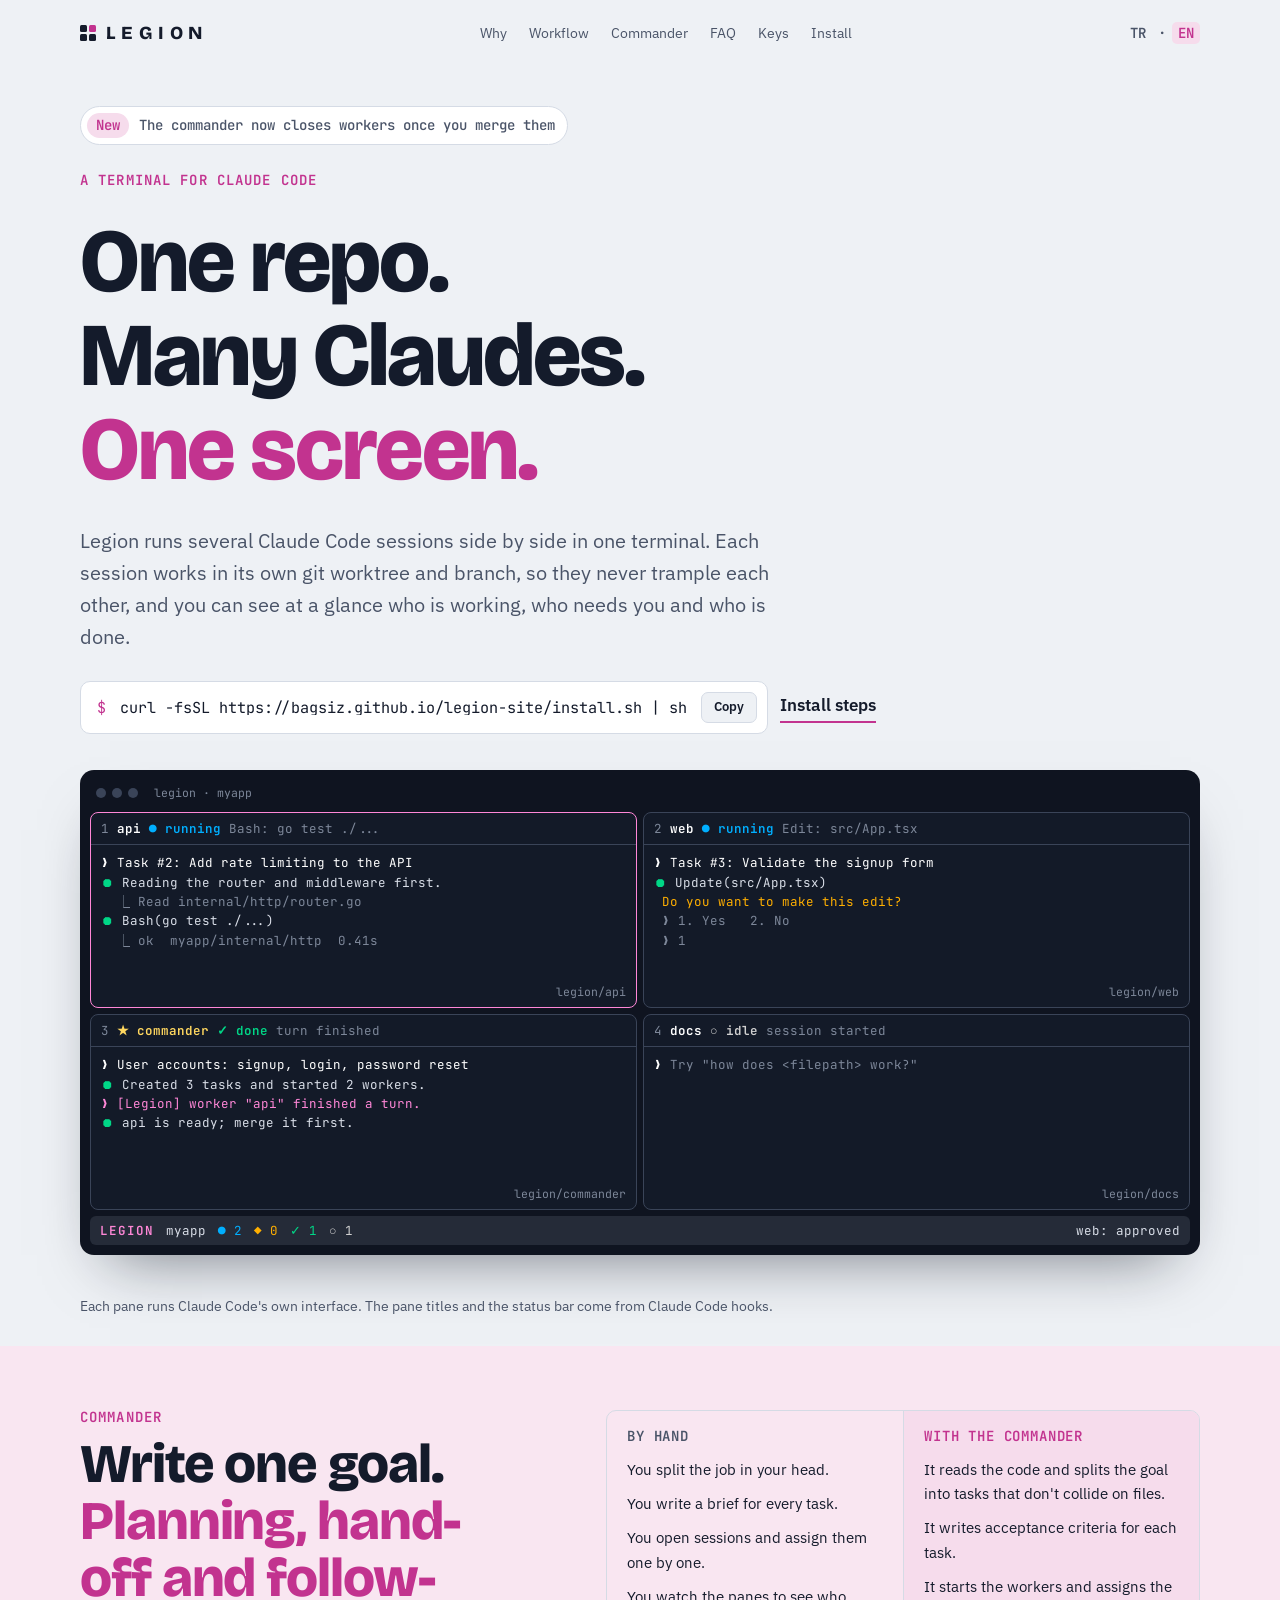
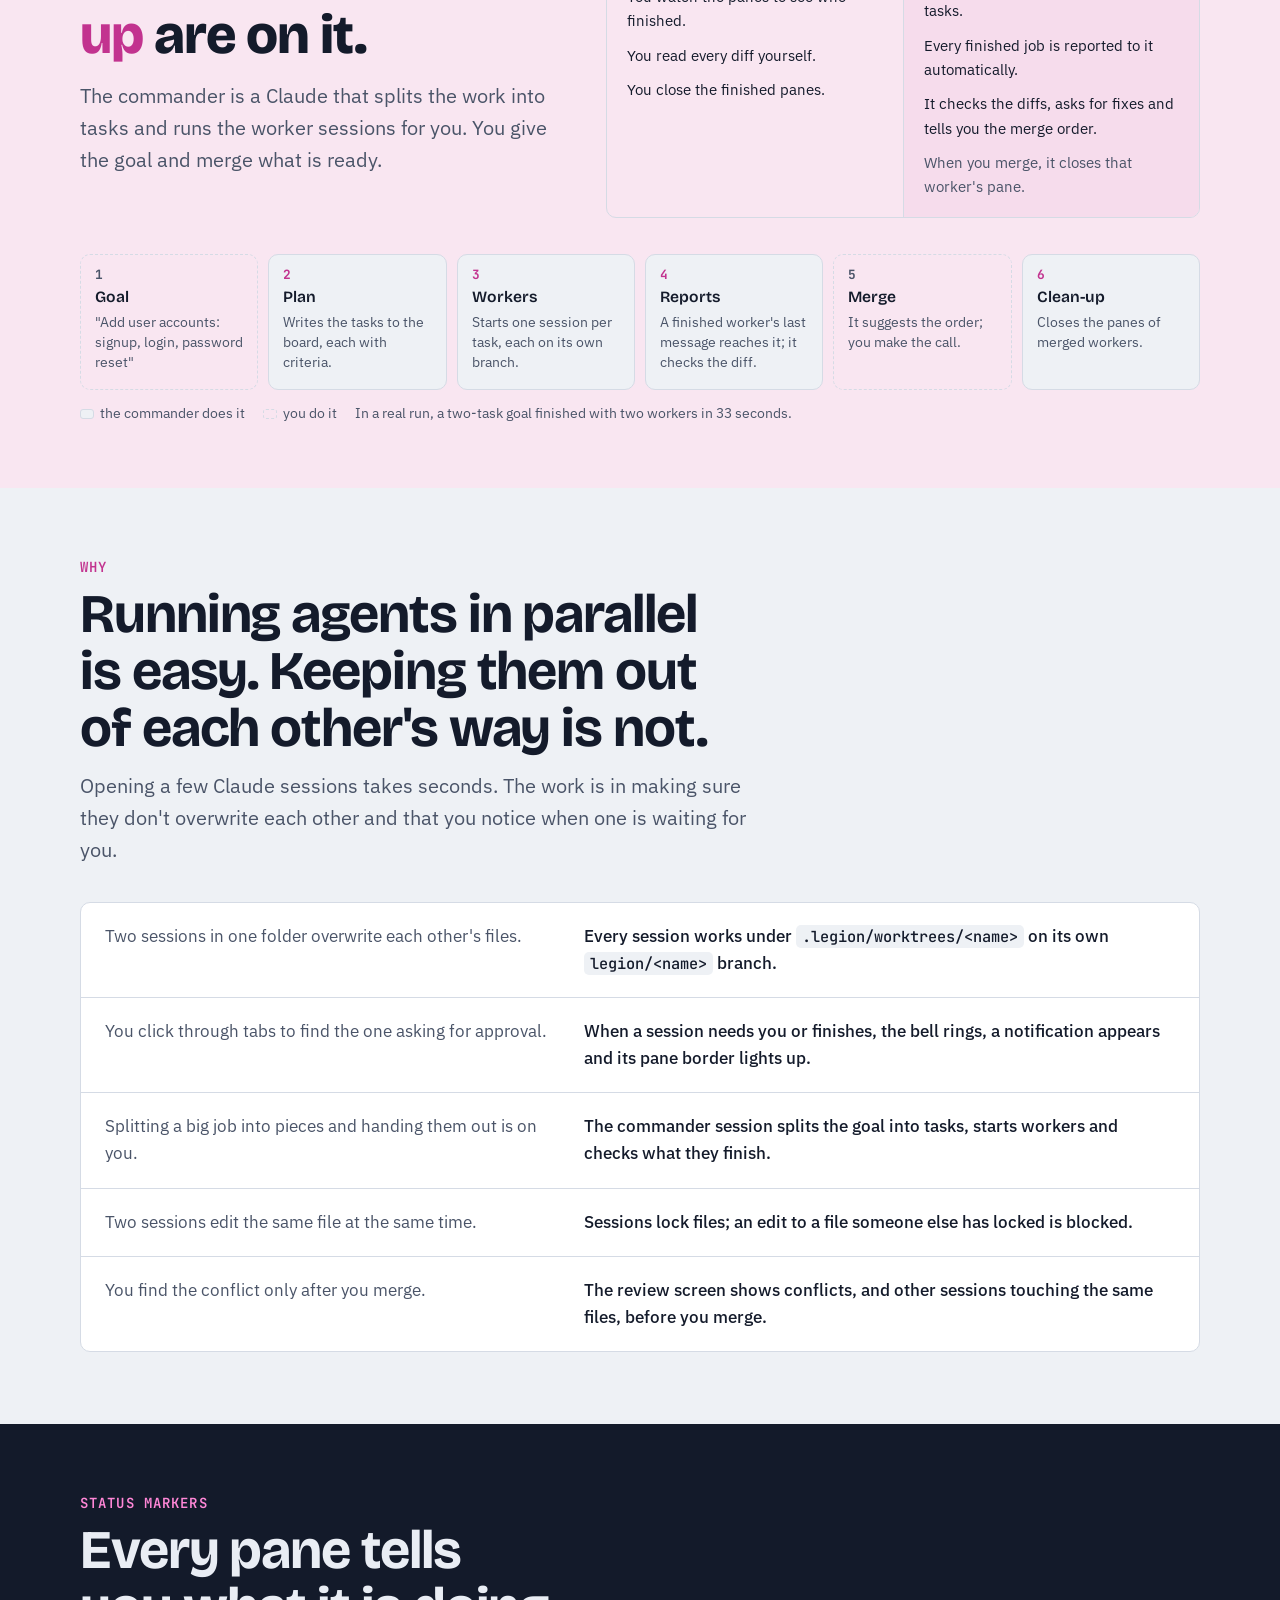
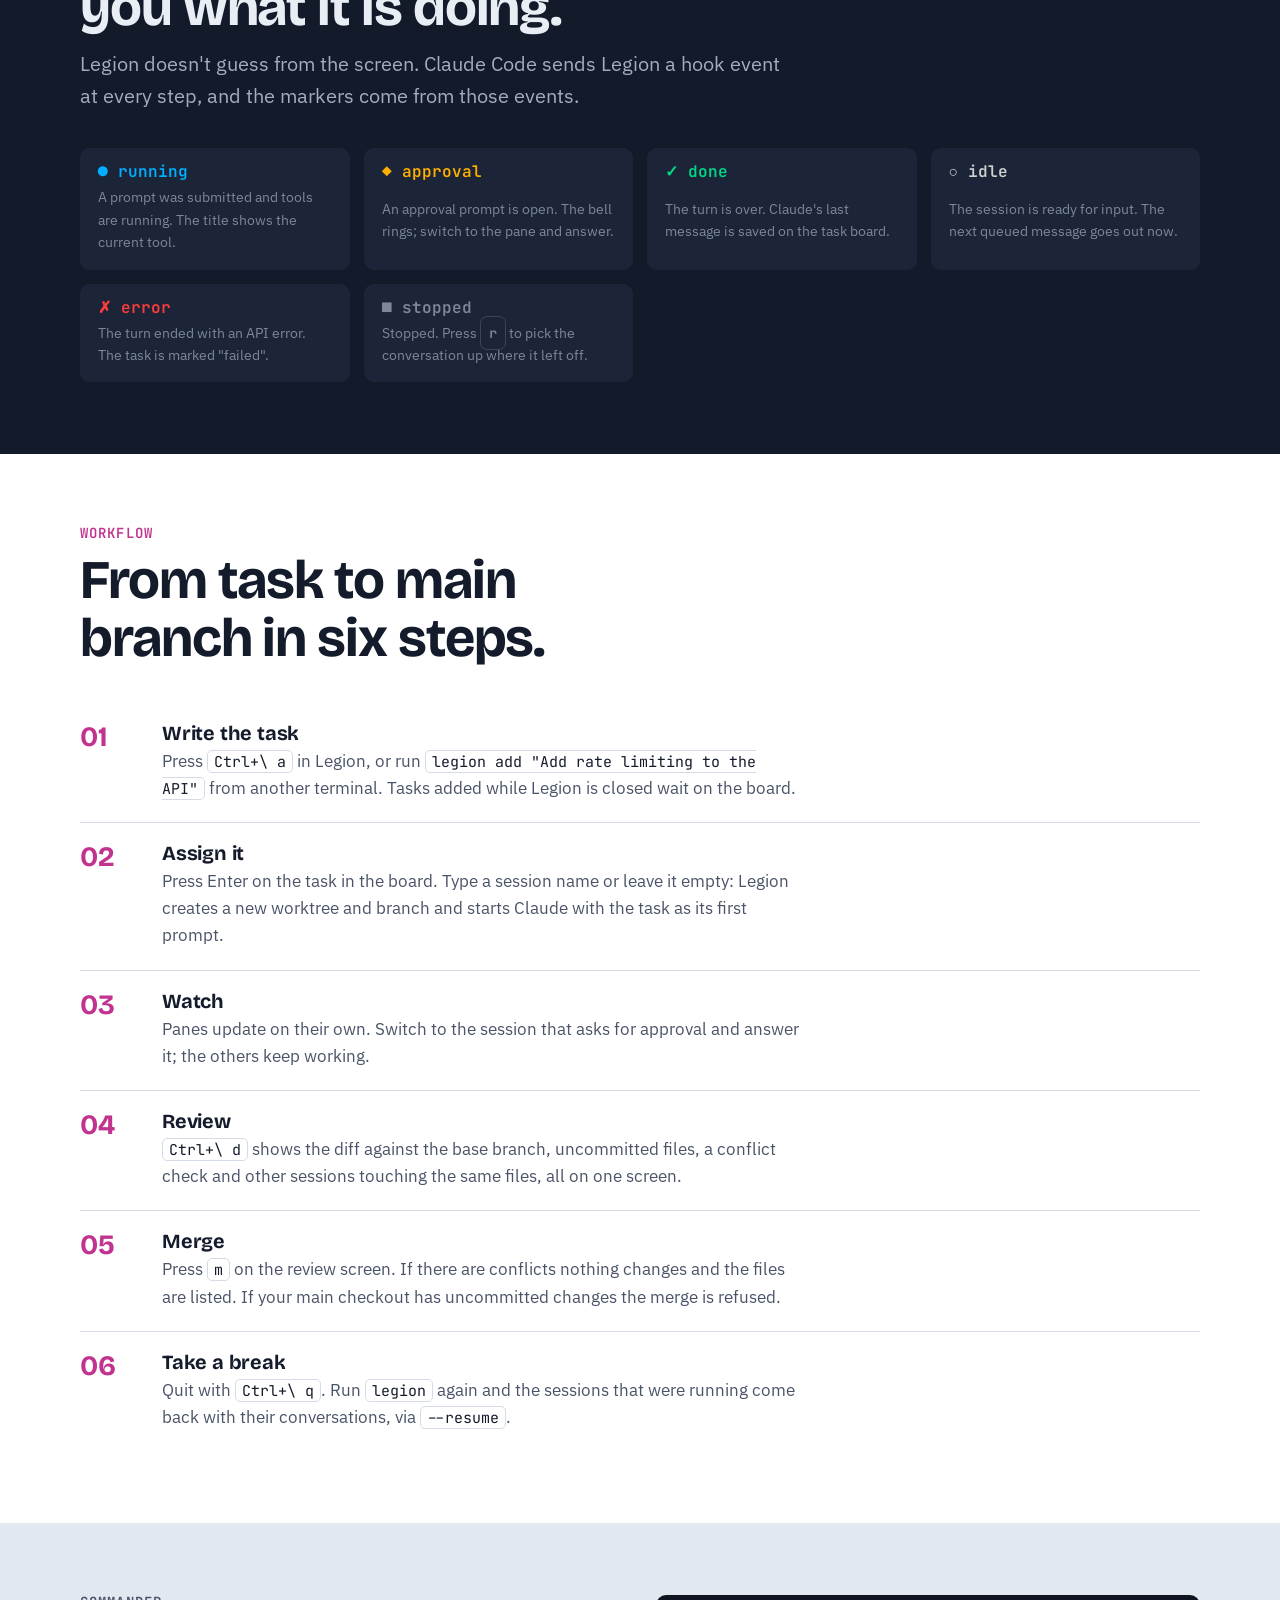
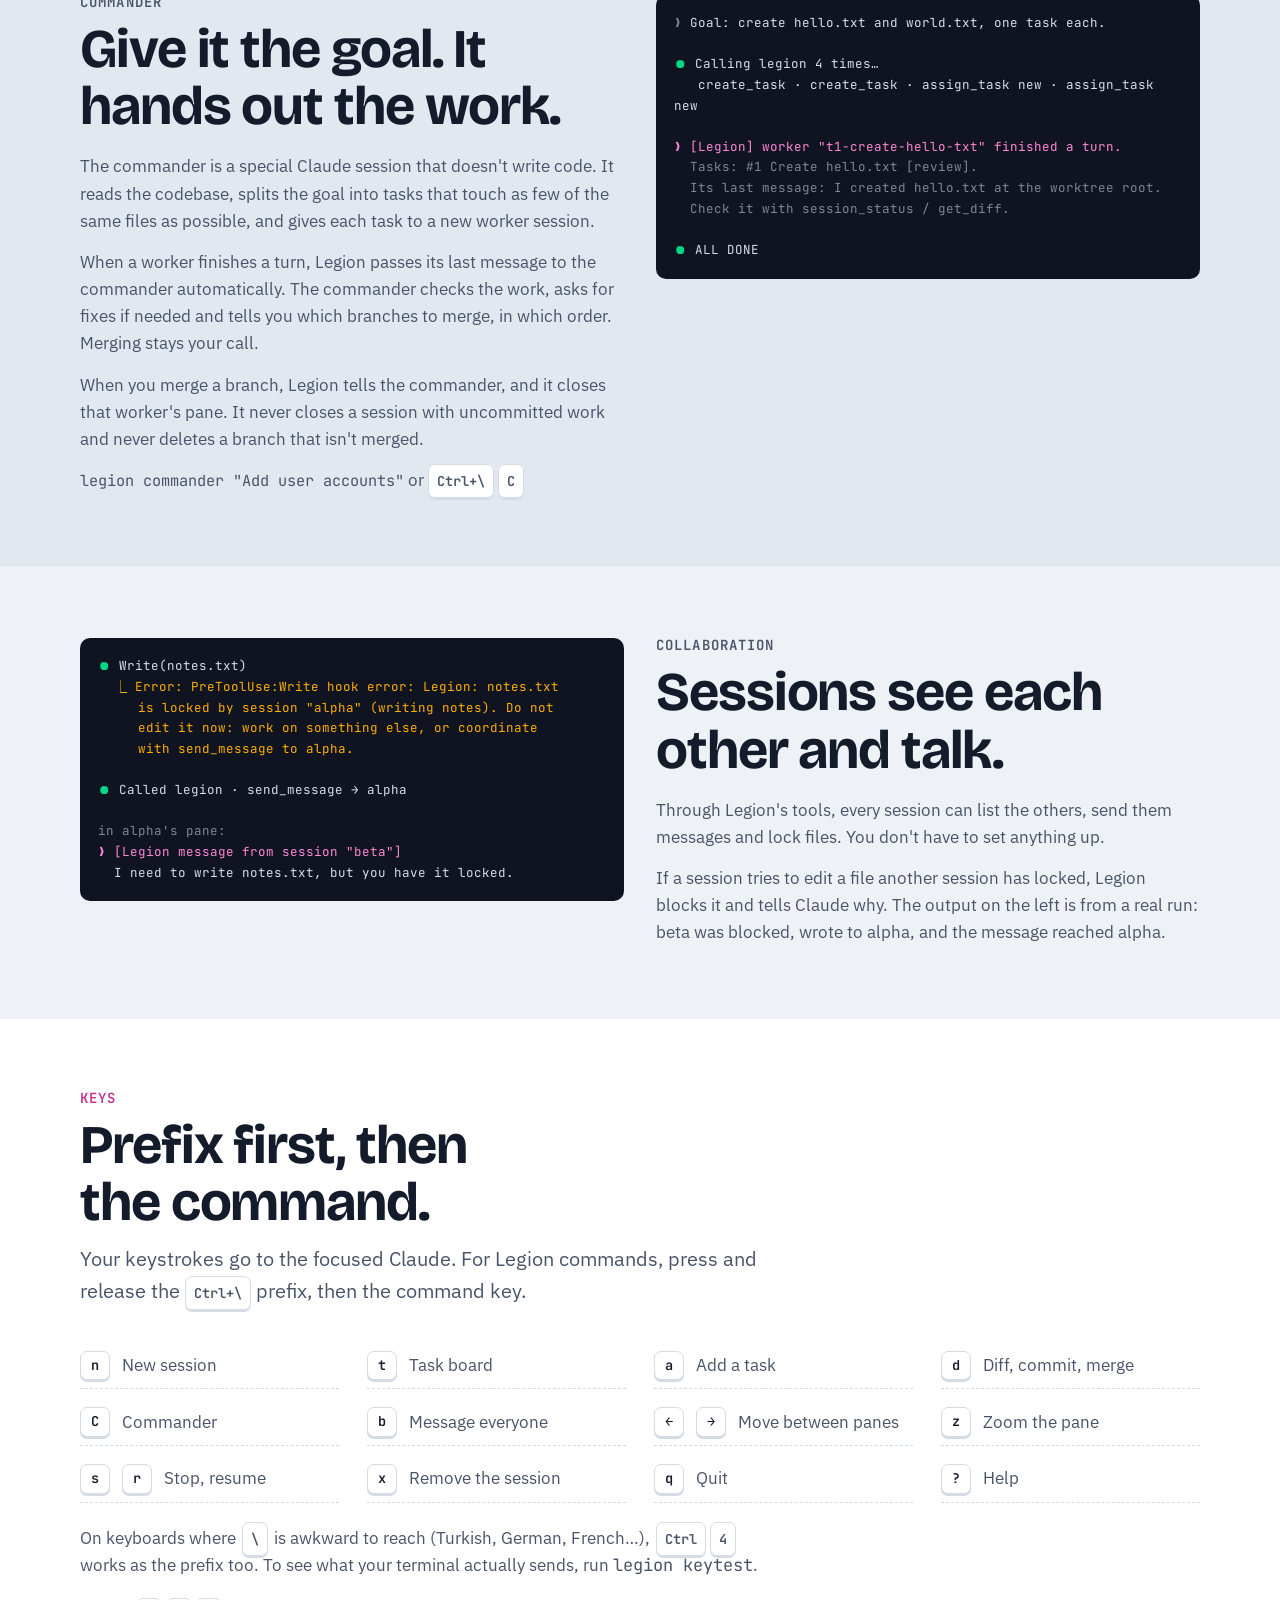
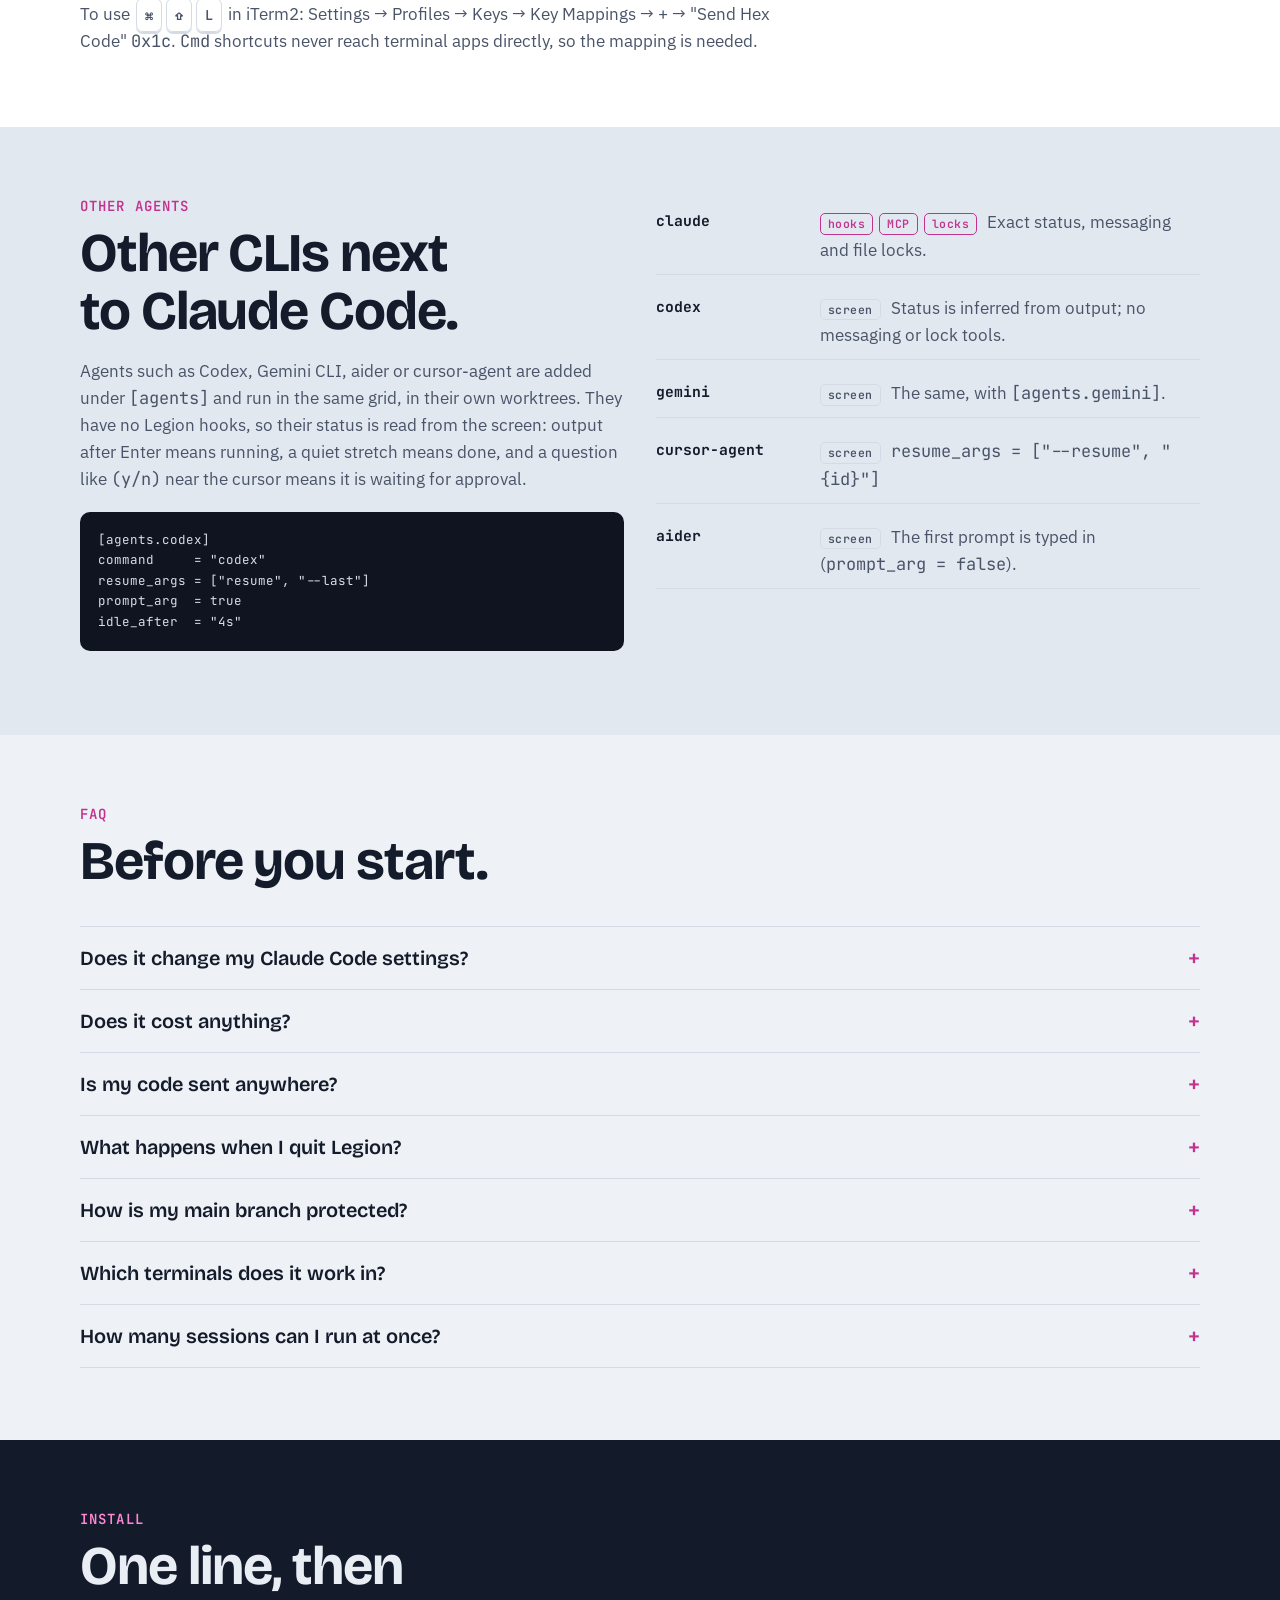
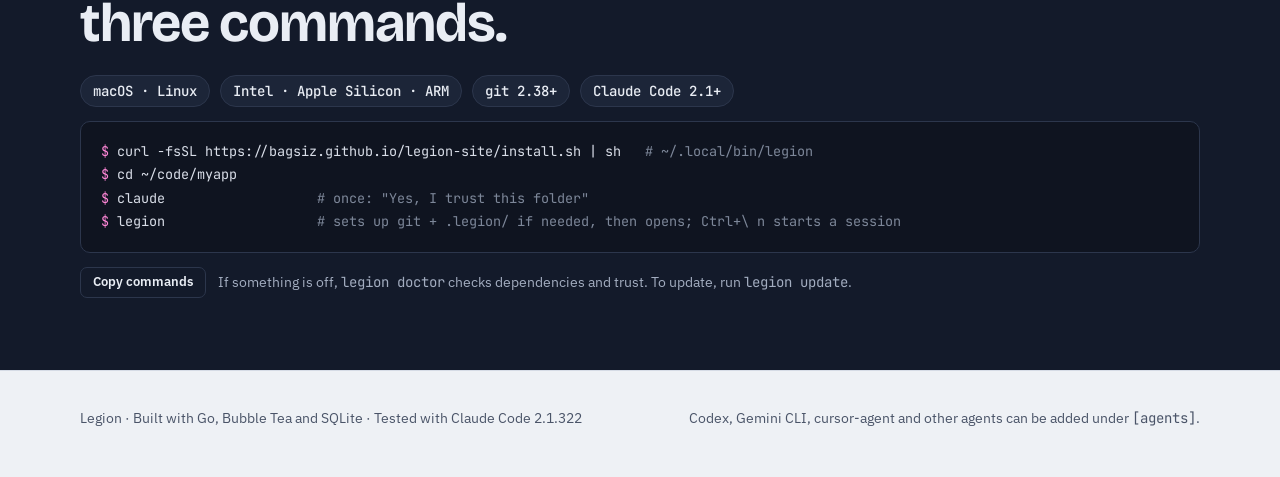
==== index.html @ 8b38f46f "Update site from Legion v0.1.9" ====
<!doctype html>
<html lang="en">
<head>
<meta charset="utf-8">
<meta name="viewport" content="width=device-width, initial-scale=1, viewport-fit=cover">
<link rel="canonical" href="https://bagsiz.github.io/legion-site/">
<link rel="icon" href="https://bagsiz.github.io/legion-site/assets/favicon.svg" type="image/svg+xml">
<link rel="icon" href="https://bagsiz.github.io/legion-site/assets/favicon-32.png" sizes="32x32" type="image/png">
<link rel="apple-touch-icon" href="https://bagsiz.github.io/legion-site/assets/apple-touch-icon.png">
<link rel="manifest" href="https://bagsiz.github.io/legion-site/site.webmanifest">
<meta name="theme-color" content="#eef1f5">
<meta property="og:type" content="website">
<meta property="og:site_name" content="Legion">
<meta property="og:title" content="Legion">
<meta property="og:description" content="Legion runs several Claude Code sessions side by side in one terminal, each in its own git worktree and branch.">
<meta property="og:url" content="https://bagsiz.github.io/legion-site/">
<meta property="og:locale" content="en_US">
<meta property="og:image" content="https://bagsiz.github.io/legion-site/assets/og-en.png">
<meta property="og:image:width" content="1200">
<meta property="og:image:height" content="630">
<meta name="twitter:card" content="summary_large_image">
<meta name="twitter:title" content="Legion">
<meta name="twitter:description" content="Legion runs several Claude Code sessions side by side in one terminal, each in its own git worktree and branch.">
<meta name="twitter:image" content="https://bagsiz.github.io/legion-site/assets/og-en.png">
<link rel="alternate" hreflang="en" href="https://bagsiz.github.io/legion-site/">
<link rel="alternate" hreflang="tr" href="https://bagsiz.github.io/legion-site/tr/">
<link rel="alternate" hreflang="x-default" href="https://bagsiz.github.io/legion-site/">
<style>:root{padding-top:env(safe-area-inset-top,0px);padding-bottom:env(safe-area-inset-bottom,0px)}body{margin:0}img{max-width:100%}[hidden]{display:none!important}</style>
</head>
<body>
<title>Legion</title>
<meta name="claude:viewport-fit-sides" content="cover">
<meta name="description" content="Legion runs several Claude Code sessions side by side in one terminal, each in its own git worktree and branch.">
<link rel="preconnect" href="https://fonts.googleapis.com">
<link rel="preconnect" href="https://fonts.gstatic.com" crossorigin>
<link rel="stylesheet" href="https://fonts.googleapis.com/css2?family=Bricolage+Grotesque:opsz,wght@12..96,500;12..96,700;12..96,800&family=IBM+Plex+Sans:wght@400;500;600&family=JetBrains+Mono:wght@400;600&display=swap">
<style>
/* Layout: a steel-blue page around one live terminal — the product's own grid of panes is the hero; sections below read like a field manual (legend, drill sequence, key chart). */
:root {
  --bg: #eef1f5;
  --surface: #ffffff;
  --ink: #141b2b;
  --ink-2: #4a5468;
  --line: #d5dbe5;
  --accent: #c2338f;          /* Legion focus pink (xterm 212, deepened for light bg) */
  --accent-soft: #f6dcec;
  /* terminal: deliberately dark in both themes */
  --term-bg: #0f1420;
  --term-pane: #131a28;
  --term-ink: #d9dee8;
  --term-quiet: #7d8799;
  --term-line: #3a4458;
  --term-focus: #ff87d7;
  --st-run: #00afff;
  --st-appr: #ffaf00;
  --st-done: #00d787;
  --st-err: #ff3b3b;
  --st-idle: #d0d0d0;
  --bar: #252b38;
  --font-display: "Bricolage Grotesque", "Avenir Next", "Segoe UI", sans-serif;
  --font-body: "IBM Plex Sans", "Helvetica Neue", Arial, sans-serif;
  --font-mono: "JetBrains Mono", "SF Mono", Menlo, Consolas, monospace;
  --step--1: 0.875rem;
  --step-0: 1.0625rem;
  --step-1: 1.25rem;
  --step-2: 1.75rem;
  --step-3: clamp(2.1rem, 4.4vw, 3.4rem);
  --step-4: clamp(2.6rem, 7vw, 5.6rem);
  --radius: 10px;
  --band-steel: #e2e8f0;
  --band-accent: #f9e6f1;
  --band-ink: #131a2a;
  --band-ink-surface: #1c2538;
  --band-ink-fg: #e9edf4;
  --band-ink-fg2: #a3adc0;
  --band-ink-line: #2c364c;
}
@media (prefers-color-scheme: dark) {
  :root:not([data-theme="light"]) {
    --bg: #0b0e15; --surface: #121722; --ink: #e8ecf3; --ink-2: #9aa4b6; --line: #262e3d;
    --accent: #ff87d7; --accent-soft: #3a1d33; --term-bg: #080b11; --term-pane: #0d121c; --bar: #1b2130;
    --band-steel: #0f141e; --band-accent: #221520; --band-ink: #05070c; --band-ink-surface: #121826; --band-ink-fg: #e8ecf3; --band-ink-fg2: #9aa4b6; --band-ink-line: #222b3c;
    color-scheme: dark;
  }
}
:root[data-theme="dark"] {
  --bg: #0b0e15; --surface: #121722; --ink: #e8ecf3; --ink-2: #9aa4b6; --line: #262e3d;
  --accent: #ff87d7; --accent-soft: #3a1d33; --term-bg: #080b11; --term-pane: #0d121c; --bar: #1b2130;
    --band-steel: #0f141e; --band-accent: #221520; --band-ink: #05070c; --band-ink-surface: #121826; --band-ink-fg: #e8ecf3; --band-ink-fg2: #9aa4b6; --band-ink-line: #222b3c;
  color-scheme: dark;
}

* { box-sizing: border-box; }
body {
  background: var(--bg); color: var(--ink);
  font: 400 var(--step-0)/1.6 var(--font-body);
}
a { color: inherit; }
:focus-visible { outline: 2px solid var(--accent); outline-offset: 3px; border-radius: 4px; }
.wrap {
  max-width: 1168px; margin: 0 auto;
  padding-left: max(24px, env(safe-area-inset-left, 0px));
  padding-right: max(24px, env(safe-area-inset-right, 0px));
}
@media (max-width: 760px) { .wrap { padding-left: max(16px, env(safe-area-inset-left, 0px)); padding-right: max(16px, env(safe-area-inset-right, 0px)); } }
h1, h2, h3 { font-family: var(--font-display); line-height: 1.05; text-wrap: balance; margin: 0; letter-spacing: -0.02em; }
p { margin: 0; }
code, kbd, .mono { font-family: var(--font-mono); }
.eyebrow { font: 600 var(--step--1)/1 var(--font-mono); letter-spacing: 0.08em; text-transform: uppercase; color: var(--accent); }

/* nav */
nav { display: flex; align-items: center; justify-content: space-between; gap: 16px; padding-block: 22px; flex-wrap: wrap; }
.wordmark { font: 800 1.15rem/1 var(--font-display); letter-spacing: 0.32em; display: flex; align-items: center; gap: 10px; text-decoration: none; }
.wordmark span.glyph { display: inline-grid; grid-template-columns: repeat(2, 7px); gap: 2px; }
.wordmark span.glyph i { width: 7px; height: 7px; border-radius: 1.5px; background: var(--ink); }
.wordmark span.glyph i:nth-child(2) { background: var(--accent); }
nav ul { list-style: none; display: flex; gap: 22px; margin: 0; padding: 0; flex-wrap: wrap; font-size: var(--step--1); }
nav ul a { text-decoration: none; color: var(--ink-2); }
nav ul a:hover { color: var(--ink); }

/* hero */
.hero { padding-block: 40px 28px; display: grid; grid-template-columns: minmax(0, 1fr); gap: 28px; }
.hero h1 { font-size: var(--step-4); font-weight: 800; max-width: 14ch; }
.hero h1 em { font-style: normal; color: var(--accent); }
.hero .lede { font-size: var(--step-1); color: var(--ink-2); max-width: 60ch; }
.cta-row { display: flex; flex-wrap: wrap; gap: 12px; align-items: center; min-width: 0; }
.cmd {
  display: inline-flex; align-items: center; gap: 14px; background: var(--surface); border: 1px solid var(--line);
  border-radius: var(--radius); padding: 10px 10px 10px 16px; font: 400 0.95rem/1 var(--font-mono); max-width: 100%;
}
.cmd .prompt { color: var(--accent); flex: none; }
.cmd button { flex: none; }
.cmd code { white-space: nowrap; overflow-x: auto; min-width: 0; flex: 1 1 auto; scrollbar-width: thin; }
button.copy {
  font: 600 0.8rem/1 var(--font-body); border: 1px solid var(--line); background: var(--bg); color: var(--ink);
  border-radius: 7px; padding: 8px 12px; cursor: pointer;
}
button.copy:hover { border-color: var(--ink-2); }
.btn-link { font-weight: 600; text-decoration: none; border-bottom: 2px solid var(--accent); padding-bottom: 2px; }

/* terminal mock */
.term {
  margin-top: 8px; background: var(--term-bg); border-radius: 14px; padding: 10px; color: var(--term-ink);
  font: 400 12.5px/1.55 var(--font-mono); box-shadow: 0 30px 60px -30px rgba(10, 16, 30, 0.55);
}
.term-chrome { display: flex; gap: 6px; padding: 4px 6px 10px; align-items: center; }
.term-chrome i { width: 10px; height: 10px; border-radius: 50%; background: var(--term-line); }
.term-chrome span { margin-left: 10px; color: var(--term-quiet); font-size: 11.5px; }
.grid { display: grid; grid-template-columns: 1fr 1fr; gap: 6px; }
.pane { border: 1px solid var(--term-line); border-radius: 8px; background: var(--term-pane); min-width: 0; display: flex; flex-direction: column; min-height: 196px; transition: border-color .3s; }
.pane.focus { border-color: var(--term-focus); }
.pane.attn { border-color: var(--st-appr); }
.pane-head { display: flex; gap: 8px; align-items: baseline; padding: 6px 10px; border-bottom: 1px solid var(--term-line); flex-wrap: wrap; }
.pane-head .n { color: var(--term-quiet); }
.pane-head .name { font-weight: 600; color: #fff; }
.pane-head .name.star { color: #ffd75f; }
.pane-head .badge { font-weight: 600; transition: color .3s; }
.pane-head .act { color: var(--term-quiet); overflow: hidden; text-overflow: ellipsis; white-space: nowrap; min-width: 0; flex: 1 1 120px; }
.pane-body { padding: 8px 10px; flex: 1; white-space: pre-wrap; overflow-wrap: anywhere; }
.pane-foot { padding: 2px 10px 6px; color: var(--term-quiet); text-align: right; font-size: 11.5px; }
.l-prompt { color: #fff; }
.l-tool { color: var(--st-done); }
.l-q { color: var(--term-quiet); }
.l-warn { color: var(--st-appr); }
.l-msg { color: var(--term-focus); }
.status-bar { margin-top: 6px; background: var(--bar); border-radius: 6px; padding: 5px 10px; display: flex; gap: 12px; flex-wrap: wrap; align-items: center; }
.status-bar .lg { color: var(--term-focus); font-weight: 600; letter-spacing: .08em; }
.status-bar .info { margin-left: auto; color: var(--term-ink); }
.s-run { color: var(--st-run); } .s-appr { color: var(--st-appr); } .s-done { color: var(--st-done); } .s-idle { color: var(--st-idle); } .s-err { color: var(--st-err); }
.caption { margin-top: 12px; font-size: var(--step--1); color: var(--ink-2); }

/* sections */
section { padding-block: 72px; border-top: 1px solid var(--line); }
section > .wrap > header { display: grid; gap: 12px; margin-bottom: 36px; max-width: 70ch; }
section h2 { font-size: var(--step-3); font-weight: 700; }
section header p { color: var(--ink-2); font-size: var(--step-1); }

.problems { display: grid; gap: 0; border: 1px solid var(--line); border-radius: var(--radius); background: var(--surface); overflow: hidden; }
.problem { display: grid; grid-template-columns: minmax(0, 1fr) minmax(0, 1.3fr); gap: 24px; padding: 20px 24px; border-top: 1px solid var(--line); }
.problem:first-child { border-top: 0; }
.problem .was { color: var(--ink-2); }
.problem .is { font-weight: 500; }
.problem .is code { font-size: 0.9em; background: var(--bg); padding: 1px 6px; border-radius: 5px; }

.legend { display: grid; grid-template-columns: repeat(auto-fit, minmax(220px, 1fr)); gap: 14px; }
.legend-item { background: var(--term-bg); color: var(--term-ink); border-radius: var(--radius); padding: 16px 18px; display: grid; gap: 6px; }
.legend-item .glyph { font: 600 1rem/1 var(--font-mono); }
.legend-item p { color: var(--term-quiet); font-size: var(--step--1); }

.steps { list-style: none; margin: 0; padding: 0; display: grid; gap: 0; counter-reset: s; }
.steps li { counter-increment: s; display: grid; grid-template-columns: 64px minmax(0, 1fr); gap: 18px; padding-block: 20px; border-top: 1px solid var(--line); }
.steps li:first-child { border-top: 0; }
.steps li::before { content: counter(s, decimal-leading-zero); font: 700 var(--step-2)/1 var(--font-display); color: var(--accent); }
.steps h3 { font-size: var(--step-1); margin-bottom: 4px; letter-spacing: -0.01em; }
.steps p { color: var(--ink-2); max-width: 64ch; }
.steps code { color: var(--ink); background: var(--surface); border: 1px solid var(--line); padding: 1px 6px; border-radius: 5px; font-size: 0.88em; }

.split { display: grid; grid-template-columns: minmax(0, 1fr) minmax(0, 1fr); gap: 32px; align-items: start; }
.split p + p { margin-top: 14px; }
.split .copy-text p { color: var(--ink-2); }
.log { background: var(--term-bg); color: var(--term-ink); border-radius: var(--radius); padding: 18px; font: 400 12.5px/1.65 var(--font-mono); white-space: pre-wrap; overflow-wrap: anywhere; min-width: 0; }
.log .who { color: var(--term-quiet); }

.keys { display: grid; grid-template-columns: repeat(auto-fit, minmax(240px, 1fr)); gap: 10px 28px; }
.key { display: flex; align-items: center; gap: 12px; padding-block: 8px; border-bottom: 1px dashed var(--line); }
kbd {
  font: 600 0.85rem/1 var(--font-mono); min-width: 30px; text-align: center; padding: 7px 8px; border-radius: 7px;
  background: var(--surface); border: 1px solid var(--line); box-shadow: 0 2px 0 var(--line);
}
.key span { color: var(--ink-2); }
.prefix-note { margin-top: 22px; color: var(--ink-2); max-width: 70ch; }
.prefix-note kbd { margin-inline: 2px; }

.install { display: grid; grid-template-columns: minmax(0, 1fr); gap: 14px; }
.install pre {
  margin: 0; background: var(--term-bg); color: var(--term-ink); border-radius: var(--radius); padding: 18px 20px;
  font: 400 13.5px/1.75 var(--font-mono); overflow-x: auto;
}
.install pre .c { color: var(--term-quiet); }
.install pre .p { color: var(--term-focus); }
.req { display: flex; flex-wrap: wrap; gap: 10px; }
.req span { font: 500 var(--step--1)/1 var(--font-mono); border: 1px solid var(--line); border-radius: 999px; padding: 8px 12px; background: var(--surface); }

.lang { display: inline-flex; gap: 6px; align-items: center; font: 600 var(--step--1)/1 var(--font-mono); color: var(--ink-2); }
.lang a { text-decoration: none; padding: 4px 6px; border-radius: 5px; }
.lang a[aria-current] { color: var(--accent); background: var(--accent-soft); }
.lang a:not([aria-current]):hover { color: var(--ink); }


/* full-width colour bands between sections; the gutter lives on .wrap */
section { background: var(--sec-bg, var(--bg)); border-top: 0; }
.band-white { --sec-bg: var(--surface); }
.band-steel { --sec-bg: var(--band-steel); }
.band-accent { --sec-bg: var(--band-accent); }
.band-ink {
  --sec-bg: var(--band-ink); --bg: var(--band-ink); --surface: var(--band-ink-surface);
  --ink: var(--band-ink-fg); --ink-2: var(--band-ink-fg2); --line: var(--band-ink-line);
  --accent: #ff87d7; --accent-soft: #3a1d33;
  color: var(--ink);
}
.band-ink .legend-item { background: var(--band-ink-surface); }
.band-ink .install pre, .band-ink pre { border: 1px solid var(--band-ink-line); }
.band-white .problems { background: var(--bg); }

/* commander band */
.cband { padding-block: 64px; }
.cband-grid { display: grid; grid-template-columns: minmax(0, 0.9fr) minmax(0, 1.1fr); gap: 40px; align-items: start; }
.cband h2 { font-size: var(--step-3); font-weight: 800; margin-block: 12px 16px; }
.cband h2 em { font-style: normal; color: var(--accent); }
.cband .lead { color: var(--ink-2); font-size: var(--step-1); max-width: 46ch; }
.compare { display: grid; grid-template-columns: minmax(0, 1fr) minmax(0, 1fr); border: 1px solid var(--line); border-radius: var(--radius); overflow: hidden; }
.compare > div { padding: 18px 20px; display: grid; gap: 10px; align-content: start; }
.compare > div + div { border-left: 1px solid var(--line); background: var(--accent-soft); }
.compare h3 { font: 600 var(--step--1)/1 var(--font-mono); letter-spacing: .06em; text-transform: uppercase; color: var(--ink-2); margin-bottom: 4px; }
.compare > div + div h3 { color: var(--accent); }
.compare p { font-size: 0.95rem; }
.compare .you { color: var(--ink-2); }
.flow { list-style: none; margin: 36px 0 0; padding: 0; display: grid; grid-template-columns: repeat(6, minmax(0, 1fr)); gap: 10px; counter-reset: f; }
.flow li { counter-increment: f; border: 1px solid var(--line); border-radius: var(--radius); padding: 14px 14px 16px; display: grid; gap: 6px; align-content: start; position: relative; background: var(--bg); }
.flow li::before { content: counter(f); font: 700 0.8rem/1 var(--font-mono); color: var(--accent); }
.flow li.me { border-style: dashed; background: transparent; }
.flow li.me::before { color: var(--ink-2); }
.flow b { font: 600 0.98rem/1.25 var(--font-display); }
.flow span { color: var(--ink-2); font-size: 0.86rem; line-height: 1.45; }
.flow-legend { margin-top: 12px; display: flex; flex-wrap: wrap; gap: 18px; color: var(--ink-2); font-size: var(--step--1); }
.flow-legend i { display: inline-block; width: 14px; height: 10px; border-radius: 3px; border: 1px solid var(--line); margin-right: 6px; vertical-align: -1px; background: var(--bg); }
.flow-legend i.me { border-style: dashed; background: transparent; }

/* back to top */
.to-top {
  position: fixed; z-index: 20;
  right: calc(16px + env(safe-area-inset-right, 0px));
  bottom: calc(16px + env(safe-area-inset-bottom, 0px));
  width: 46px; height: 46px; border-radius: 50%;
  display: grid; place-items: center; cursor: pointer;
  background: var(--ink); color: var(--bg); border: 1px solid var(--line);
  box-shadow: 0 10px 24px -10px rgba(10, 16, 30, 0.5);
  opacity: 0; transform: translateY(8px); pointer-events: none;
  transition: opacity .2s, transform .2s, background .2s;
}
.to-top.show { opacity: 1; transform: none; pointer-events: auto; }
.to-top:hover { background: var(--accent); color: #fff; }
.to-top svg { width: 20px; height: 20px; }

/* release strip */
.release { display: inline-flex; align-items: center; gap: 10px; font: 500 var(--step--1)/1.2 var(--font-mono); color: var(--ink-2); text-decoration: none; border: 1px solid var(--line); background: var(--surface); border-radius: 999px; padding: 6px 12px 6px 6px; width: fit-content; max-width: 100%; }
.release b { background: var(--accent-soft); color: var(--accent); border-radius: 999px; padding: 4px 9px; font-weight: 600; }
.release:hover { border-color: var(--ink-2); }

/* agents */
.agents { display: grid; grid-template-columns: minmax(0, 1fr) minmax(0, 1fr); gap: 32px; align-items: start; }
.agent-list { display: grid; gap: 10px; }
.agent-row { display: grid; grid-template-columns: 150px minmax(0, 1fr); gap: 14px; padding-block: 10px; border-bottom: 1px solid var(--line); }
.agent-row b { font-family: var(--font-mono); font-size: 0.92rem; }
.agent-row span { color: var(--ink-2); }
.cap { display: inline-block; font: 600 0.72rem/1 var(--font-mono); letter-spacing: .04em; padding: 4px 7px; border-radius: 5px; margin-right: 6px; border: 1px solid var(--line); }
.cap.yes { color: var(--accent); border-color: var(--accent); }

/* faq */
.faq { display: grid; gap: 0; border-top: 1px solid var(--line); }
.faq details { border-bottom: 1px solid var(--line); padding-block: 4px; }
.faq summary { cursor: pointer; list-style: none; padding-block: 14px; font: 600 var(--step-1)/1.3 var(--font-display); display: flex; justify-content: space-between; gap: 16px; }
.faq summary::-webkit-details-marker { display: none; }
.faq summary::after { content: "+"; color: var(--accent); font-family: var(--font-mono); }
.faq details[open] summary::after { content: "−"; }
.faq details p { color: var(--ink-2); max-width: 70ch; padding-bottom: 16px; }
.faq code { color: var(--ink); font-size: 0.9em; }

footer { border-top: 1px solid var(--line); padding-block: 36px 48px; color: var(--ink-2); font-size: var(--step--1); }
footer .wrap { display: flex; flex-wrap: wrap; gap: 16px; justify-content: space-between; }

@media (max-width: 960px) {
  .flow { grid-template-columns: repeat(3, minmax(0, 1fr)); }
}
@media (max-width: 760px) {
  .cmd { width: 100%; }
  .cband-grid, .compare { grid-template-columns: 1fr; }
  .compare > div + div { border-left: 0; border-top: 1px solid var(--line); }
  .flow { grid-template-columns: repeat(2, minmax(0, 1fr)); }
  .grid { grid-template-columns: 1fr; }
  .agents { grid-template-columns: 1fr; }
  .agent-row { grid-template-columns: 1fr; gap: 2px; }
  .pane { min-height: 0; }
  .problem, .split { grid-template-columns: 1fr; gap: 10px; }
  .steps li { grid-template-columns: 44px minmax(0, 1fr); gap: 12px; }
  section { padding-block: 52px; }
  .status-bar .info { margin-left: 0; }
}
@media (prefers-reduced-motion: reduce) { * { transition: none !important; } }
</style>

<div class="wrap">
  <nav>
    <a class="wordmark" href="#top" aria-label="Legion"><span class="glyph" aria-hidden="true"><i></i><i></i><i></i><i></i></span>LEGION</a>
    <ul>
      <li><a href="#why">Why</a></li>
      <li><a href="#flow">Workflow</a></li>
      <li><a href="#commander">Commander</a></li>
      <li><a href="#faq">FAQ</a></li>
      <li><a href="#keys">Keys</a></li>
      <li><a href="#install">Install</a></li>
    </ul>
    <div class="lang"><a href="tr/" hreflang="tr" lang="tr">TR</a><span aria-hidden="true">·</span><a aria-current="page">EN</a></div>
  </nav>

  <header class="hero" id="top">
    <a class="release" id="release" href="https://github.com/bagsiz/legion-site/releases"><b id="release-tag">New</b><span id="release-text">The commander now closes workers once you merge them</span></a>
    <p class="eyebrow">A terminal for Claude Code</p>
    <h1>One repo. Many Claudes. <em>One screen.</em></h1>
    <p class="lede">Legion runs several Claude Code sessions side by side in one terminal. Each session works in its own git worktree and branch, so they never trample each other, and you can see at a glance who is working, who needs you and who is done.</p>
    <div class="cta-row">
      <div class="cmd"><span class="prompt">$</span><code id="cmd-hero">curl -fsSL https://bagsiz.github.io/legion-site/install.sh | sh</code><button class="copy" type="button" data-copy="cmd-hero">Copy</button></div>
      <a class="btn-link" href="#install">Install steps</a>
    </div>

    <div class="term" role="img" aria-label="Legion: four Claude sessions in four panes, with the status bar below">
      <div class="term-chrome" aria-hidden="true"><i></i><i></i><i></i><span>legion · myapp</span></div>
      <div class="grid" id="grid">
        <div class="pane focus" id="p-api">
          <div class="pane-head"><span class="n">1</span><span class="name">api</span><span class="badge s-run">● running</span><span class="act">Bash: go test ./...</span></div>
          <div class="pane-body"><span class="l-prompt">❯ Task #2: Add rate limiting to the API</span>
<span class="l-tool">⏺</span> Reading the router and middleware first.
<span class="l-q">  ⎿ Read internal/http/router.go</span>
<span class="l-tool">⏺</span> Bash(go test ./...)</div>
          <div class="pane-foot">legion/api</div>
        </div>
        <div class="pane attn" id="p-web">
          <div class="pane-head"><span class="n">2</span><span class="name">web</span><span class="badge s-appr">◆ approval</span><span class="act">approve Edit: src/App.tsx</span></div>
          <div class="pane-body"><span class="l-prompt">❯ Task #3: Validate the signup form</span>
<span class="l-tool">⏺</span> Update(src/App.tsx)
<span class="l-warn"> Do you want to make this edit?</span>
<span class="l-q"> ❯ 1. Yes   2. No</span></div>
          <div class="pane-foot">legion/web</div>
        </div>
        <div class="pane" id="p-cmd">
          <div class="pane-head"><span class="n">3</span><span class="name star">★ commander</span><span class="badge s-done">✓ done</span><span class="act">turn finished</span></div>
          <div class="pane-body"><span class="l-prompt">❯ User accounts: signup, login, password reset</span>
<span class="l-tool">⏺</span> Created 3 tasks and started 2 workers.
<span class="l-msg">❯ [Legion] worker "api" finished a turn.</span>
<span class="l-tool">⏺</span> api is ready; merge it first.</div>
          <div class="pane-foot">legion/commander</div>
        </div>
        <div class="pane" id="p-docs">
          <div class="pane-head"><span class="n">4</span><span class="name">docs</span><span class="badge s-idle">○ idle</span><span class="act">session started</span></div>
          <div class="pane-body"><span class="l-prompt">❯ </span><span class="l-q">Try "how does &lt;filepath&gt; work?"</span></div>
          <div class="pane-foot">legion/docs</div>
        </div>
      </div>
      <div class="status-bar" id="bar">
        <span class="lg">LEGION</span><span>myapp</span>
        <span class="s-run" id="c-run">● 1</span><span class="s-appr" id="c-appr">◆ 1</span><span class="s-done" id="c-done">✓ 1</span><span class="s-idle" id="c-idle">○ 1</span>
        <span class="info" id="info">web needs approval: Edit src/App.tsx</span>
      </div>
    </div>
    <p class="caption">Each pane runs Claude Code's own interface. The pane titles and the status bar come from Claude Code hooks.</p>
  </header>
</div>

<section class="cband band-accent" id="commander-summary" aria-labelledby="cband-title">
  <div class="wrap">
    <div class="cband-grid">
      <div>
        <p class="eyebrow">Commander</p>
        <h2 id="cband-title">Write one goal. <em>Planning, hand-off and follow-up</em> are on it.</h2>
        <p class="lead">The commander is a Claude that splits the work into tasks and runs the worker sessions for you. You give the goal and merge what is ready.</p>
      </div>
      <div class="compare">
        <div>
          <h3>By hand</h3>
          <p>You split the job in your head.</p>
          <p>You write a brief for every task.</p>
          <p>You open sessions and assign them one by one.</p>
          <p>You watch the panes to see who finished.</p>
          <p>You read every diff yourself.</p>
          <p>You close the finished panes.</p>
        </div>
        <div>
          <h3>With the commander</h3>
          <p>It reads the code and splits the goal into tasks that don't collide on files.</p>
          <p>It writes acceptance criteria for each task.</p>
          <p>It starts the workers and assigns the tasks.</p>
          <p>Every finished job is reported to it automatically.</p>
          <p>It checks the diffs, asks for fixes and tells you the merge order.</p>
          <p class="you">When you merge, it closes that worker's pane.</p>
        </div>
      </div>
    </div>
    <ol class="flow" aria-label="How a job flows with the commander">
      <li class="me"><b>Goal</b><span>"Add user accounts: signup, login, password reset"</span></li>
      <li><b>Plan</b><span>Writes the tasks to the board, each with criteria.</span></li>
      <li><b>Workers</b><span>Starts one session per task, each on its own branch.</span></li>
      <li><b>Reports</b><span>A finished worker's last message reaches it; it checks the diff.</span></li>
      <li class="me"><b>Merge</b><span>It suggests the order; you make the call.</span></li>
      <li><b>Clean-up</b><span>Closes the panes of merged workers.</span></li>
    </ol>
    <div class="flow-legend"><span><i></i>the commander does it</span><span><i class="me"></i>you do it</span><span>In a real run, a two-task goal finished with two workers in 33 seconds.</span></div>
  </div>
</section>

<section id="why">
  <div class="wrap">
    <header>
      <p class="eyebrow">Why</p>
      <h2>Running agents in parallel is easy. Keeping them out of each other's way is not.</h2>
      <p>Opening a few Claude sessions takes seconds. The work is in making sure they don't overwrite each other and that you notice when one is waiting for you.</p>
    </header>
    <div class="problems">
      <div class="problem"><p class="was">Two sessions in one folder overwrite each other's files.</p><p class="is">Every session works under <code>.legion/worktrees/&lt;name&gt;</code> on its own <code>legion/&lt;name&gt;</code> branch.</p></div>
      <div class="problem"><p class="was">You click through tabs to find the one asking for approval.</p><p class="is">When a session needs you or finishes, the bell rings, a notification appears and its pane border lights up.</p></div>
      <div class="problem"><p class="was">Splitting a big job into pieces and handing them out is on you.</p><p class="is">The commander session splits the goal into tasks, starts workers and checks what they finish.</p></div>
      <div class="problem"><p class="was">Two sessions edit the same file at the same time.</p><p class="is">Sessions lock files; an edit to a file someone else has locked is blocked.</p></div>
      <div class="problem"><p class="was">You find the conflict only after you merge.</p><p class="is">The review screen shows conflicts, and other sessions touching the same files, before you merge.</p></div>
    </div>
  </div>
</section>

<section class="band-ink" id="status">
  <div class="wrap">
    <header>
      <p class="eyebrow">Status markers</p>
      <h2>Every pane tells you what it is doing.</h2>
      <p>Legion doesn't guess from the screen. Claude Code sends Legion a hook event at every step, and the markers come from those events.</p>
    </header>
    <div class="legend">
      <div class="legend-item"><span class="glyph s-run">● running</span><p>A prompt was submitted and tools are running. The title shows the current tool.</p></div>
      <div class="legend-item"><span class="glyph s-appr">◆ approval</span><p>An approval prompt is open. The bell rings; switch to the pane and answer.</p></div>
      <div class="legend-item"><span class="glyph s-done">✓ done</span><p>The turn is over. Claude's last message is saved on the task board.</p></div>
      <div class="legend-item"><span class="glyph s-idle">○ idle</span><p>The session is ready for input. The next queued message goes out now.</p></div>
      <div class="legend-item"><span class="glyph s-err">✗ error</span><p>The turn ended with an API error. The task is marked "failed".</p></div>
      <div class="legend-item"><span class="glyph" style="color: var(--term-quiet)">■ stopped</span><p>Stopped. Press <kbd style="background:transparent;color:inherit;border-color:var(--term-line);box-shadow:none">r</kbd> to pick the conversation up where it left off.</p></div>
    </div>
  </div>
</section>

<section class="band-white" id="flow">
  <div class="wrap">
    <header>
      <p class="eyebrow">Workflow</p>
      <h2>From task to main branch in six steps.</h2>
    </header>
    <ol class="steps">
      <li><div><h3>Write the task</h3><p>Press <code>Ctrl+\ a</code> in Legion, or run <code>legion add "Add rate limiting to the API"</code> from another terminal. Tasks added while Legion is closed wait on the board.</p></div></li>
      <li><div><h3>Assign it</h3><p>Press Enter on the task in the board. Type a session name or leave it empty: Legion creates a new worktree and branch and starts Claude with the task as its first prompt.</p></div></li>
      <li><div><h3>Watch</h3><p>Panes update on their own. Switch to the session that asks for approval and answer it; the others keep working.</p></div></li>
      <li><div><h3>Review</h3><p><code>Ctrl+\ d</code> shows the diff against the base branch, uncommitted files, a conflict check and other sessions touching the same files, all on one screen.</p></div></li>
      <li><div><h3>Merge</h3><p>Press <code>m</code> on the review screen. If there are conflicts nothing changes and the files are listed. If your main checkout has uncommitted changes the merge is refused.</p></div></li>
      <li><div><h3>Take a break</h3><p>Quit with <code>Ctrl+\ q</code>. Run <code>legion</code> again and the sessions that were running come back with their conversations, via <code>--resume</code>.</p></div></li>
    </ol>
  </div>
</section>

<section class="band-steel" id="commander">
  <div class="wrap split">
    <div class="copy-text">
      <p class="eyebrow">Commander</p>
      <h2 style="margin-block: 12px 18px">Give it the goal. It hands out the work.</h2>
      <p>The commander is a special Claude session that doesn't write code. It reads the codebase, splits the goal into tasks that touch as few of the same files as possible, and gives each task to a new worker session.</p>
      <p>When a worker finishes a turn, Legion passes its last message to the commander automatically. The commander checks the work, asks for fixes if needed and tells you which branches to merge, in which order. Merging stays your call.</p>
      <p>When you merge a branch, Legion tells the commander, and it closes that worker's pane. It never closes a session with uncommitted work and never deletes a branch that isn't merged.</p>
      <p><code class="mono" style="font-size:.9em">legion commander "Add user accounts"</code> or <kbd>Ctrl+\</kbd> <kbd>C</kbd></p>
    </div>
    <div class="log" aria-label="An excerpt from the commander pane"><span class="who">❯</span> Goal: create hello.txt and world.txt, one task each.

<span style="color:var(--st-done)">⏺</span> Calling legion 4 times…
   create_task · create_task · assign_task new · assign_task new

<span style="color:var(--term-focus)">❯ [Legion] worker "t1-create-hello-txt" finished a turn.</span>
<span class="who">  Tasks: #1 Create hello.txt [review].
  Its last message: I created hello.txt at the worktree root.
  Check it with session_status / get_diff.</span>

<span style="color:var(--st-done)">⏺</span> ALL DONE</div>
  </div>
</section>

<section id="collaboration">
  <div class="wrap split">
    <div class="log" aria-label="An edit to a locked file being blocked"><span style="color:var(--st-done)">⏺</span> Write(notes.txt)
<span style="color:var(--st-appr)">  ⎿ Error: PreToolUse:Write hook error: Legion: notes.txt
     is locked by session "alpha" (writing notes). Do not
     edit it now: work on something else, or coordinate
     with send_message to alpha.</span>

<span style="color:var(--st-done)">⏺</span> Called legion · send_message → alpha

<span class="who">in alpha's pane:</span>
<span style="color:var(--term-focus)">❯ [Legion message from session "beta"]</span>
  I need to write notes.txt, but you have it locked.</div>
    <div class="copy-text">
      <p class="eyebrow">Collaboration</p>
      <h2 style="margin-block: 12px 18px">Sessions see each other and talk.</h2>
      <p>Through Legion's tools, every session can list the others, send them messages and lock files. You don't have to set anything up.</p>
      <p>If a session tries to edit a file another session has locked, Legion blocks it and tells Claude why. The output on the left is from a real run: beta was blocked, wrote to alpha, and the message reached alpha.</p>
    </div>
  </div>
</section>

<section class="band-white" id="keys">
  <div class="wrap">
    <header>
      <p class="eyebrow">Keys</p>
      <h2>Prefix first, then the command.</h2>
      <p>Your keystrokes go to the focused Claude. For Legion commands, press and release the <kbd>Ctrl+\</kbd> prefix, then the command key.</p>
    </header>
    <div class="keys">
      <div class="key"><kbd>n</kbd><span>New session</span></div>
      <div class="key"><kbd>t</kbd><span>Task board</span></div>
      <div class="key"><kbd>a</kbd><span>Add a task</span></div>
      <div class="key"><kbd>d</kbd><span>Diff, commit, merge</span></div>
      <div class="key"><kbd>C</kbd><span>Commander</span></div>
      <div class="key"><kbd>b</kbd><span>Message everyone</span></div>
      <div class="key"><kbd>←</kbd><kbd>→</kbd><span>Move between panes</span></div>
      <div class="key"><kbd>z</kbd><span>Zoom the pane</span></div>
      <div class="key"><kbd>s</kbd><kbd>r</kbd><span>Stop, resume</span></div>
      <div class="key"><kbd>x</kbd><span>Remove the session</span></div>
      <div class="key"><kbd>q</kbd><span>Quit</span></div>
      <div class="key"><kbd>?</kbd><span>Help</span></div>
    </div>
    <p class="prefix-note">On keyboards where <kbd>\</kbd> is awkward to reach (Turkish, German, French…), <kbd>Ctrl</kbd><kbd>4</kbd> works as the prefix too. To see what your terminal actually sends, run <code>legion keytest</code>.</p>
    <p class="prefix-note">To use <kbd>⌘</kbd><kbd>⇧</kbd><kbd>L</kbd> in iTerm2: Settings → Profiles → Keys → Key Mappings → + → "Send Hex Code" <code>0x1c</code>. <code>Cmd</code> shortcuts never reach terminal apps directly, so the mapping is needed.</p>
  </div>
</section>

<section class="band-steel" id="agents">
  <div class="wrap agents">
    <div>
      <p class="eyebrow">Other agents</p>
      <h2 style="margin-block: 12px 18px">Other CLIs next to Claude Code.</h2>
      <p style="color:var(--ink-2)">Agents such as Codex, Gemini CLI, aider or cursor-agent are added under <code>[agents]</code> and run in the same grid, in their own worktrees. They have no Legion hooks, so their status is read from the screen: output after Enter means running, a quiet stretch means done, and a question like <code>(y/n)</code> near the cursor means it is waiting for approval.</p>
      <pre class="log" style="margin-top:18px">[agents.codex]
command     = "codex"
resume_args = ["resume", "--last"]
prompt_arg  = true
idle_after  = "4s"</pre>
    </div>
    <div class="agent-list">
      <div class="agent-row"><b>claude</b><span><i class="cap yes">hooks</i><i class="cap yes">MCP</i><i class="cap yes">locks</i> Exact status, messaging and file locks.</span></div>
      <div class="agent-row"><b>codex</b><span><i class="cap">screen</i> Status is inferred from output; no messaging or lock tools.</span></div>
      <div class="agent-row"><b>gemini</b><span><i class="cap">screen</i> The same, with <code>[agents.gemini]</code>.</span></div>
      <div class="agent-row"><b>cursor-agent</b><span><i class="cap">screen</i> <code>resume_args = ["--resume", "{id}"]</code></span></div>
      <div class="agent-row"><b>aider</b><span><i class="cap">screen</i> The first prompt is typed in (<code>prompt_arg = false</code>).</span></div>
    </div>
  </div>
</section>

<section id="faq">
  <div class="wrap">
    <header>
      <p class="eyebrow">FAQ</p>
      <h2>Before you start.</h2>
    </header>
    <div class="faq">
      <details><summary>Does it change my Claude Code settings?</summary><p>No. Legion adds its hooks and tools only to the sessions it starts, with <code>--settings</code> and <code>--mcp-config</code>. Your files under <code>~/.claude</code> stay as they are; Legion only reads the workspace-trust flag.</p></details>
      <details><summary>Does it cost anything?</summary><p>Legion itself is free. Each session is an ordinary Claude Code session and uses your plan like any other. Four sessions use about four times as much in the same time.</p></details>
      <details><summary>Is my code sent anywhere?</summary><p>Legion runs entirely on your machine. Sessions, tasks and the event log live in <code>.legion/state.db</code> in your project. Your code only leaves your machine through Claude Code itself. Legion's one outbound request is a daily check for a new release on GitHub, which sends nothing about you or your project; <code>LEGION_NO_UPDATE_CHECK=1</code> turns it off.</p></details>
      <details><summary>What happens when I quit Legion?</summary><p>Sessions stop; worktrees and branches stay. Run <code>legion</code> again and the sessions that were running come back with their conversations via <code>--resume</code>. A turn that was in progress is cut short.</p></details>
      <details><summary>How is my main branch protected?</summary><p>Sessions never touch it; they work on their own branches. Merges happen only when you ask. On conflicts nothing changes, and if your main checkout has uncommitted changes the merge is refused.</p></details>
      <details><summary>Which terminals does it work in?</summary><p>It has been used with iTerm2 and Terminal.app on macOS, and the test suite runs on macOS and Linux. On non-US keyboards use <kbd>Ctrl</kbd><kbd>4</kbd> as the prefix; <code>legion keytest</code> shows what your terminal sends.</p></details>
      <details><summary>How many sessions can I run at once?</summary><p>The default limit is 8, set with <code>max_sessions</code>. In practice 2–4 sessions stay readable on screen and easy to merge.</p></details>
    </div>
  </div>
</section>

<section class="band-ink" id="install">
  <div class="wrap install">
    <header style="margin-bottom: 8px">
      <p class="eyebrow">Install</p>
      <h2>One line, then three commands.</h2>
    </header>
    <div class="req"><span>macOS · Linux</span><span>Intel · Apple Silicon · ARM</span><span>git 2.38+</span><span>Claude Code 2.1+</span></div>
<pre id="install-cmds"><span class="p">$</span> curl -fsSL https://bagsiz.github.io/legion-site/install.sh | sh   <span class="c"># ~/.local/bin/legion</span>
<span class="p">$</span> cd ~/code/myapp
<span class="p">$</span> claude                   <span class="c"># once: "Yes, I trust this folder"</span>
<span class="p">$</span> legion                   <span class="c"># sets up git + .legion/ if needed, then opens; Ctrl+\ n starts a session</span></pre>
    <div class="cta-row"><button class="copy" type="button" data-copy="install-cmds">Copy commands</button><span style="color:var(--ink-2); font-size:var(--step--1)">If something is off, <code>legion doctor</code> checks dependencies and trust. To update, run <code>legion update</code>.</span></div>
  </div>
</section>

<footer>
  <div class="wrap">
    <span>Legion <span id="footer-version"></span>· Built with Go, Bubble Tea and SQLite · Tested with Claude Code 2.1.322</span>
    <span>Codex, Gemini CLI, cursor-agent and other agents can be added under <code>[agents]</code>.</span>
  </div>
</footer>

<button class="to-top" id="to-top" type="button" aria-label="Back to top" title="Back to top"><svg viewBox="0 0 24 24" fill="none" stroke="currentColor" stroke-width="2.2" stroke-linecap="round" stroke-linejoin="round" aria-hidden="true"><path d="M12 19V5M5 12l7-7 7 7"/></svg></button>

<script>
(() => {
  // Back-to-top button: appears after scrolling down.
  const toTop = document.getElementById('to-top');
  const onScroll = () => toTop.classList.toggle('show', window.scrollY > 600);
  addEventListener('scroll', onScroll, { passive: true });
  onScroll();
  toTop.addEventListener('click', () => {
    const smooth = !matchMedia('(prefers-reduced-motion: reduce)').matches;
    window.scrollTo({ top: 0, behavior: smooth ? 'smooth' : 'auto' });
    document.querySelector('.wordmark')?.focus({ preventScroll: true });
  });

  // Copy buttons
  document.querySelectorAll('button.copy').forEach(btn => {
    btn.addEventListener('click', async () => {
      const el = document.getElementById(btn.dataset.copy);
      const text = el.innerText.replace(/^\$ /gm, '').replace(/\s+#.*$/gm, '').trim();
      const label = btn.textContent;
      try {
        await navigator.clipboard.writeText(text);
        btn.textContent = 'Copied';
      } catch (e) {
        const r = document.createRange(); r.selectNodeContents(el);
        const s = getSelection(); s.removeAllRanges(); s.addRange(r);
        btn.textContent = 'Selected — press ⌘C';
      }
      setTimeout(() => { btn.textContent = label; }, 1800);
    });
  });

  // Latest release tag from GitHub (works on the published site; silently skipped elsewhere).
  fetch('https://api.github.com/repos/bagsiz/legion-site/releases/latest')
    .then(r => r.ok ? r.json() : null)
    .then(rel => {
      if (!rel || !rel.tag_name) return;
      document.getElementById('release-tag').textContent = rel.tag_name;
      document.getElementById('footer-version').textContent = rel.tag_name + ' ';
      document.getElementById('release').href = rel.html_url;
    })
    .catch(() => {});

  // Live terminal: a short scripted loop of hook-driven status changes.
  if (matchMedia('(prefers-reduced-motion: reduce)').matches) return;
  const S = {
    run: ['● running', 's-run'], appr: ['◆ approval', 's-appr'], done: ['✓ done', 's-done'], idle: ['○ idle', 's-idle']
  };
  const state = { api: 'run', web: 'appr', cmd: 'done', docs: 'idle' };
  const pane = id => document.getElementById('p-' + id);
  const set = (id, st, act) => {
    const p = pane(id), b = p.querySelector('.badge');
    b.textContent = S[st][0]; b.className = 'badge ' + S[st][1];
    if (act) p.querySelector('.act').textContent = act;
    p.classList.toggle('attn', st === 'appr' || (st === 'done' && id !== 'cmd'));
    state[id] = st;
    const c = { run: 0, appr: 0, done: 0, idle: 0 };
    Object.values(state).forEach(v => c[v]++);
    document.getElementById('c-run').textContent = '● ' + c.run;
    document.getElementById('c-appr').textContent = '◆ ' + c.appr;
    document.getElementById('c-done').textContent = '✓ ' + c.done;
    document.getElementById('c-idle').textContent = '○ ' + c.idle;
  };
  const line = (id, html) => {
    const body = pane(id).querySelector('.pane-body');
    body.insertAdjacentHTML('beforeend', '\n' + html);
    const lines = body.innerHTML.split('\n');
    if (lines.length > 6) body.innerHTML = lines.slice(lines.length - 6).join('\n');
  };
  const info = t => { document.getElementById('info').textContent = t; };
  const snapshot = Object.fromEntries(['api', 'web', 'cmd', 'docs'].map(id => [id, pane(id).querySelector('.pane-body').innerHTML]));
  const steps = [
    () => { line('web', '<span class="l-q"> ❯ 1</span>'); set('web', 'run', 'Edit: src/App.tsx'); info('web: approved'); },
    () => { line('api', '<span class="l-q">  ⎿ ok  myapp/internal/http  0.41s</span>'); },
    () => { line('api', '<span class="l-tool">⏺</span> Rate limiter added; tests pass.'); set('api', 'done', 'turn finished'); info('api finished'); },
    () => { line('cmd', '<span class="l-msg">❯ [Legion] worker "api" finished a turn.</span>'); set('cmd', 'run', 'mcp__legion__get_diff'); },
    () => { line('docs', '<span class="l-msg">[Legion message from session "commander"]</span>'); set('docs', 'run', 'thinking'); info('commander → docs: message delivered'); },
    () => { line('web', '<span class="l-tool">⏺</span> Validation added; wrote 4 tests.'); set('web', 'done', 'turn finished'); info('web finished'); },
    () => { line('cmd', '<span class="l-tool">⏺</span> api and web are ready: merge api first, then web.'); set('cmd', 'done', 'turn finished'); },
    () => { line('docs', '<span class="l-tool">⏺</span> Update(README.md)'); line('docs', '<span class="l-warn"> Do you want to make this edit?</span>'); set('docs', 'appr', 'approve Edit: README.md'); info('docs needs approval: Edit README.md'); },
    () => { // reset to the resting frame
      Object.entries(snapshot).forEach(([id, h]) => { pane(id).querySelector('.pane-body').innerHTML = h; });
      set('api', 'run', 'Bash: go test ./...'); set('web', 'appr', 'approve Edit: src/App.tsx'); set('cmd', 'done', 'turn finished'); set('docs', 'idle', 'session started');
      info('web needs approval: Edit src/App.tsx');
    },
  ];
  let i = 0;
  setInterval(() => { steps[i](); i = (i + 1) % steps.length; }, 2300);
})();
</script>

</body>
</html>
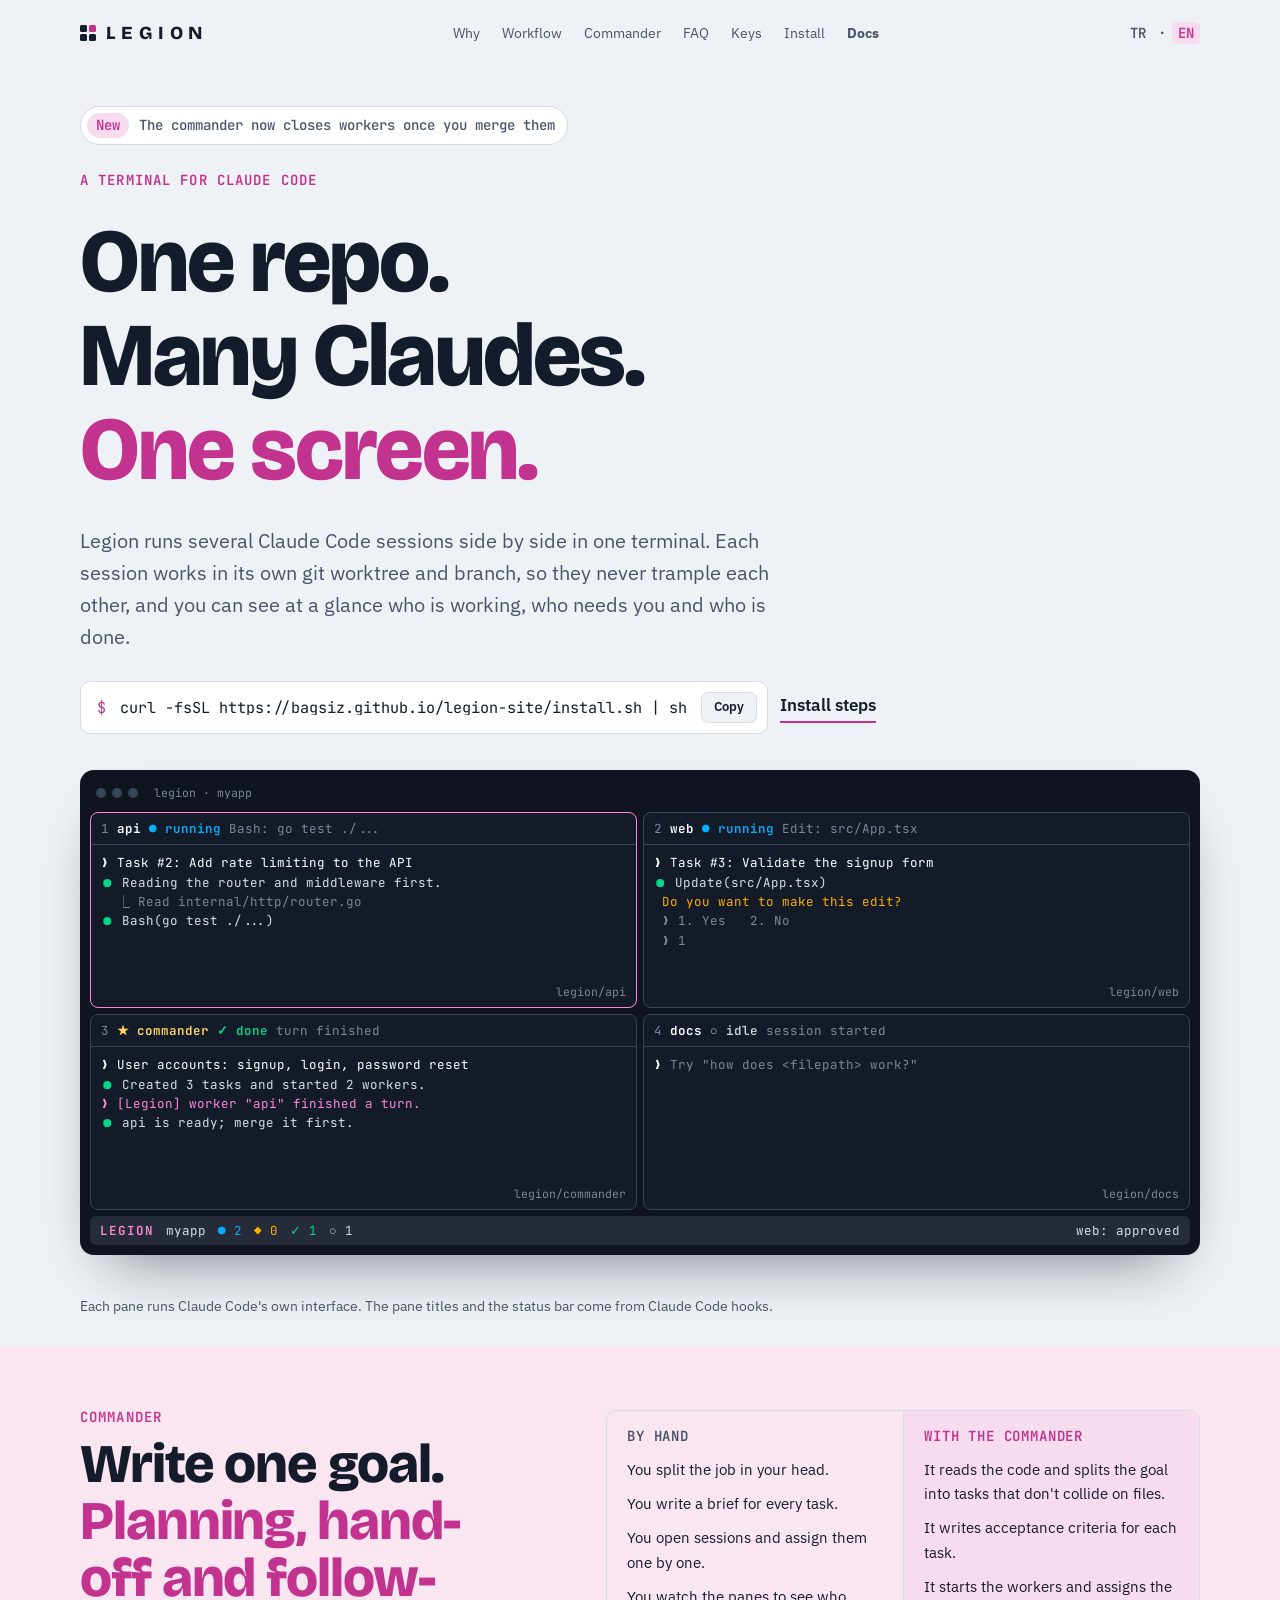
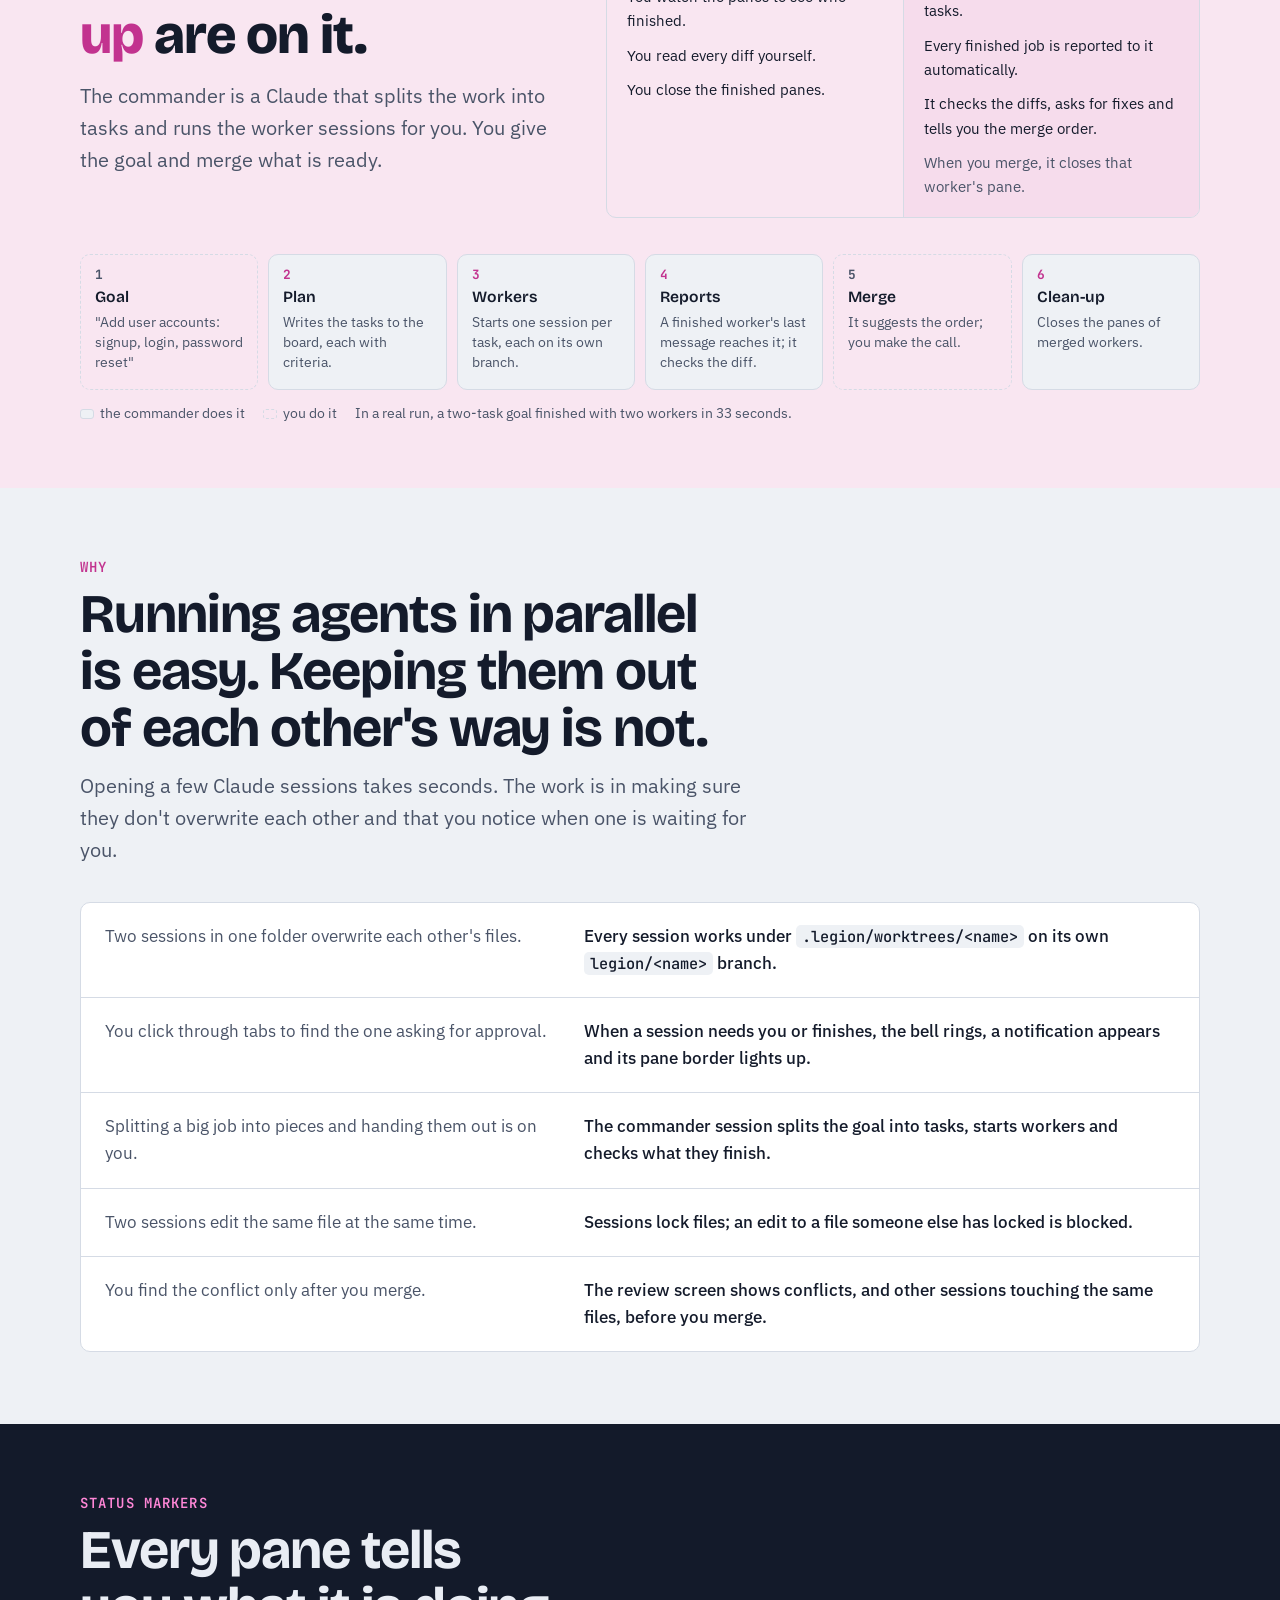
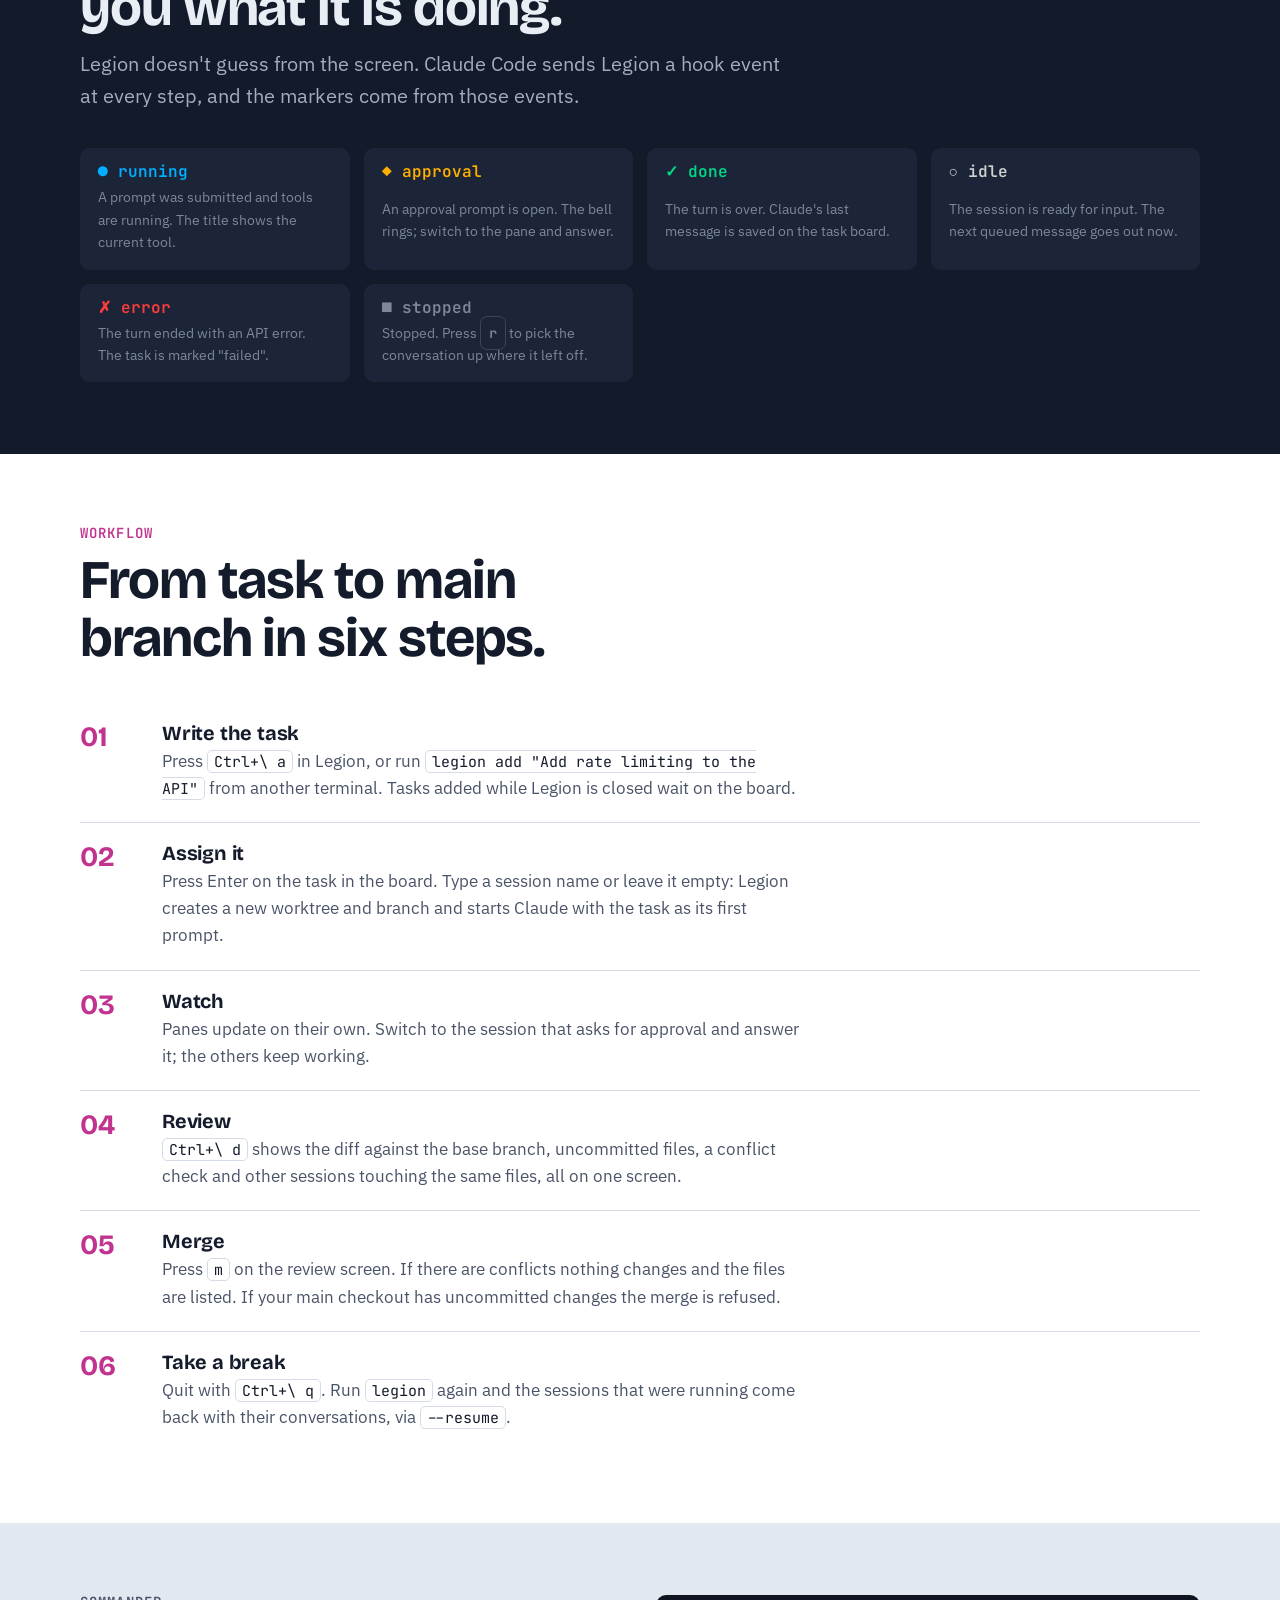
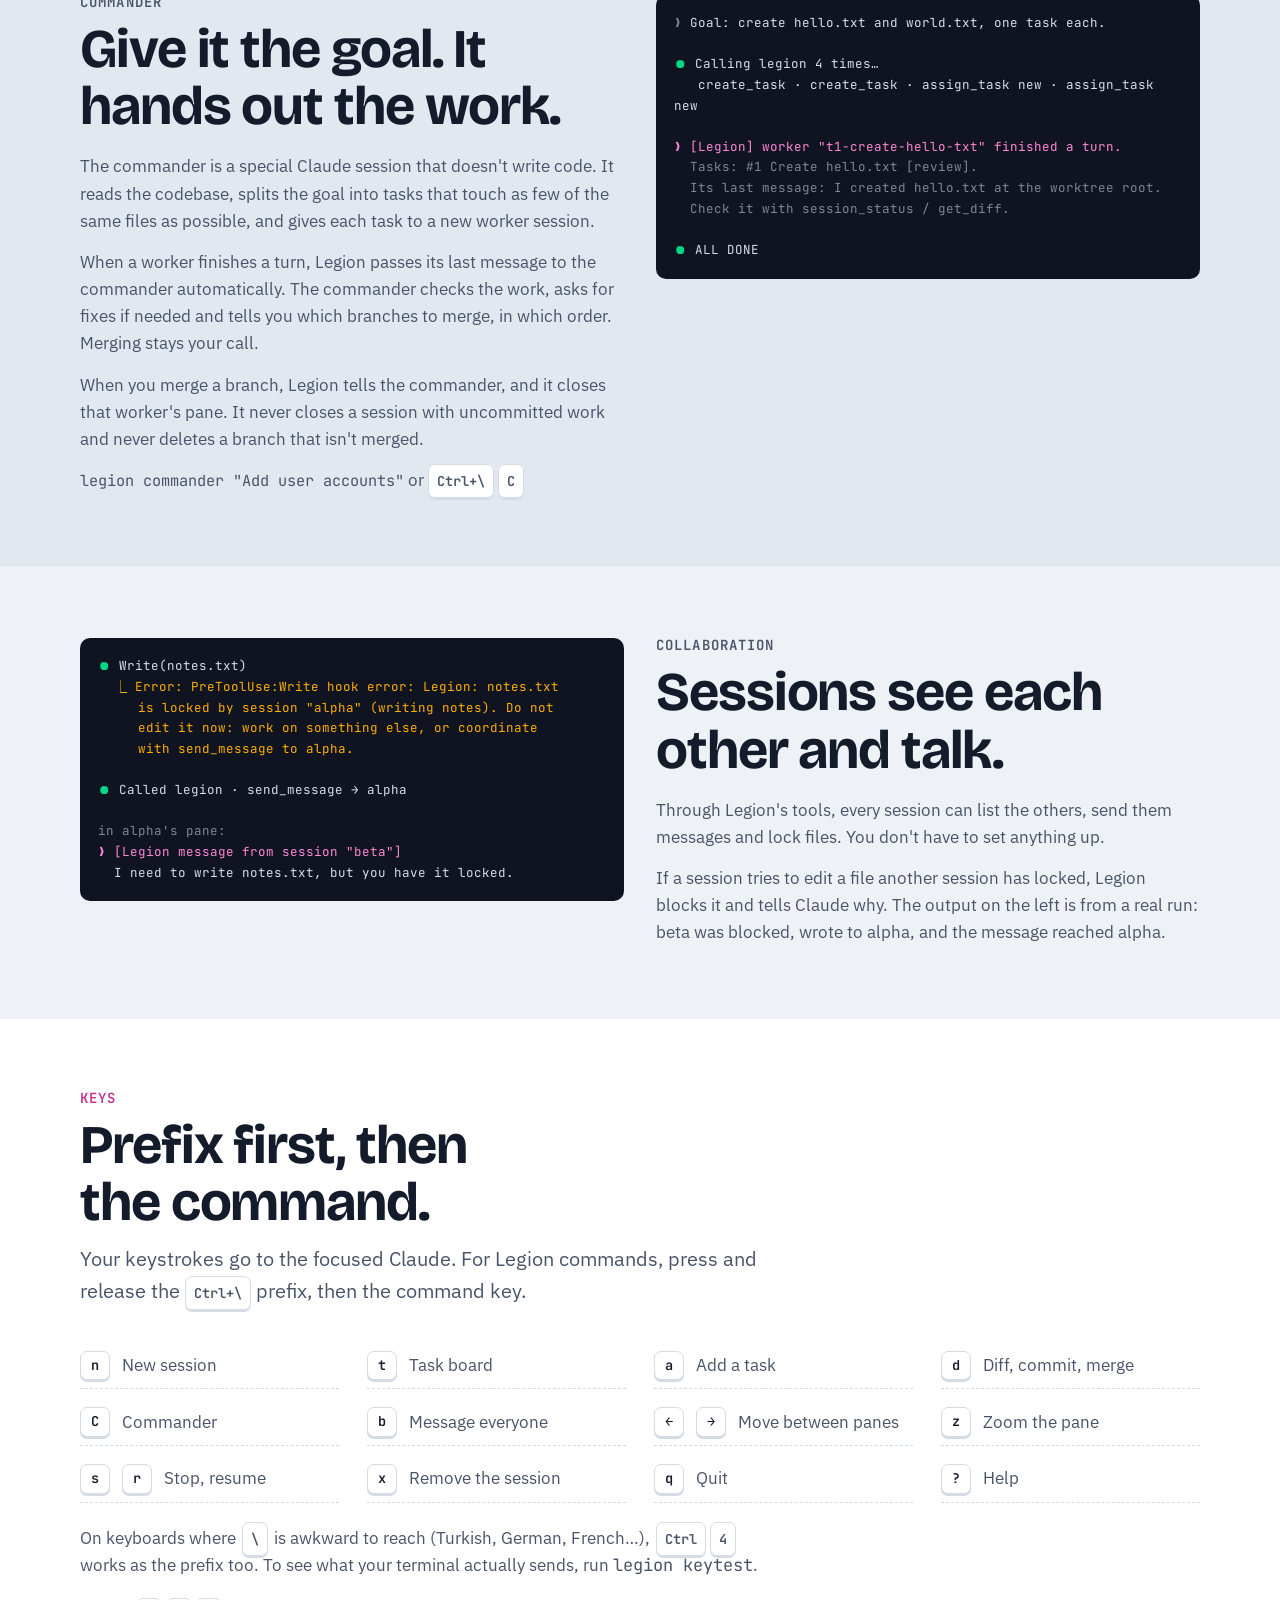
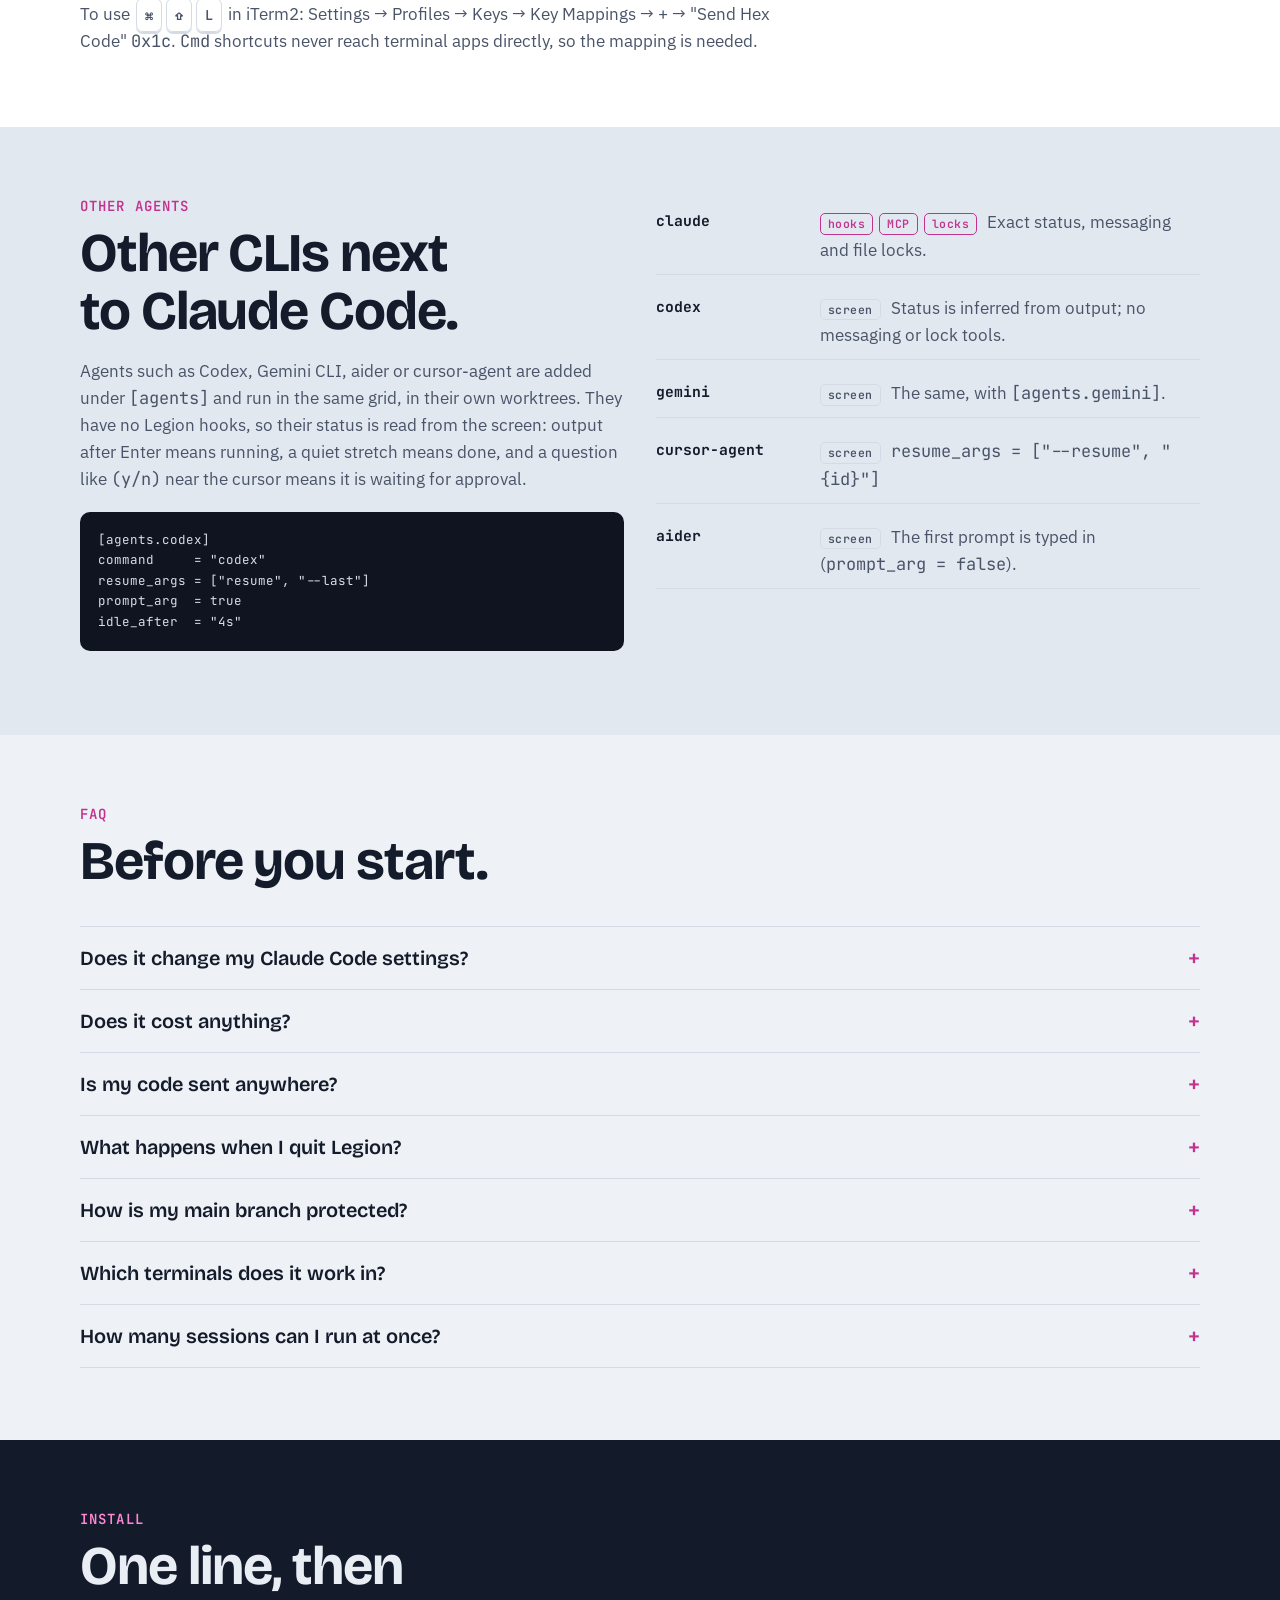
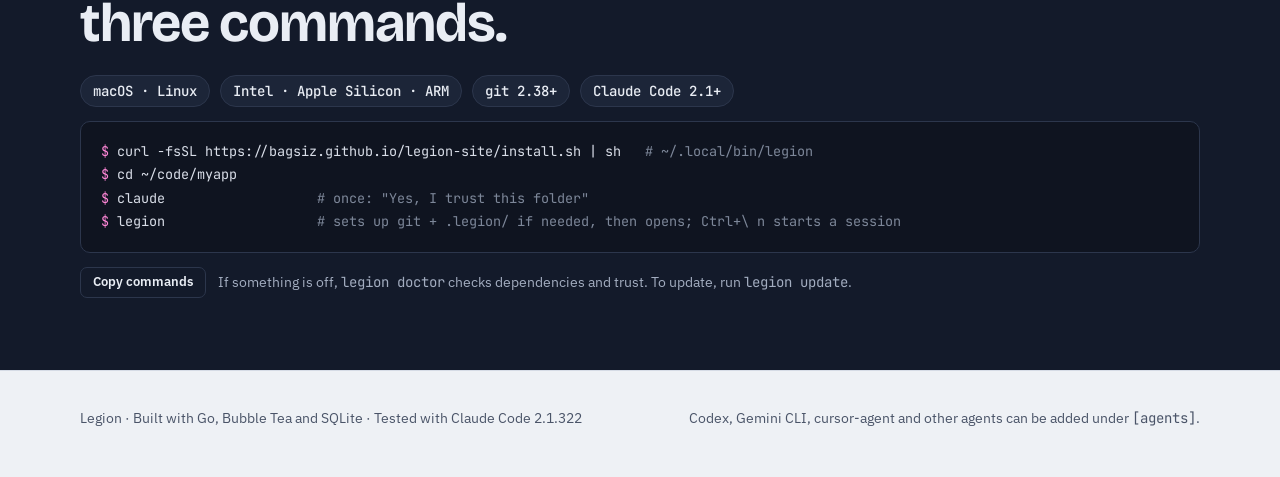
==== commit 0ad0403a: "Update site from Legion v0.1.9-1-ge769fb4" ====
--- a/index.html
+++ b/index.html
@@ -339,6 +339,7 @@
       <li><a href="#faq">FAQ</a></li>
       <li><a href="#keys">Keys</a></li>
       <li><a href="#install">Install</a></li>
+      <li><a href="docs/"><b>Docs</b></a></li>
     </ul>
     <div class="lang"><a href="tr/" hreflang="tr" lang="tr">TR</a><span aria-hidden="true">·</span><a aria-current="page">EN</a></div>
   </nav>
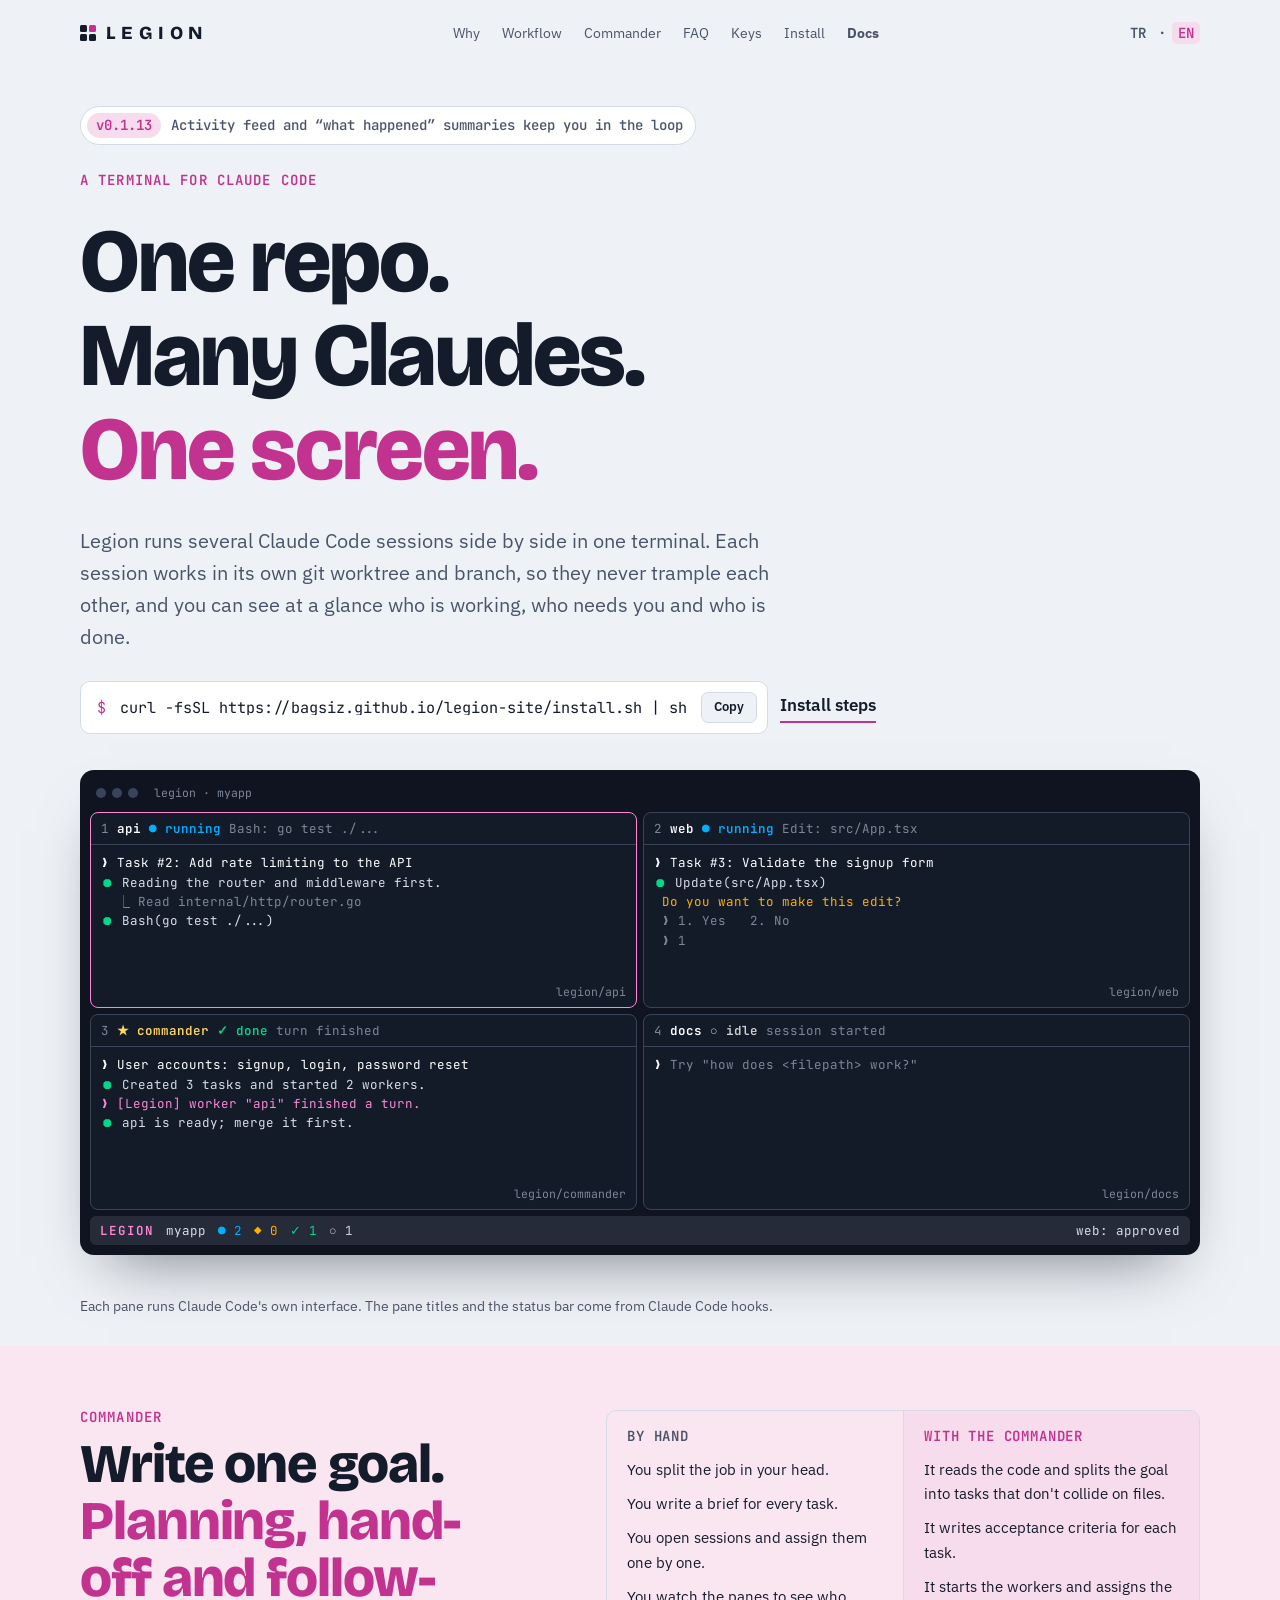
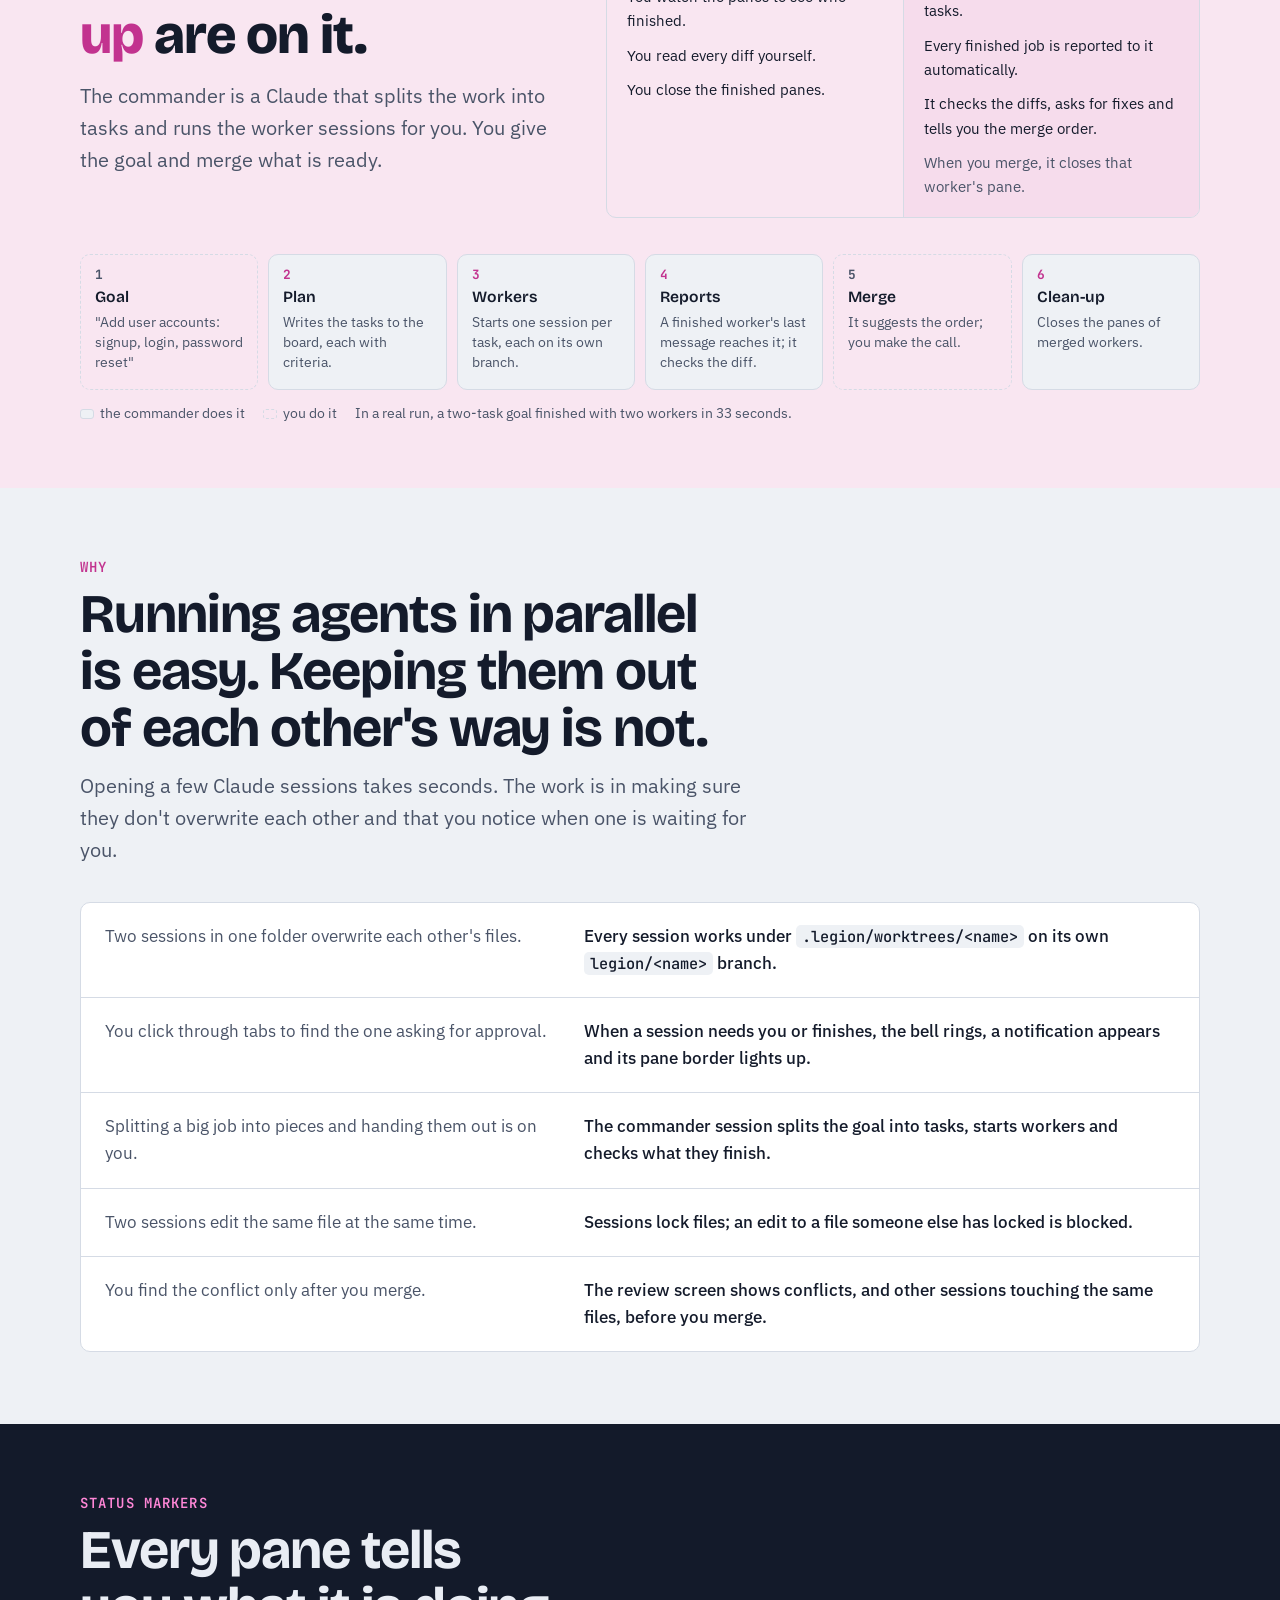
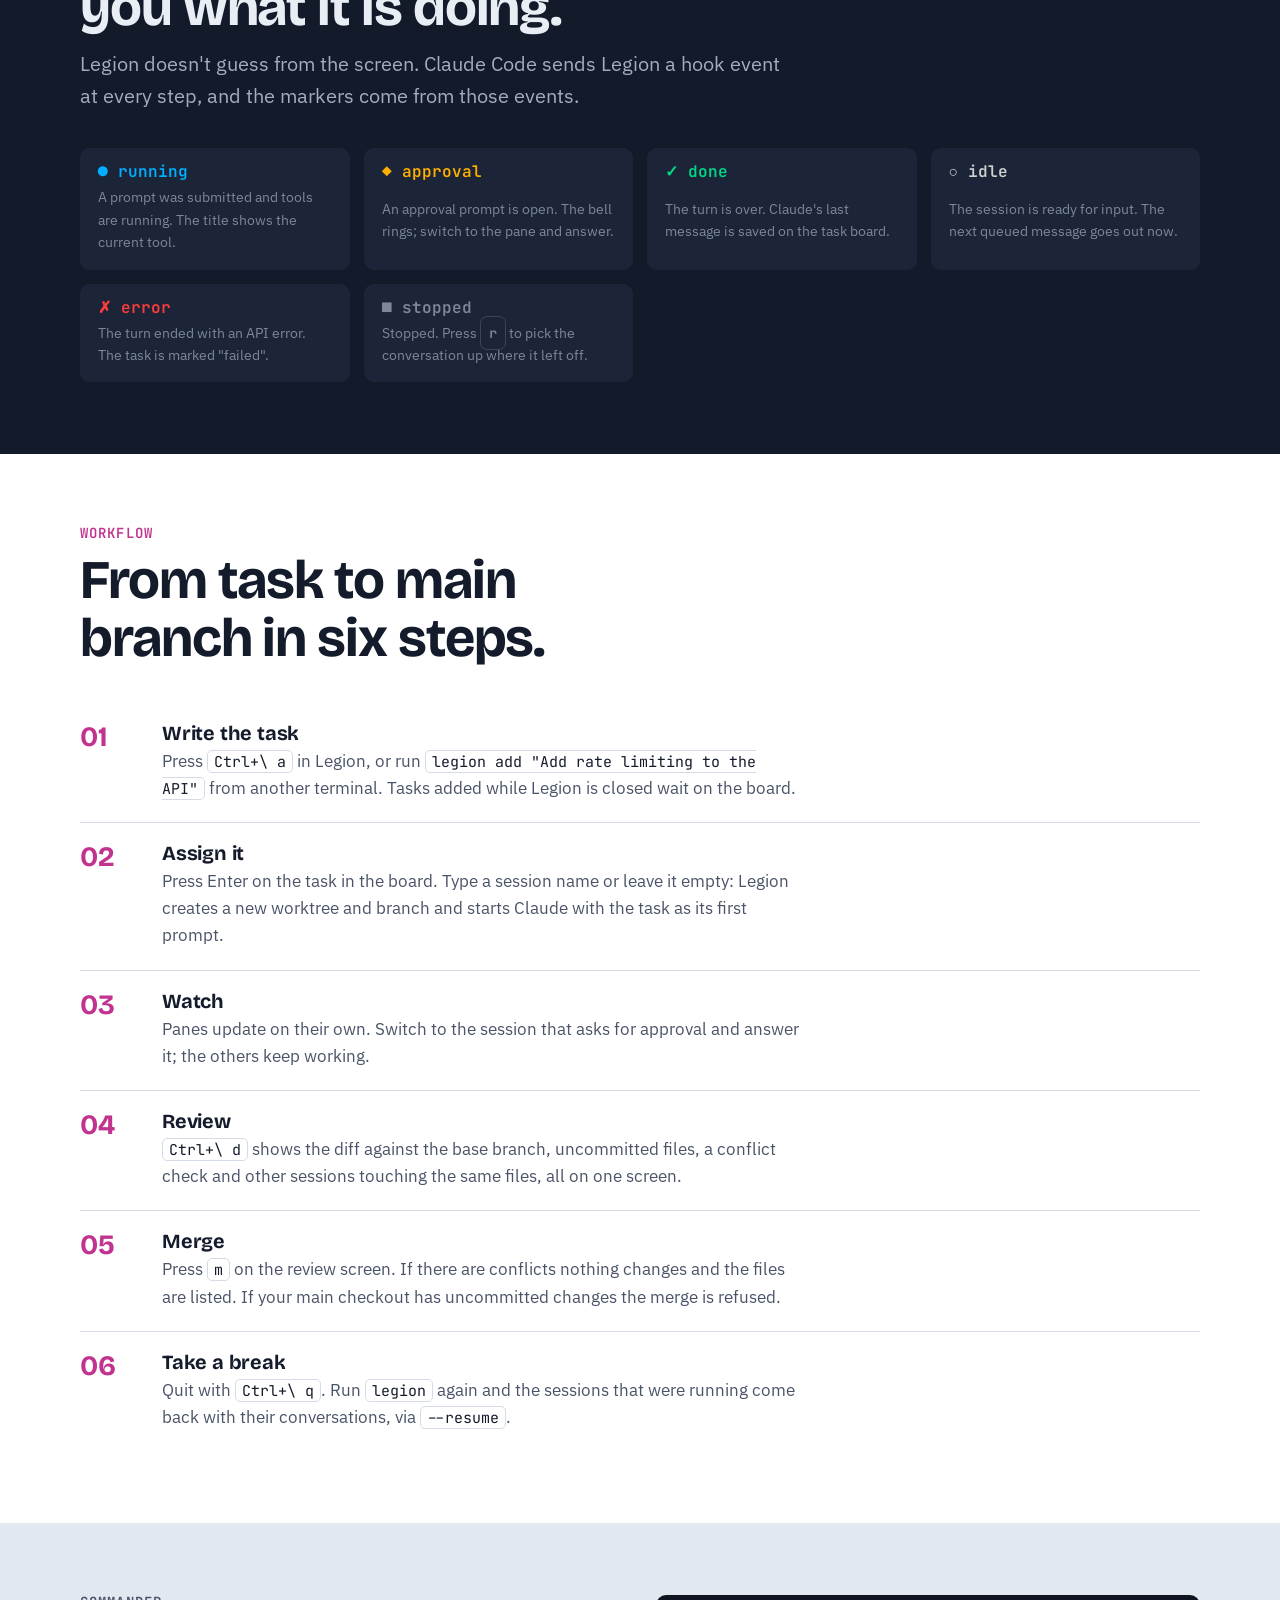
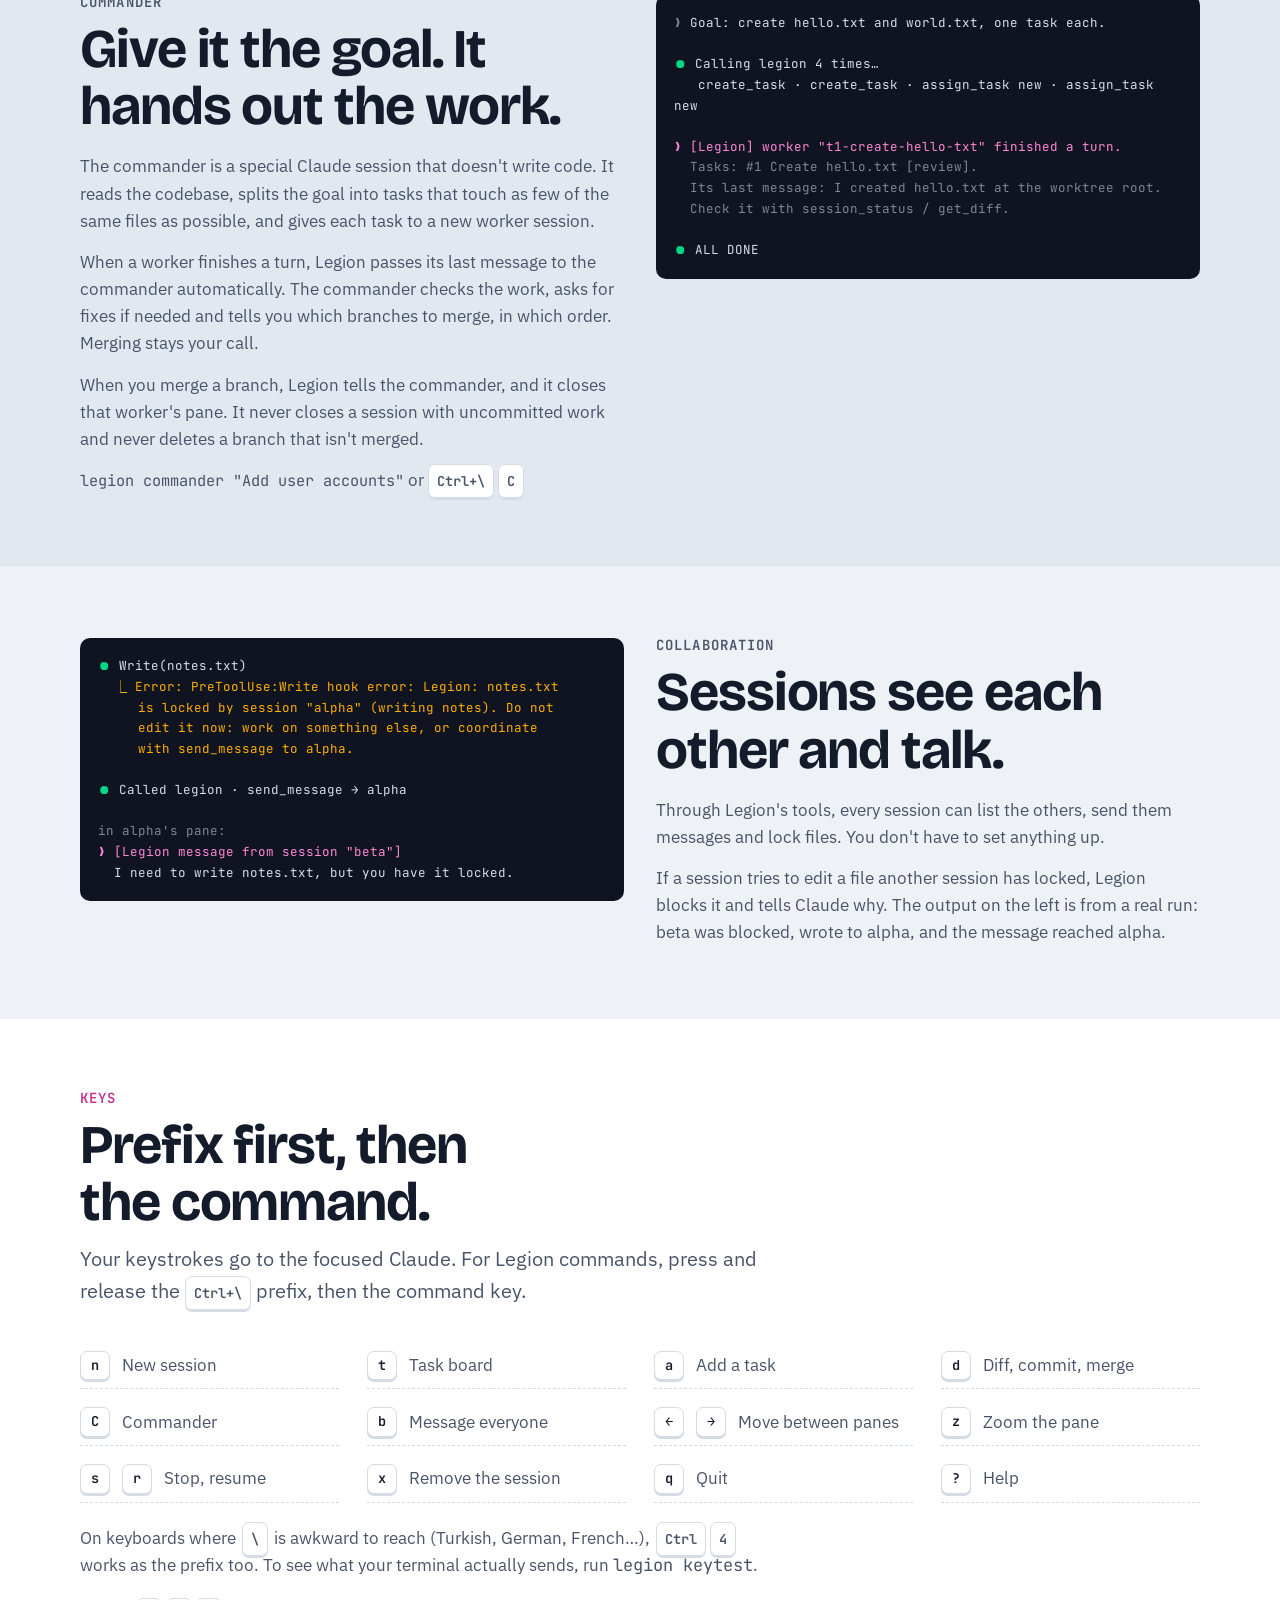
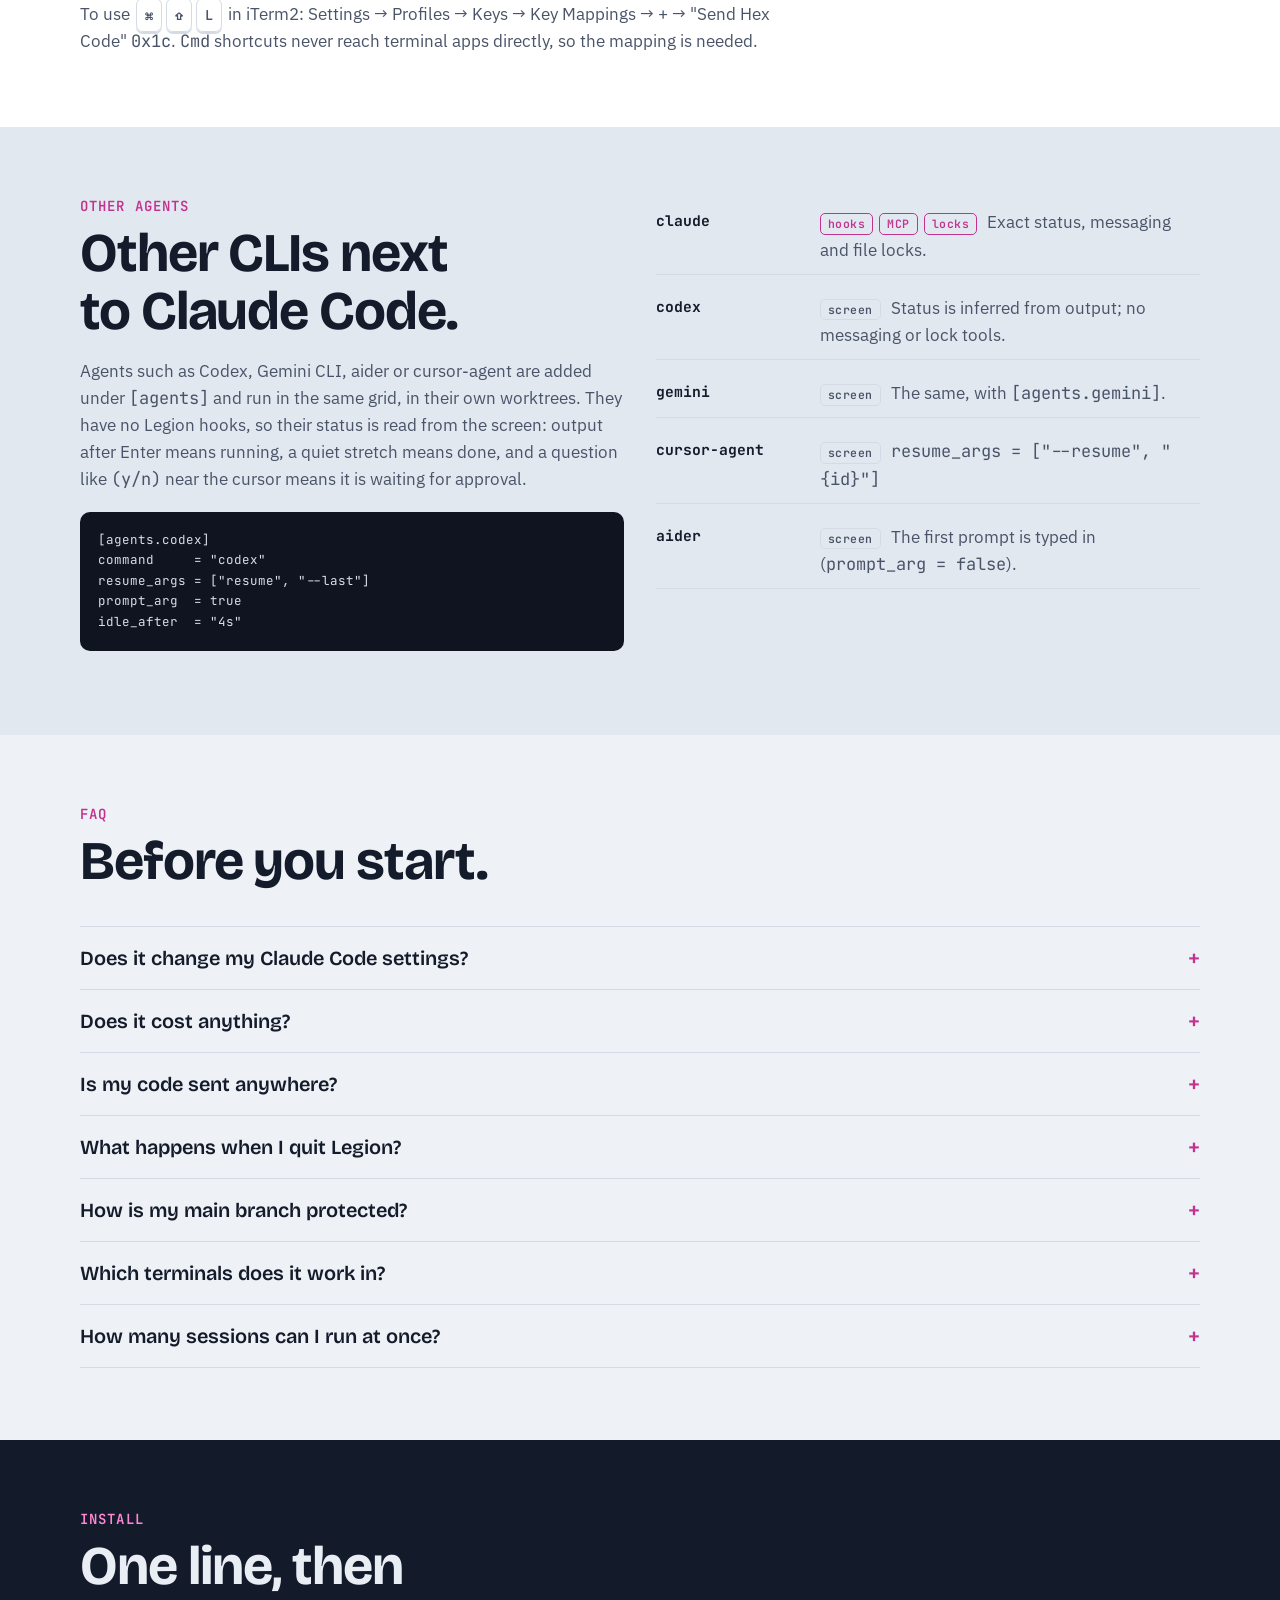
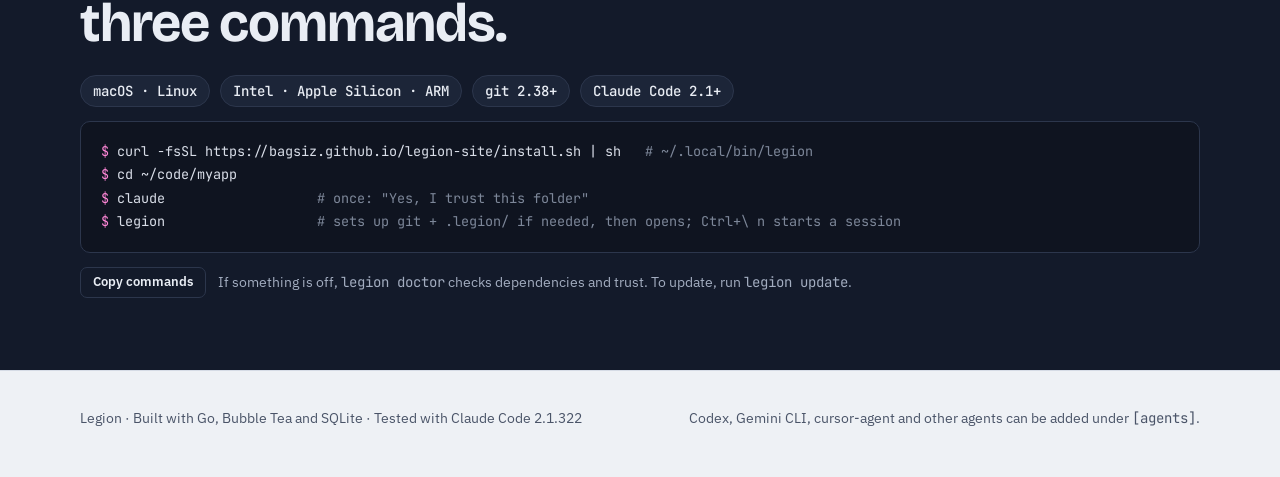
==== commit 87090e98: "Update site from Legion v0.1.13-1-g2093fa6" ====
--- a/index.html
+++ b/index.html
@@ -345,7 +345,7 @@
   </nav>
 
   <header class="hero" id="top">
-    <a class="release" id="release" href="https://github.com/bagsiz/legion-site/releases"><b id="release-tag">New</b><span id="release-text">The commander now closes workers once you merge them</span></a>
+    <a class="release" id="release" href="docs/#activity"><b id="release-tag">v0.1.13</b><span id="release-text">Activity feed and “what happened” summaries keep you in the loop</span></a>
     <p class="eyebrow">A terminal for Claude Code</p>
     <h1>One repo. Many Claudes. <em>One screen.</em></h1>
     <p class="lede">Legion runs several Claude Code sessions side by side in one terminal. Each session works in its own git worktree and branch, so they never trample each other, and you can see at a glance who is working, who needs you and who is done.</p>
@@ -662,9 +662,19 @@
     .then(r => r.ok ? r.json() : null)
     .then(rel => {
       if (!rel || !rel.tag_name) return;
-      document.getElementById('release-tag').textContent = rel.tag_name;
       document.getElementById('footer-version').textContent = rel.tag_name + ' ';
-      document.getElementById('release').href = rel.html_url;
+    })
+    .catch(() => {});
+
+  // Headline of the latest release, kept with the site (site/news.json; the release script requires it).
+  fetch('news.json', { cache: 'no-cache' })
+    .then(r => r.ok ? r.json() : null)
+    .then(n => {
+      const item = n && n['en'];
+      if (!item || !item.text) return;
+      document.getElementById('release-tag').textContent = n.version;
+      document.getElementById('release-text').textContent = item.text;
+      if (item.href) document.getElementById('release').href = item.href;
     })
     .catch(() => {});
 
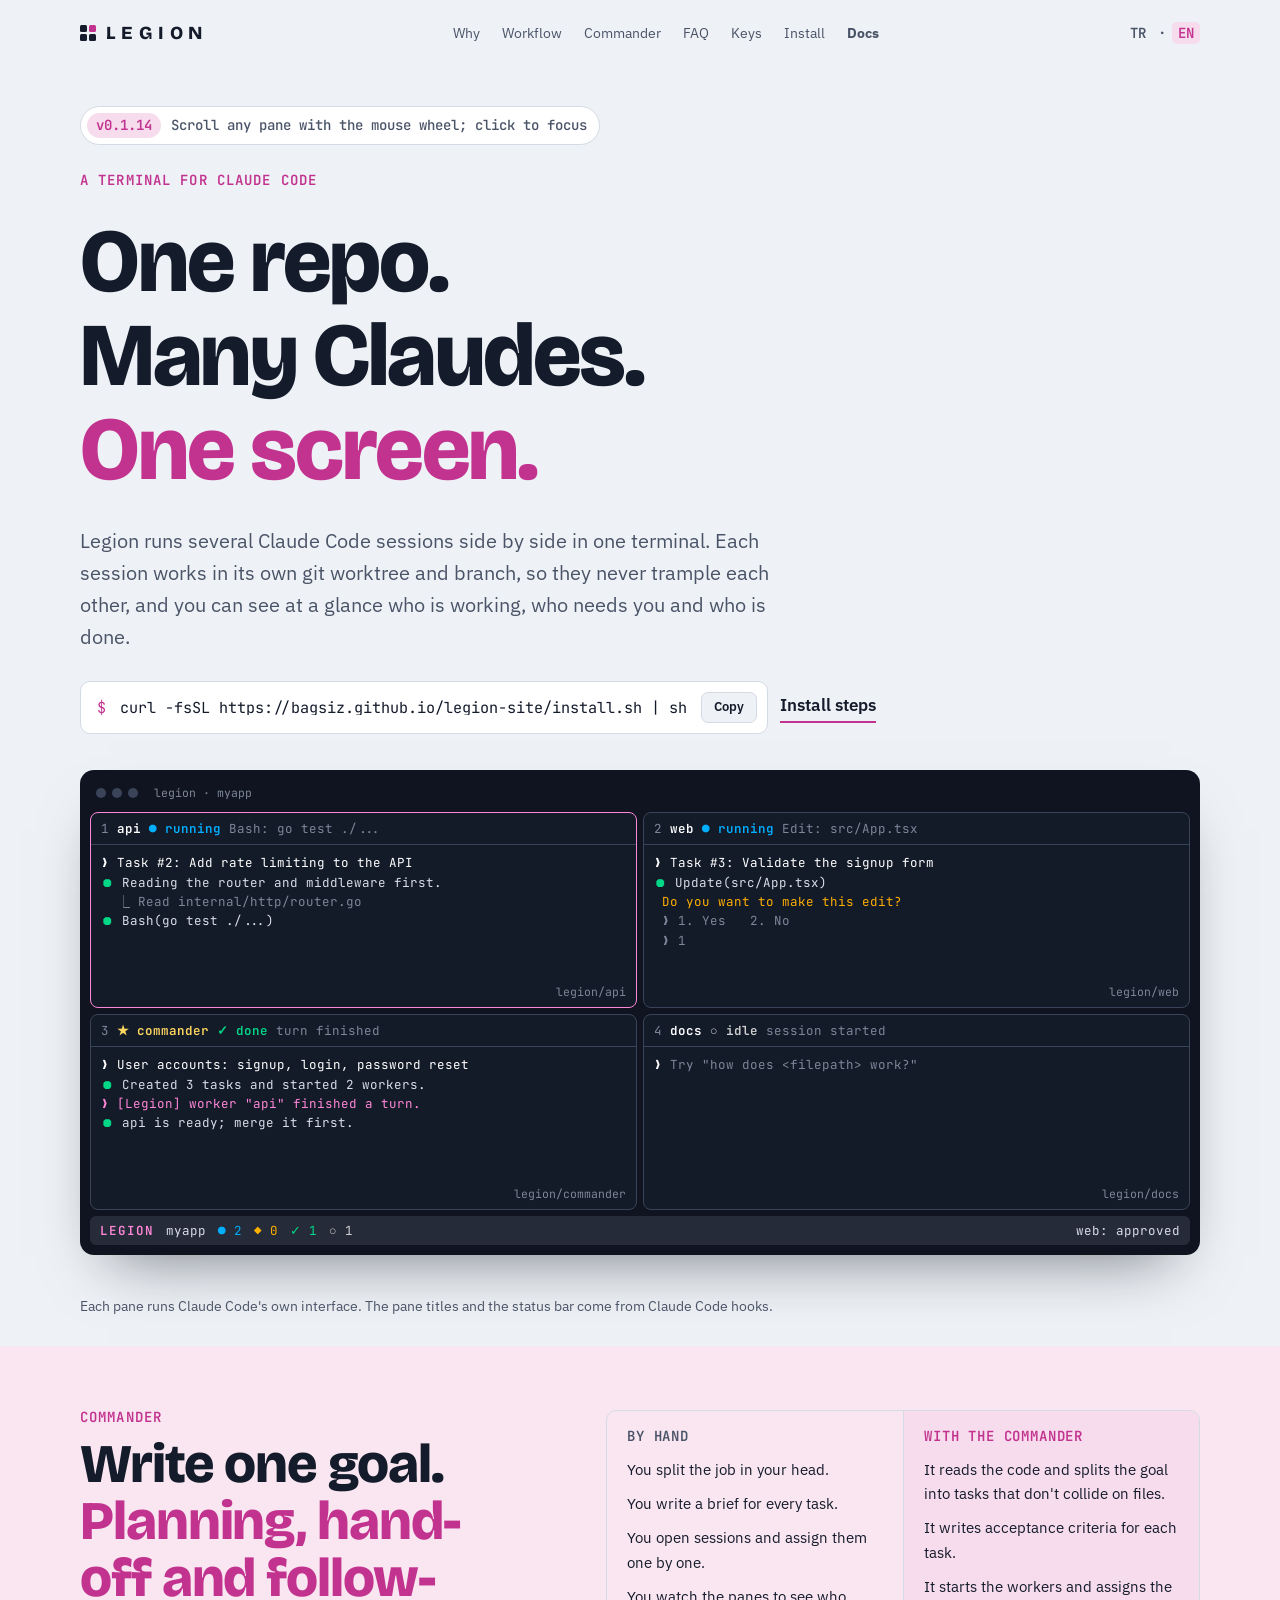
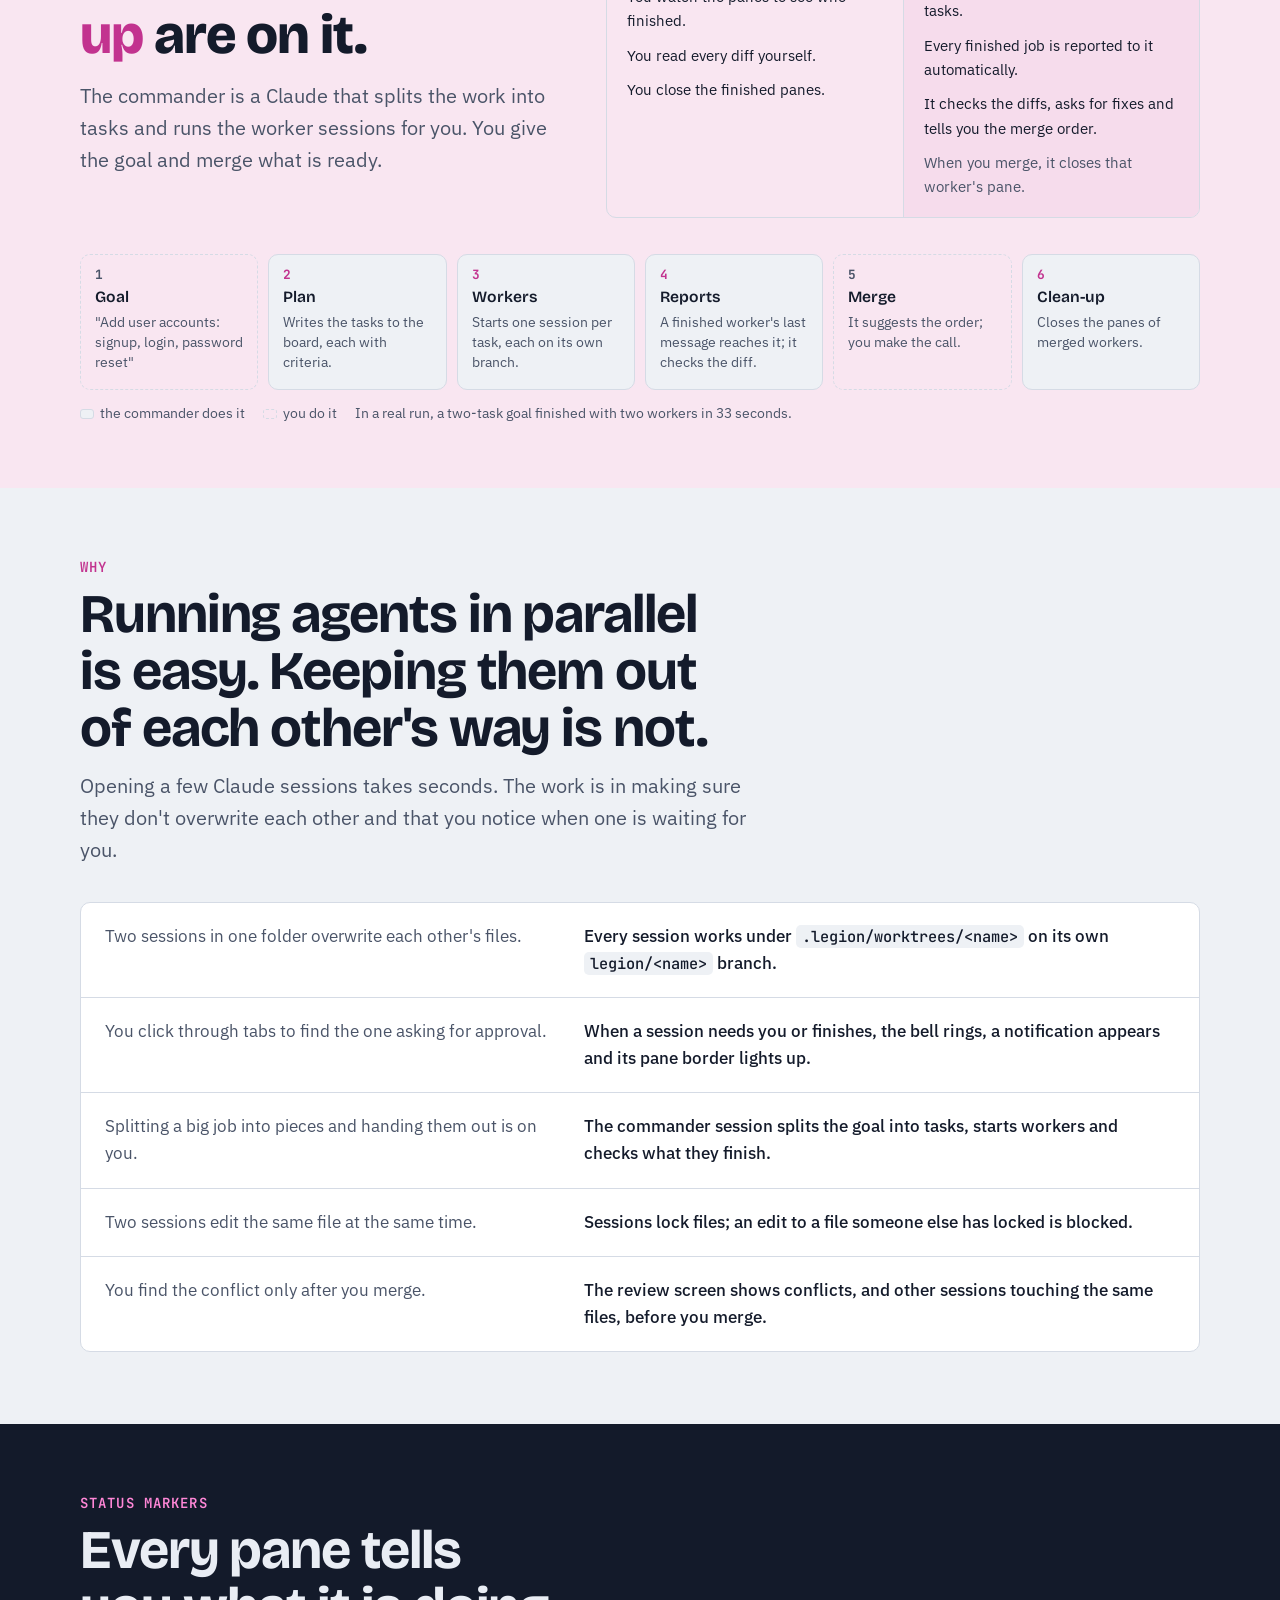
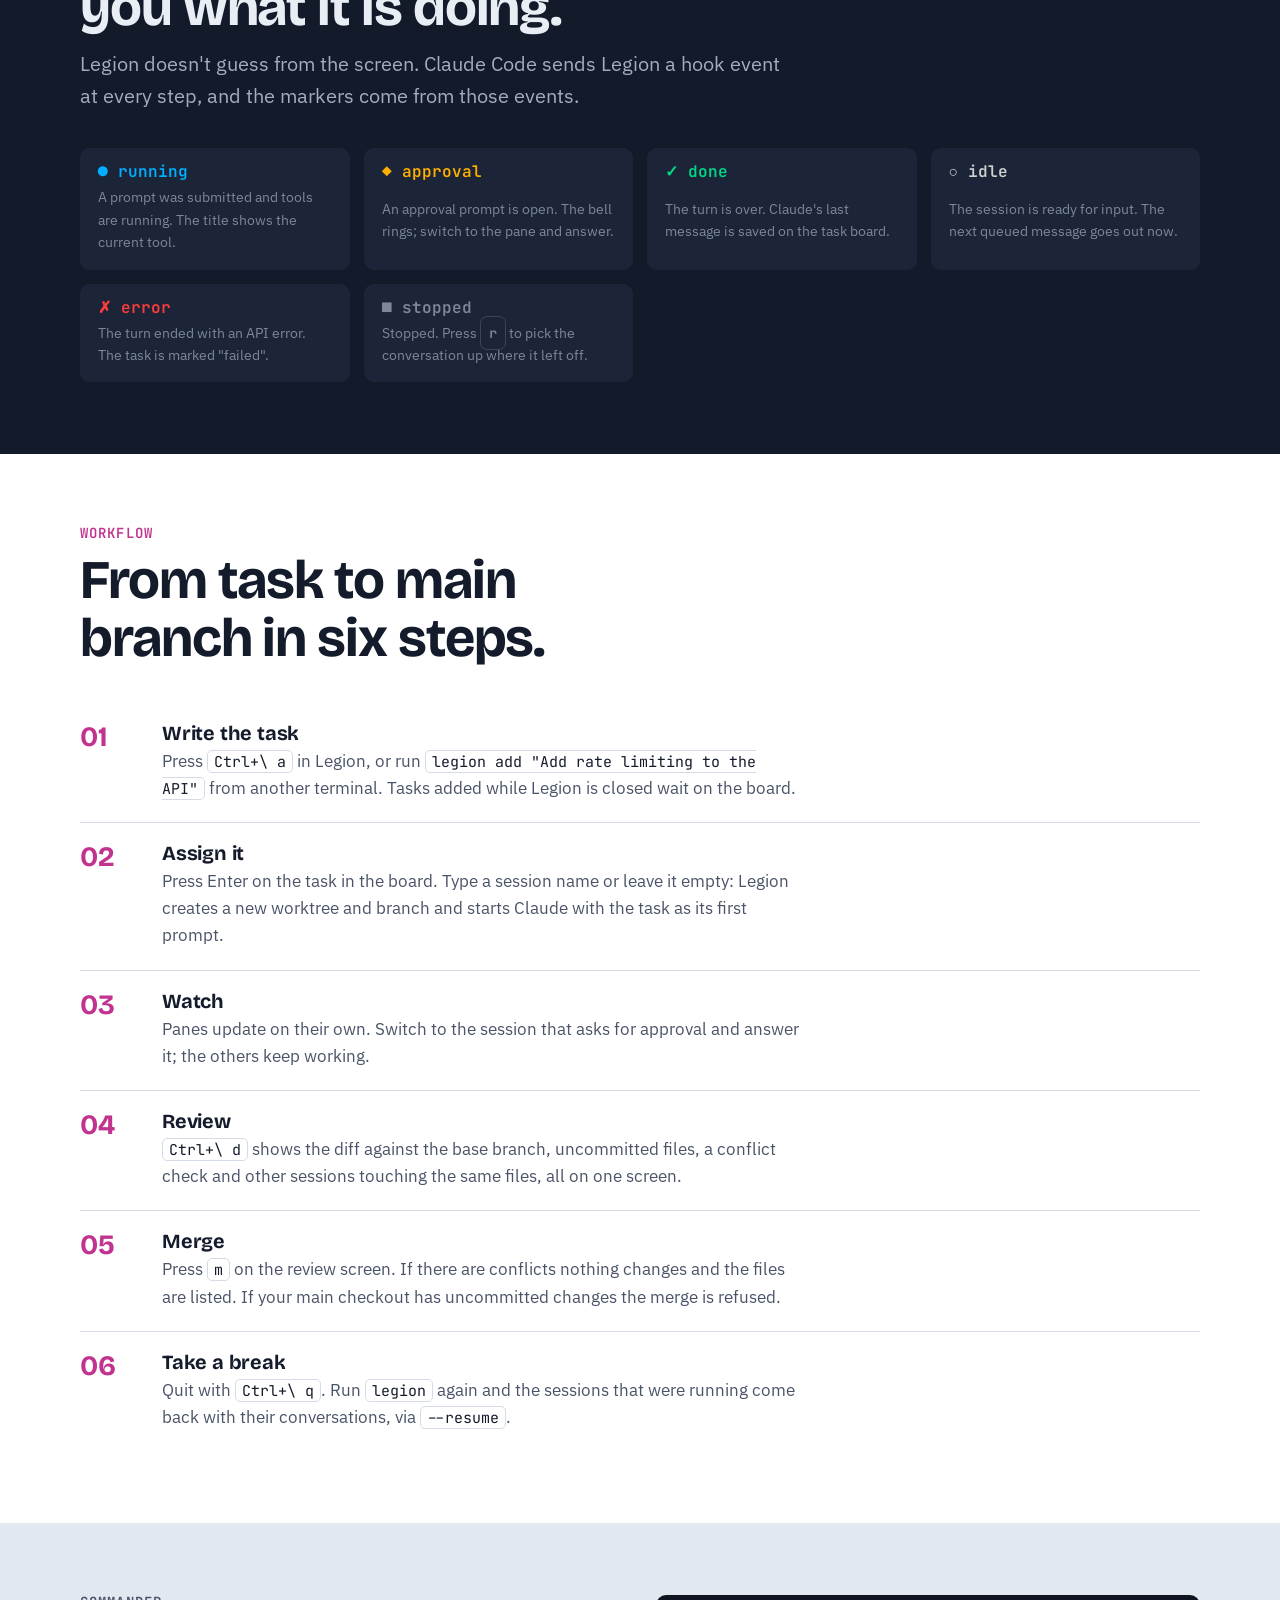
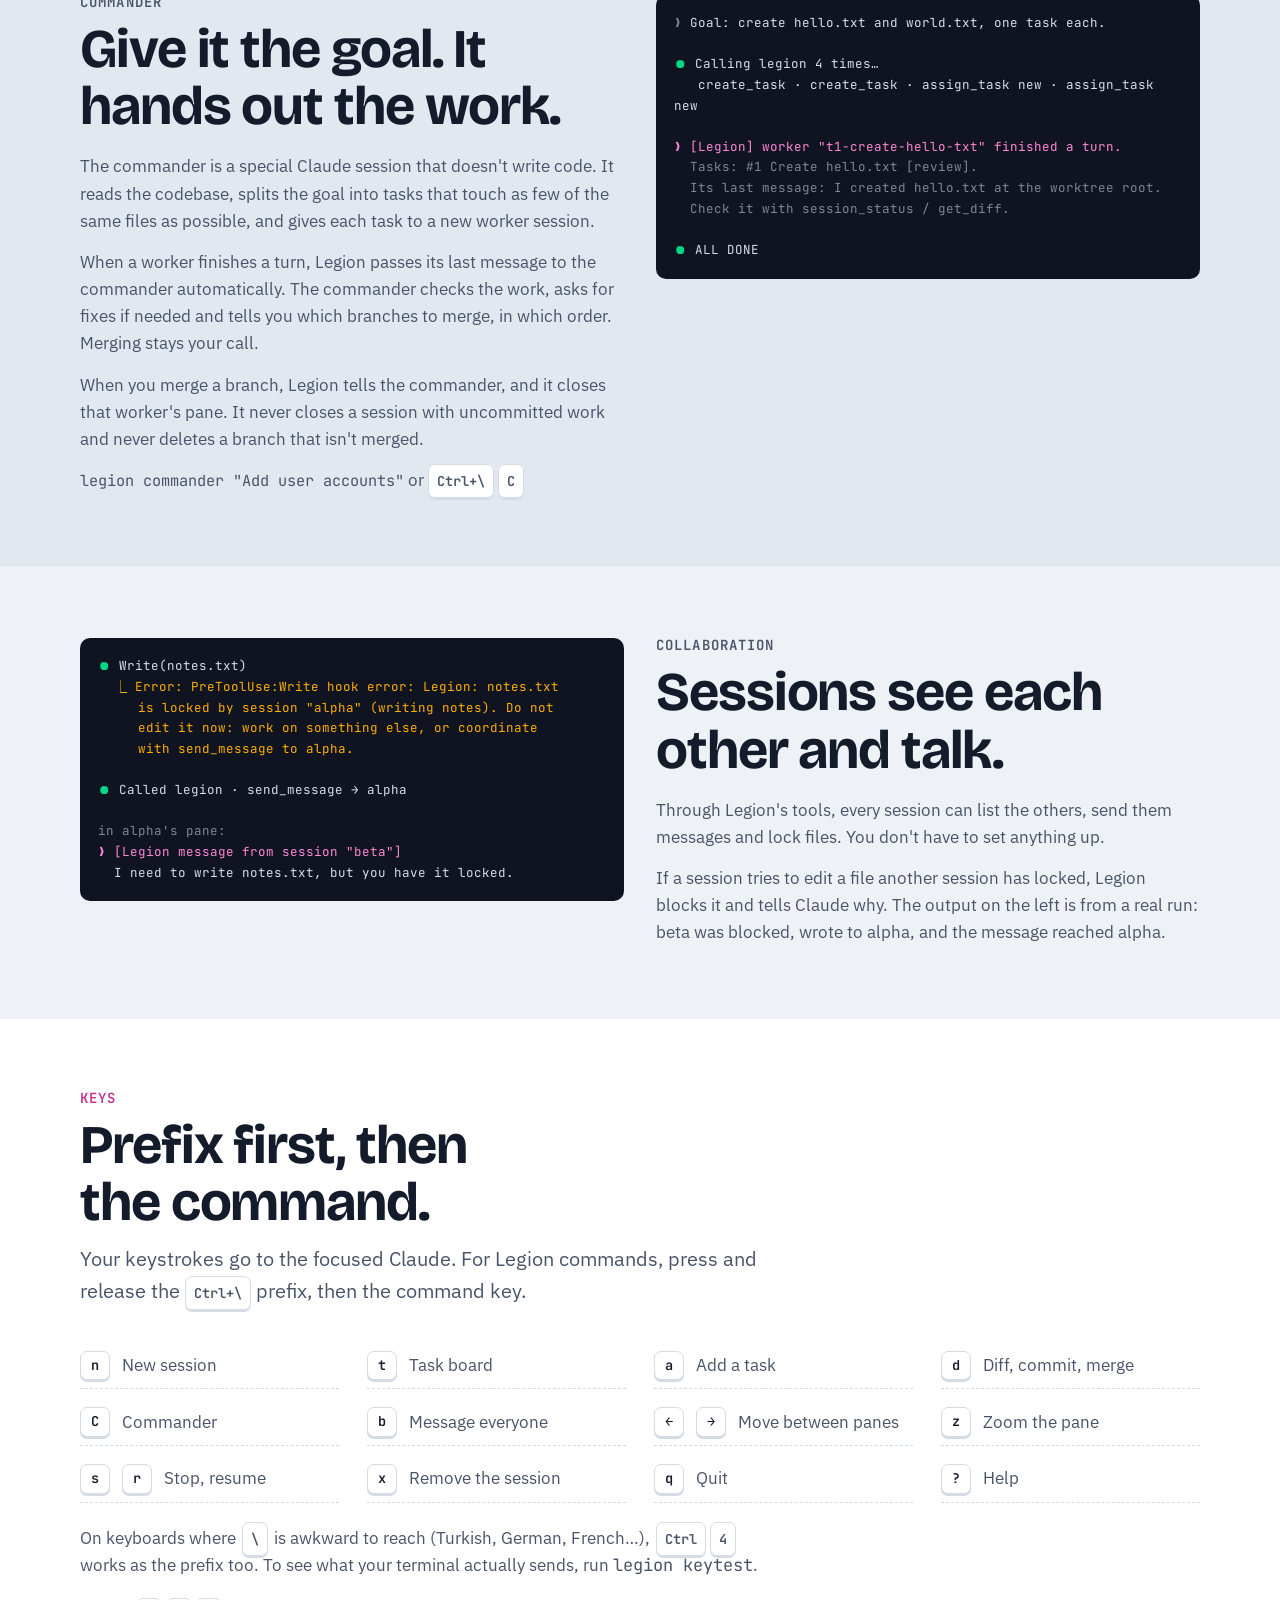
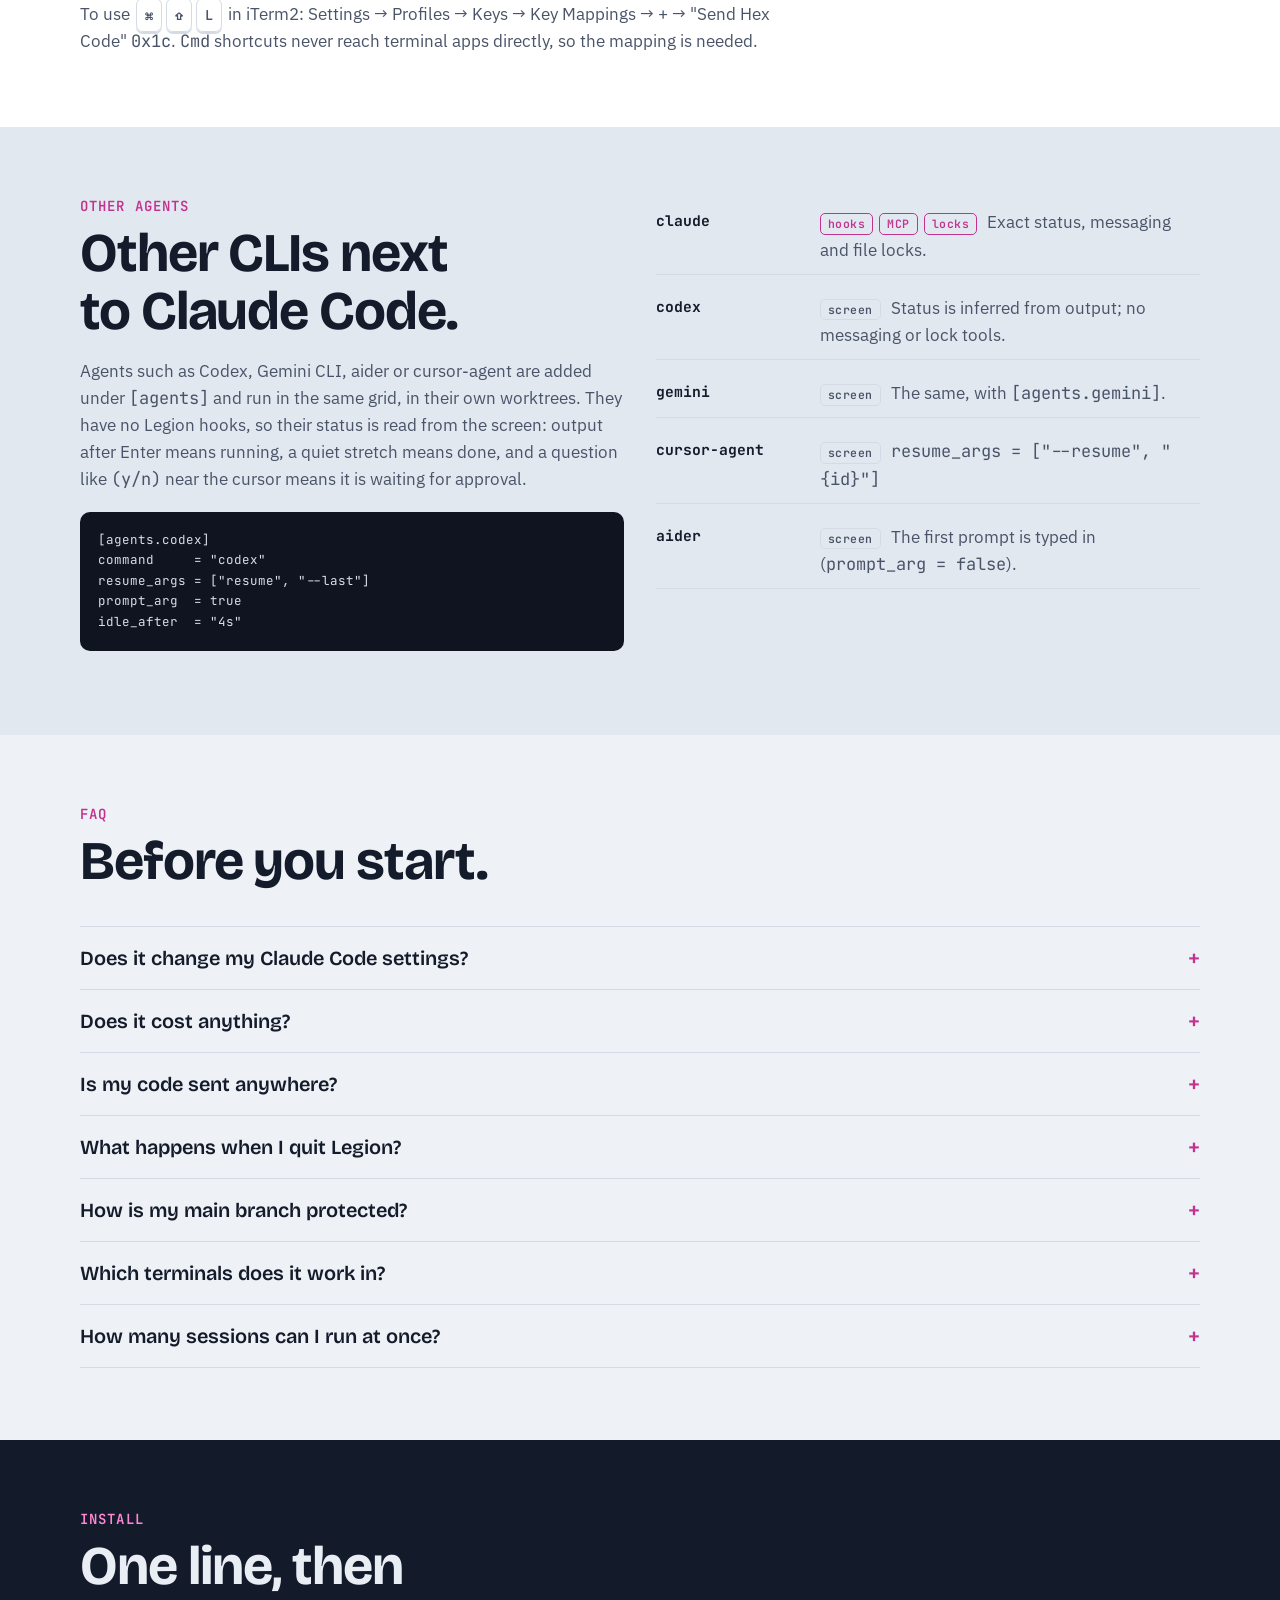
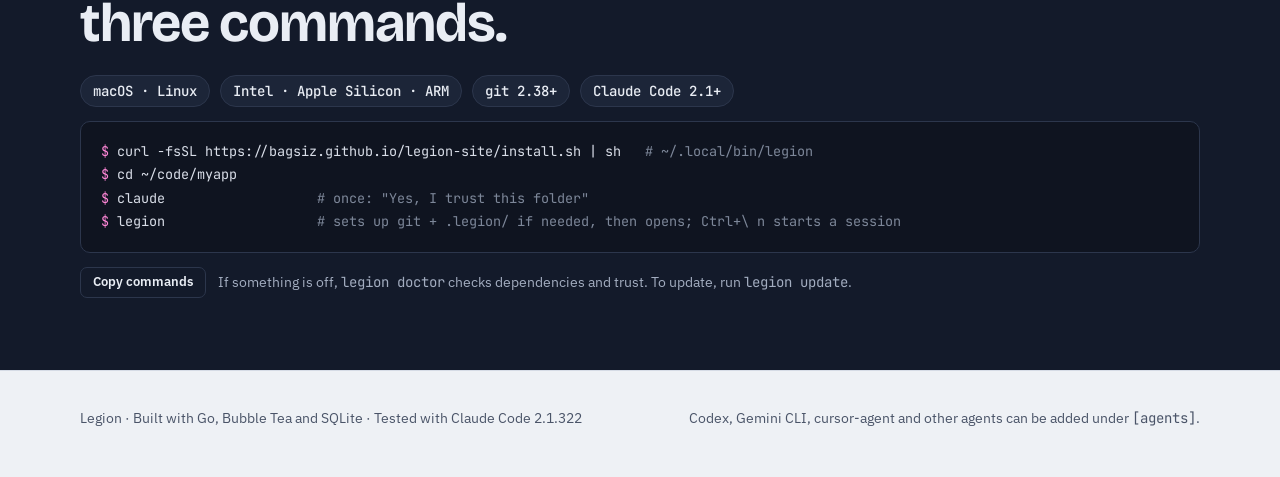
==== commit efaf8966: "Update site from Legion v0.1.14" ====
--- a/index.html
+++ b/index.html
@@ -345,7 +345,7 @@
   </nav>
 
   <header class="hero" id="top">
-    <a class="release" id="release" href="docs/#activity"><b id="release-tag">v0.1.13</b><span id="release-text">Activity feed and “what happened” summaries keep you in the loop</span></a>
+    <a class="release" id="release" href="docs/#mouse"><b id="release-tag">v0.1.14</b><span id="release-text">Scroll any pane with the mouse wheel; click to focus</span></a>
     <p class="eyebrow">A terminal for Claude Code</p>
     <h1>One repo. Many Claudes. <em>One screen.</em></h1>
     <p class="lede">Legion runs several Claude Code sessions side by side in one terminal. Each session works in its own git worktree and branch, so they never trample each other, and you can see at a glance who is working, who needs you and who is done.</p>
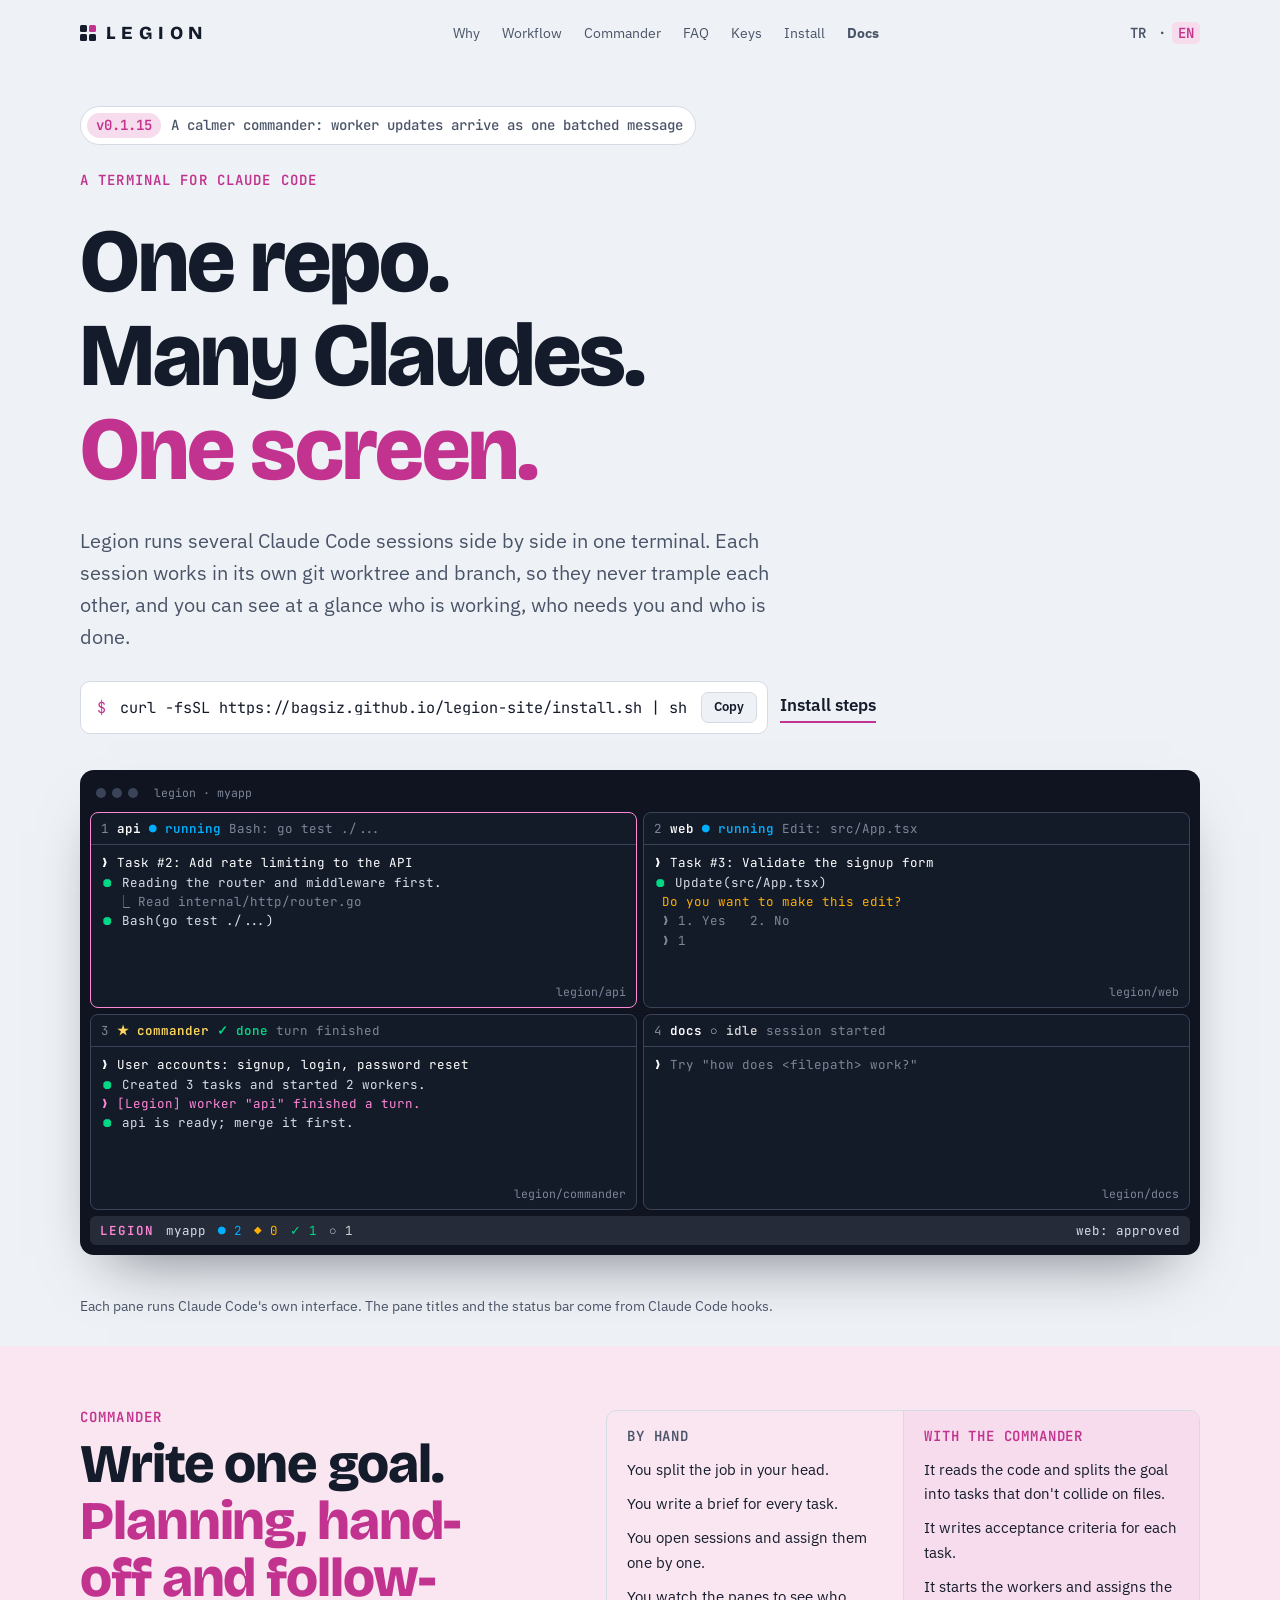
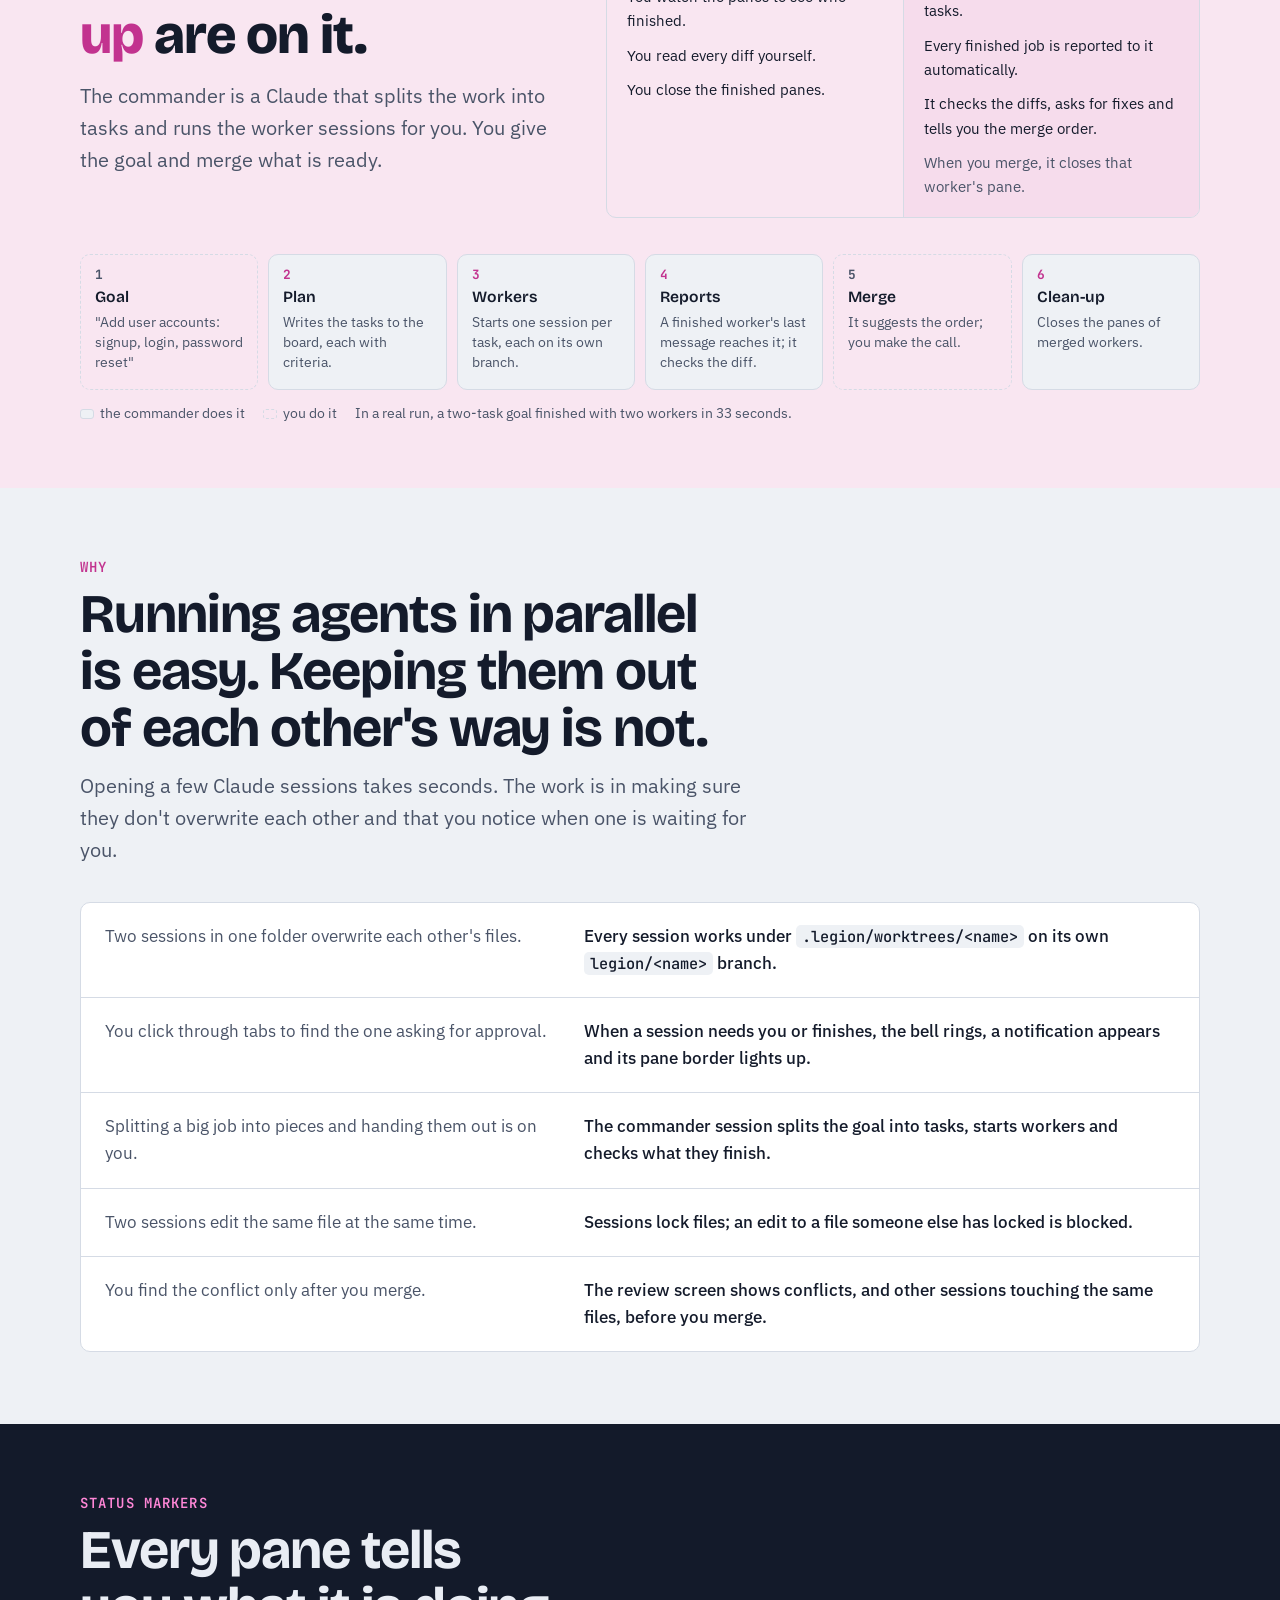
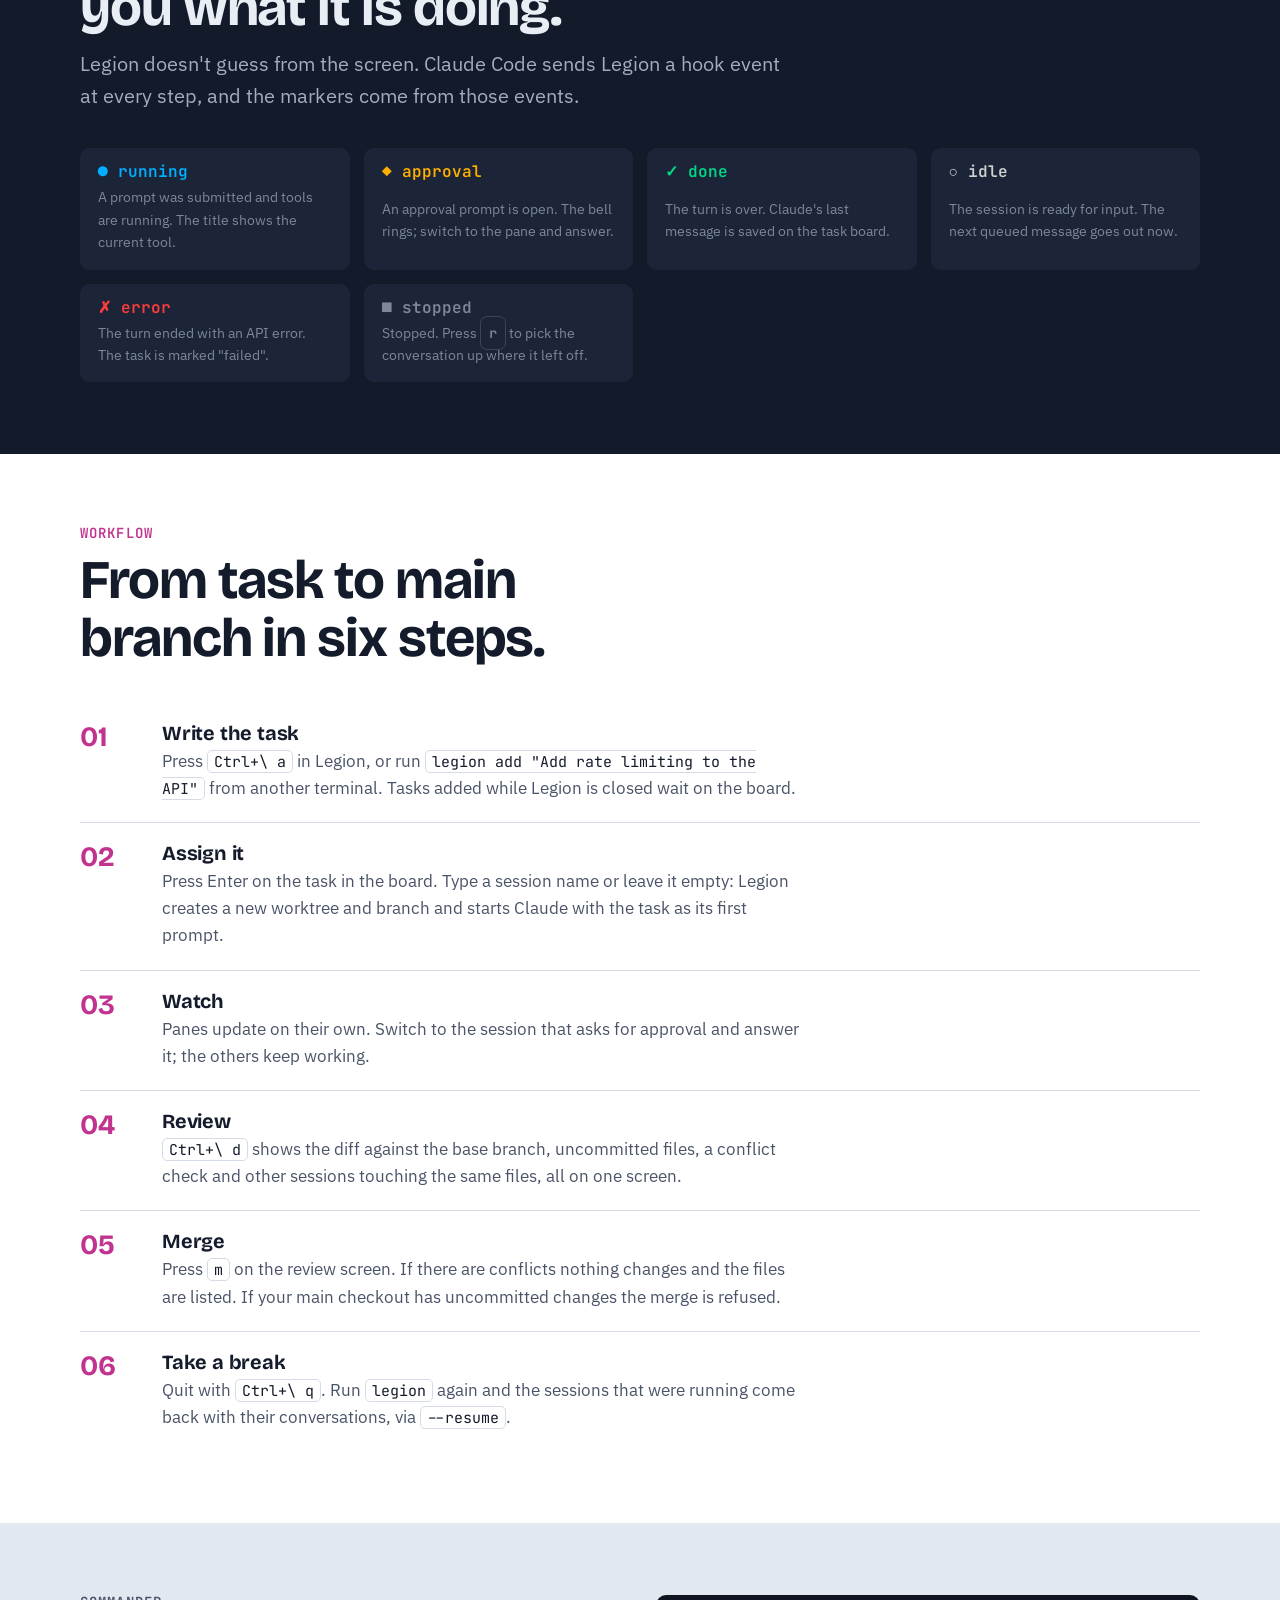
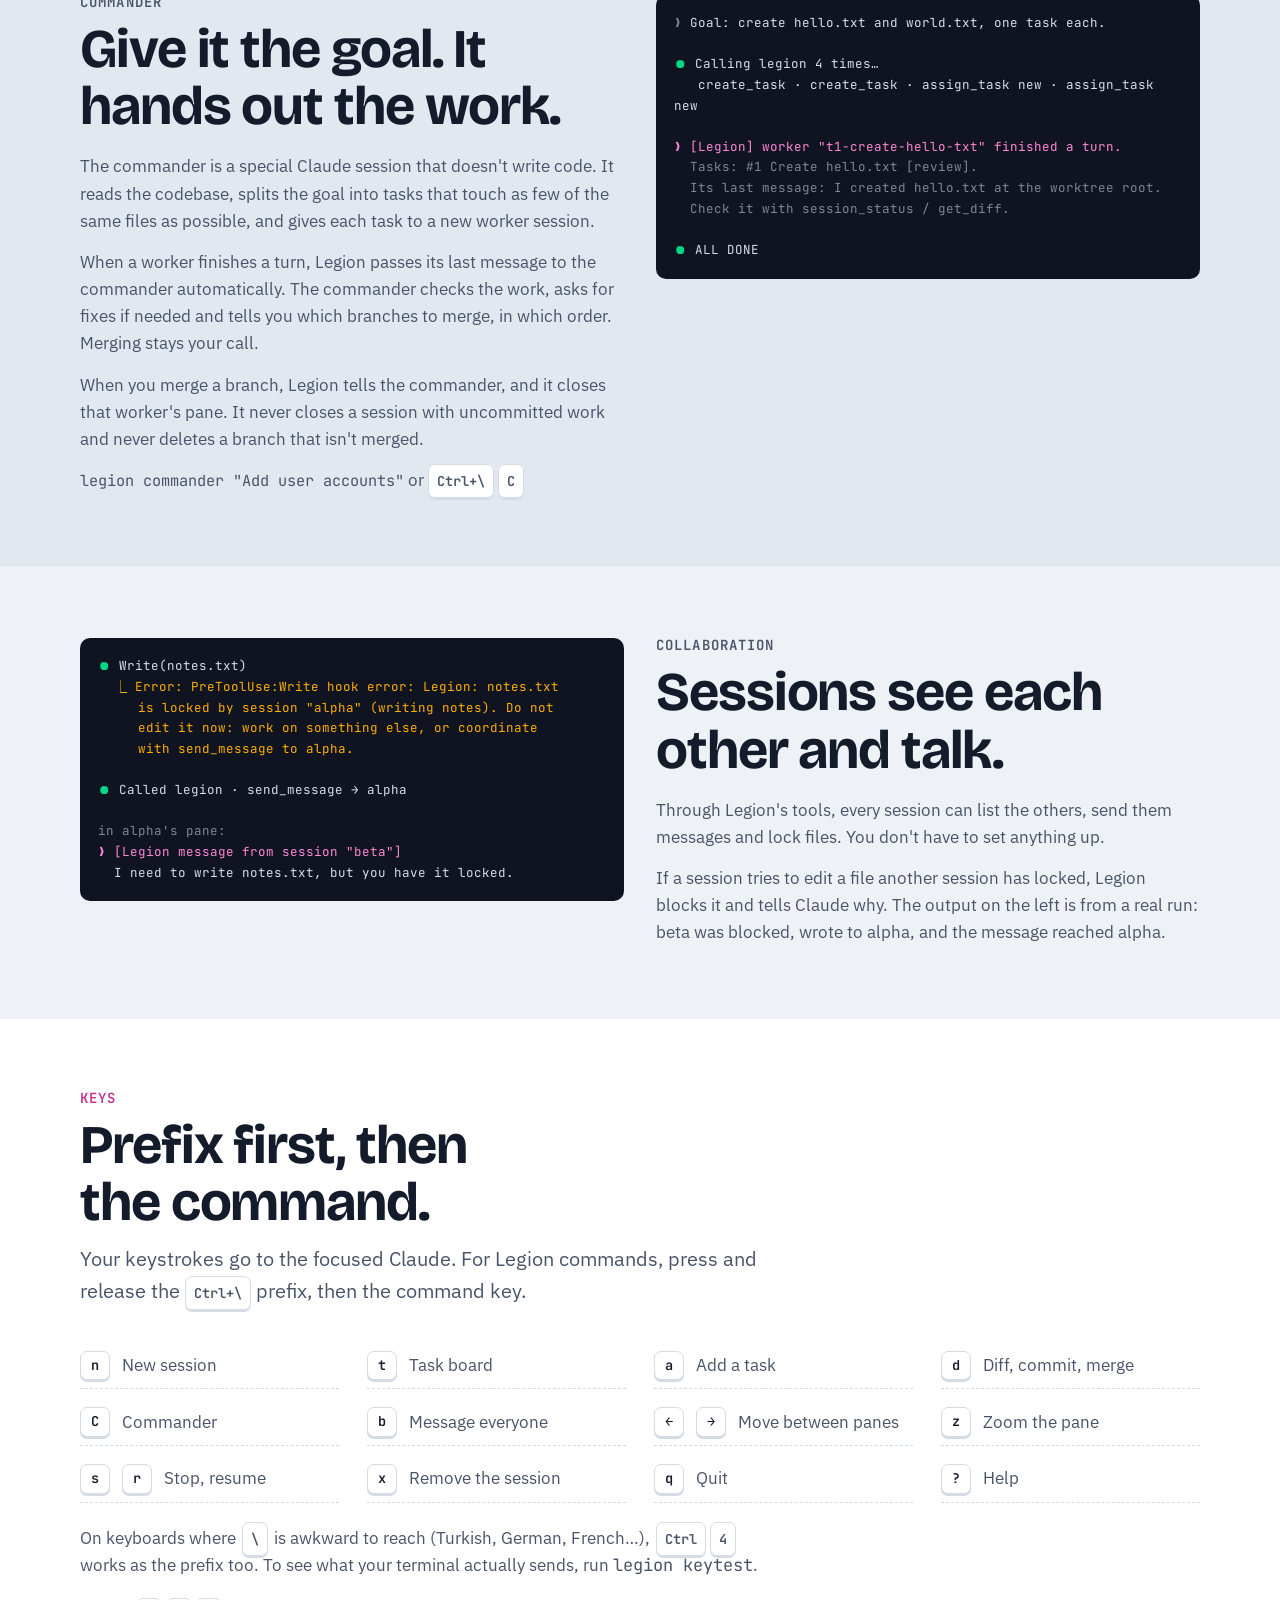
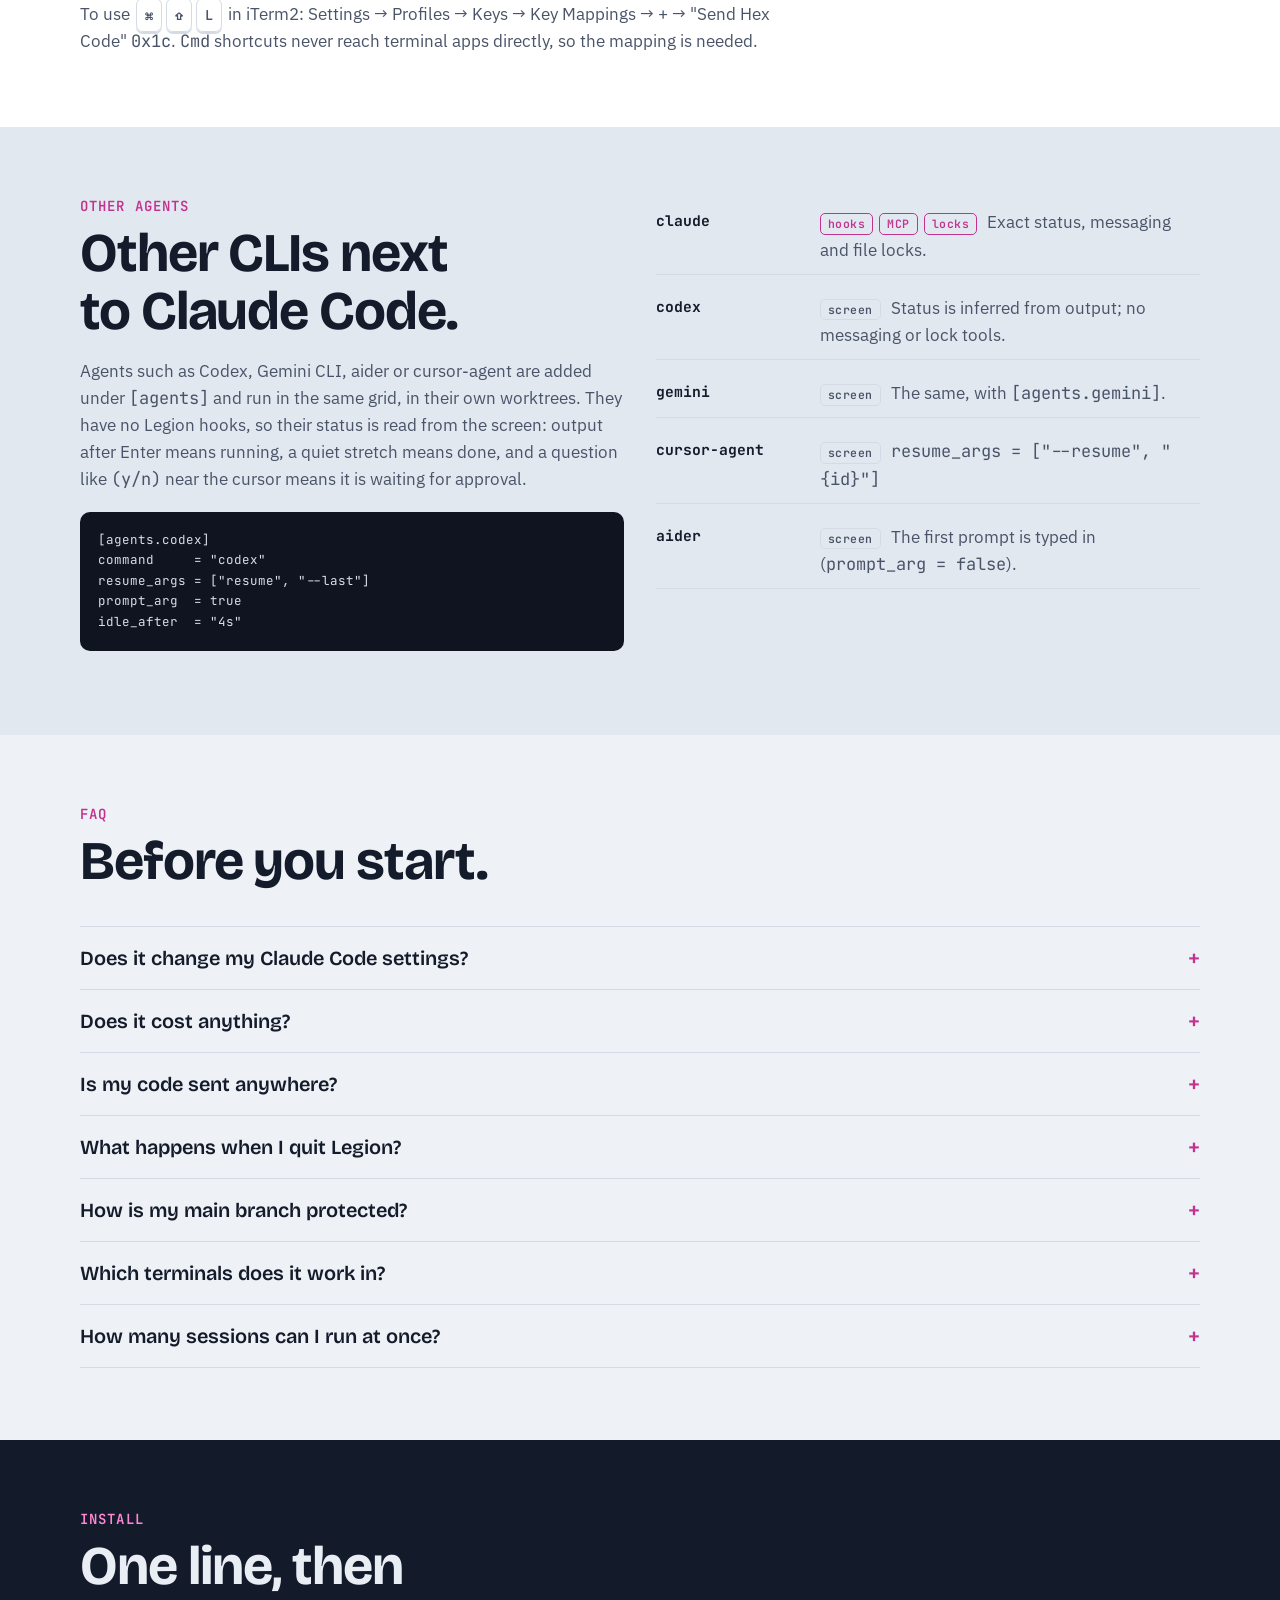
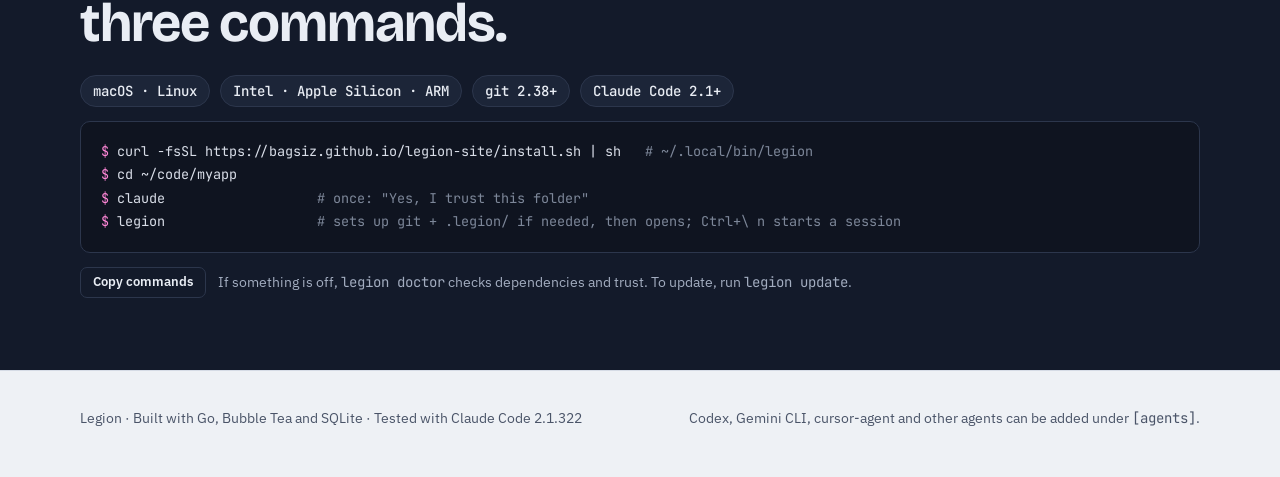
==== commit a88ba337: "Update site from Legion v0.1.15" ====
--- a/index.html
+++ b/index.html
@@ -345,7 +345,7 @@
   </nav>
 
   <header class="hero" id="top">
-    <a class="release" id="release" href="docs/#mouse"><b id="release-tag">v0.1.14</b><span id="release-text">Scroll any pane with the mouse wheel; click to focus</span></a>
+    <a class="release" id="release" href="docs/#commander"><b id="release-tag">v0.1.15</b><span id="release-text">A calmer commander: worker updates arrive as one batched message</span></a>
     <p class="eyebrow">A terminal for Claude Code</p>
     <h1>One repo. Many Claudes. <em>One screen.</em></h1>
     <p class="lede">Legion runs several Claude Code sessions side by side in one terminal. Each session works in its own git worktree and branch, so they never trample each other, and you can see at a glance who is working, who needs you and who is done.</p>
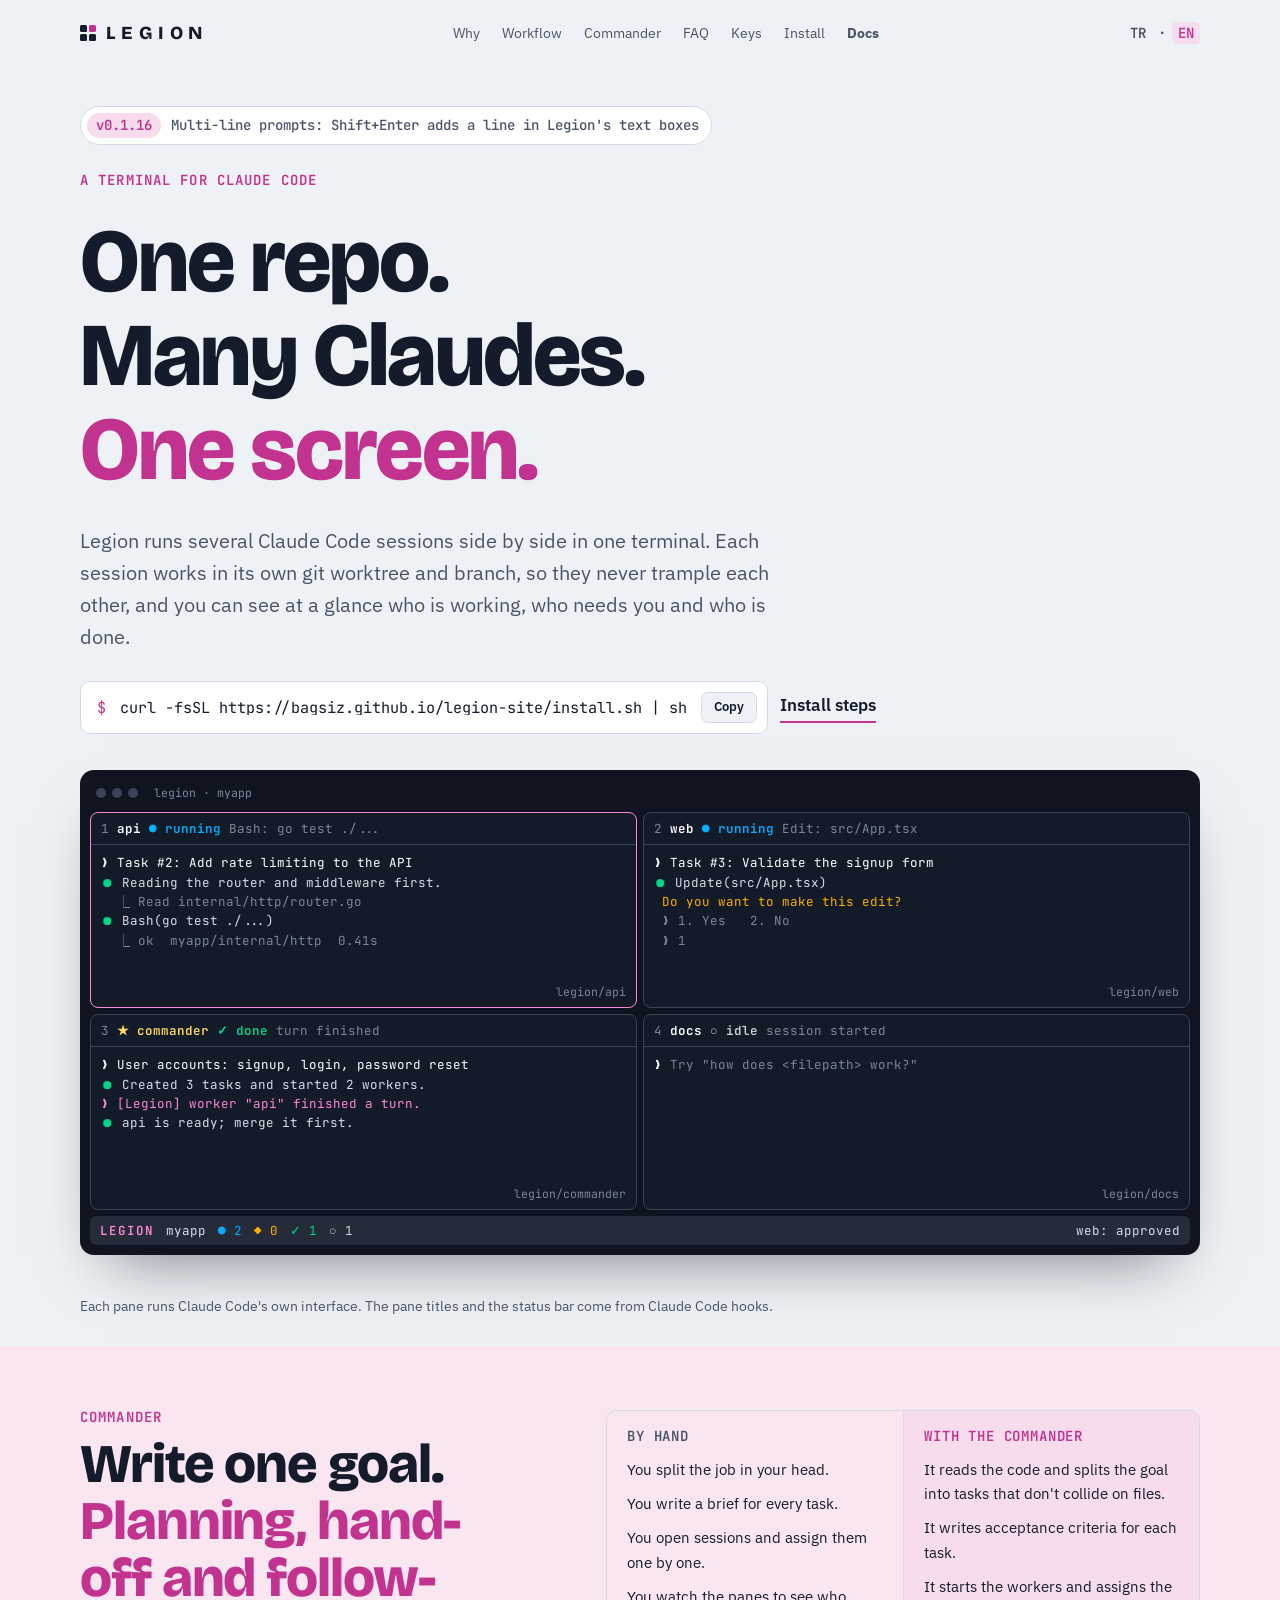
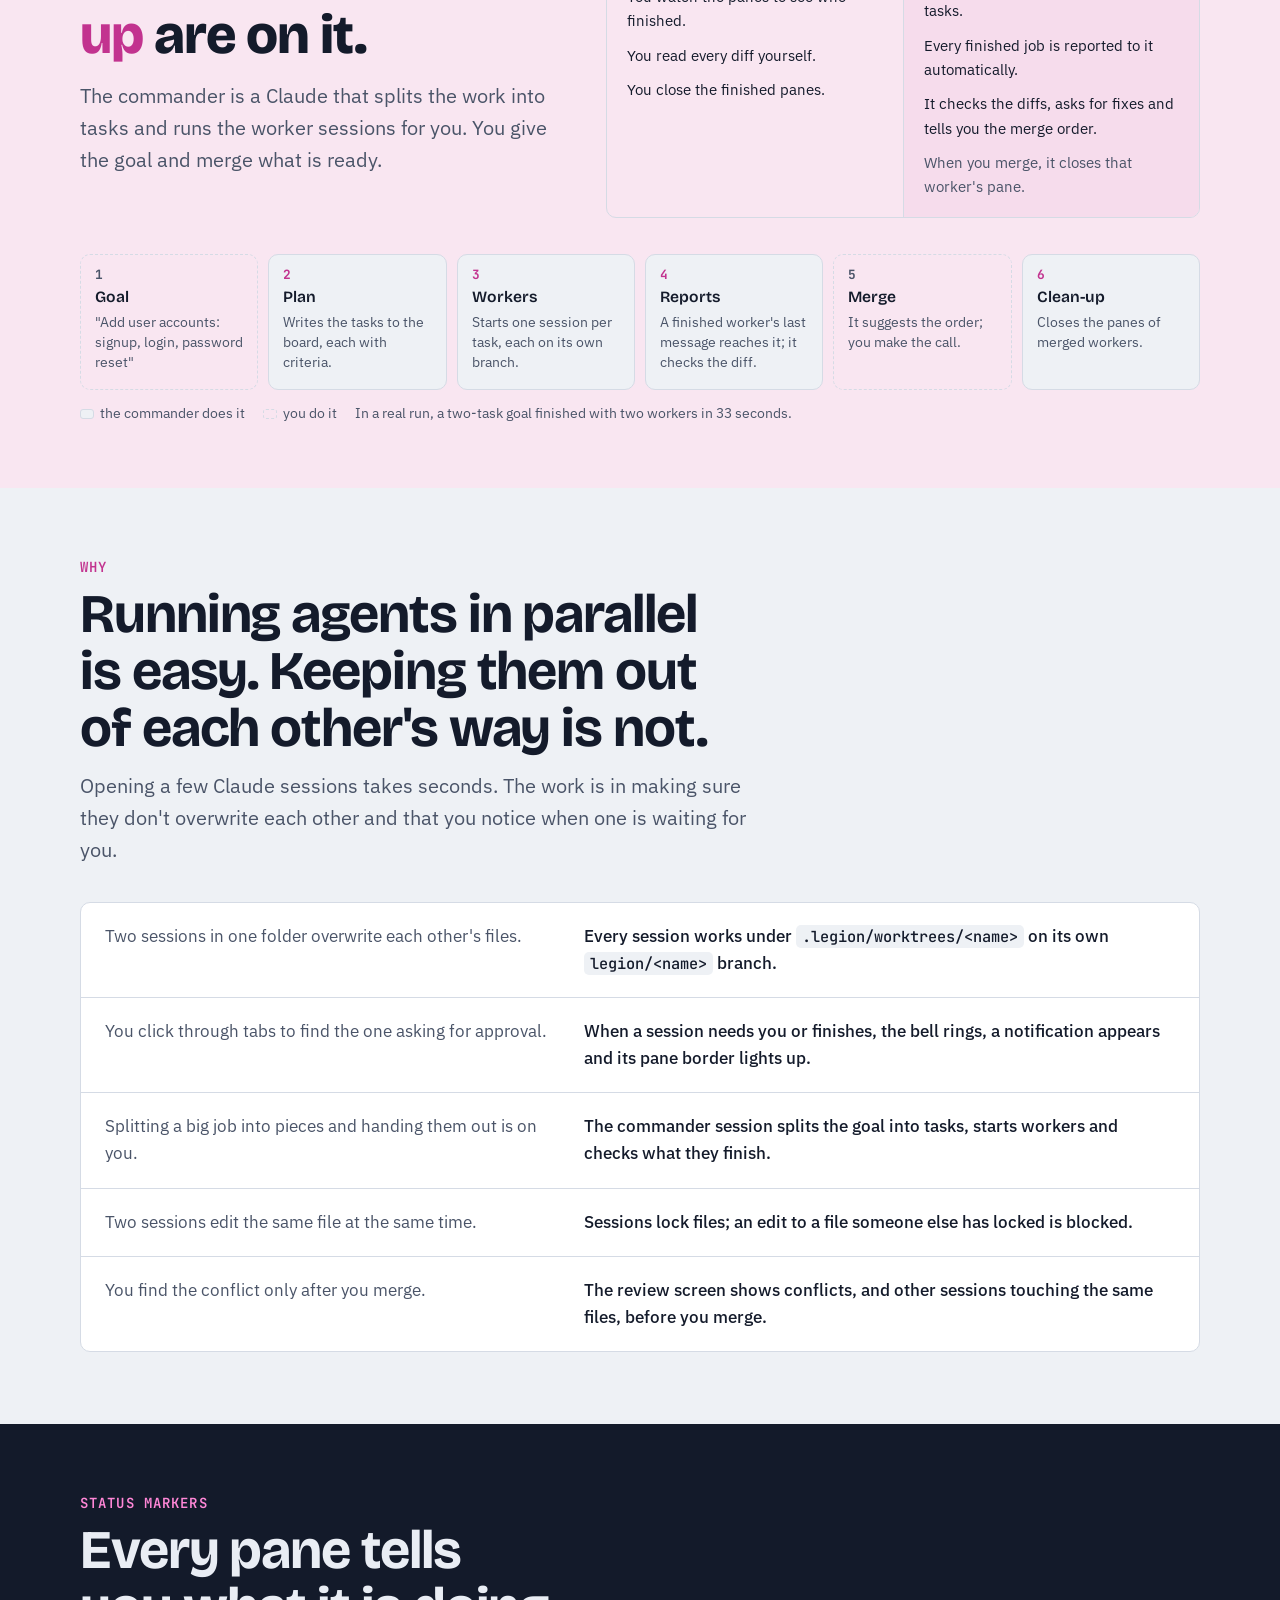
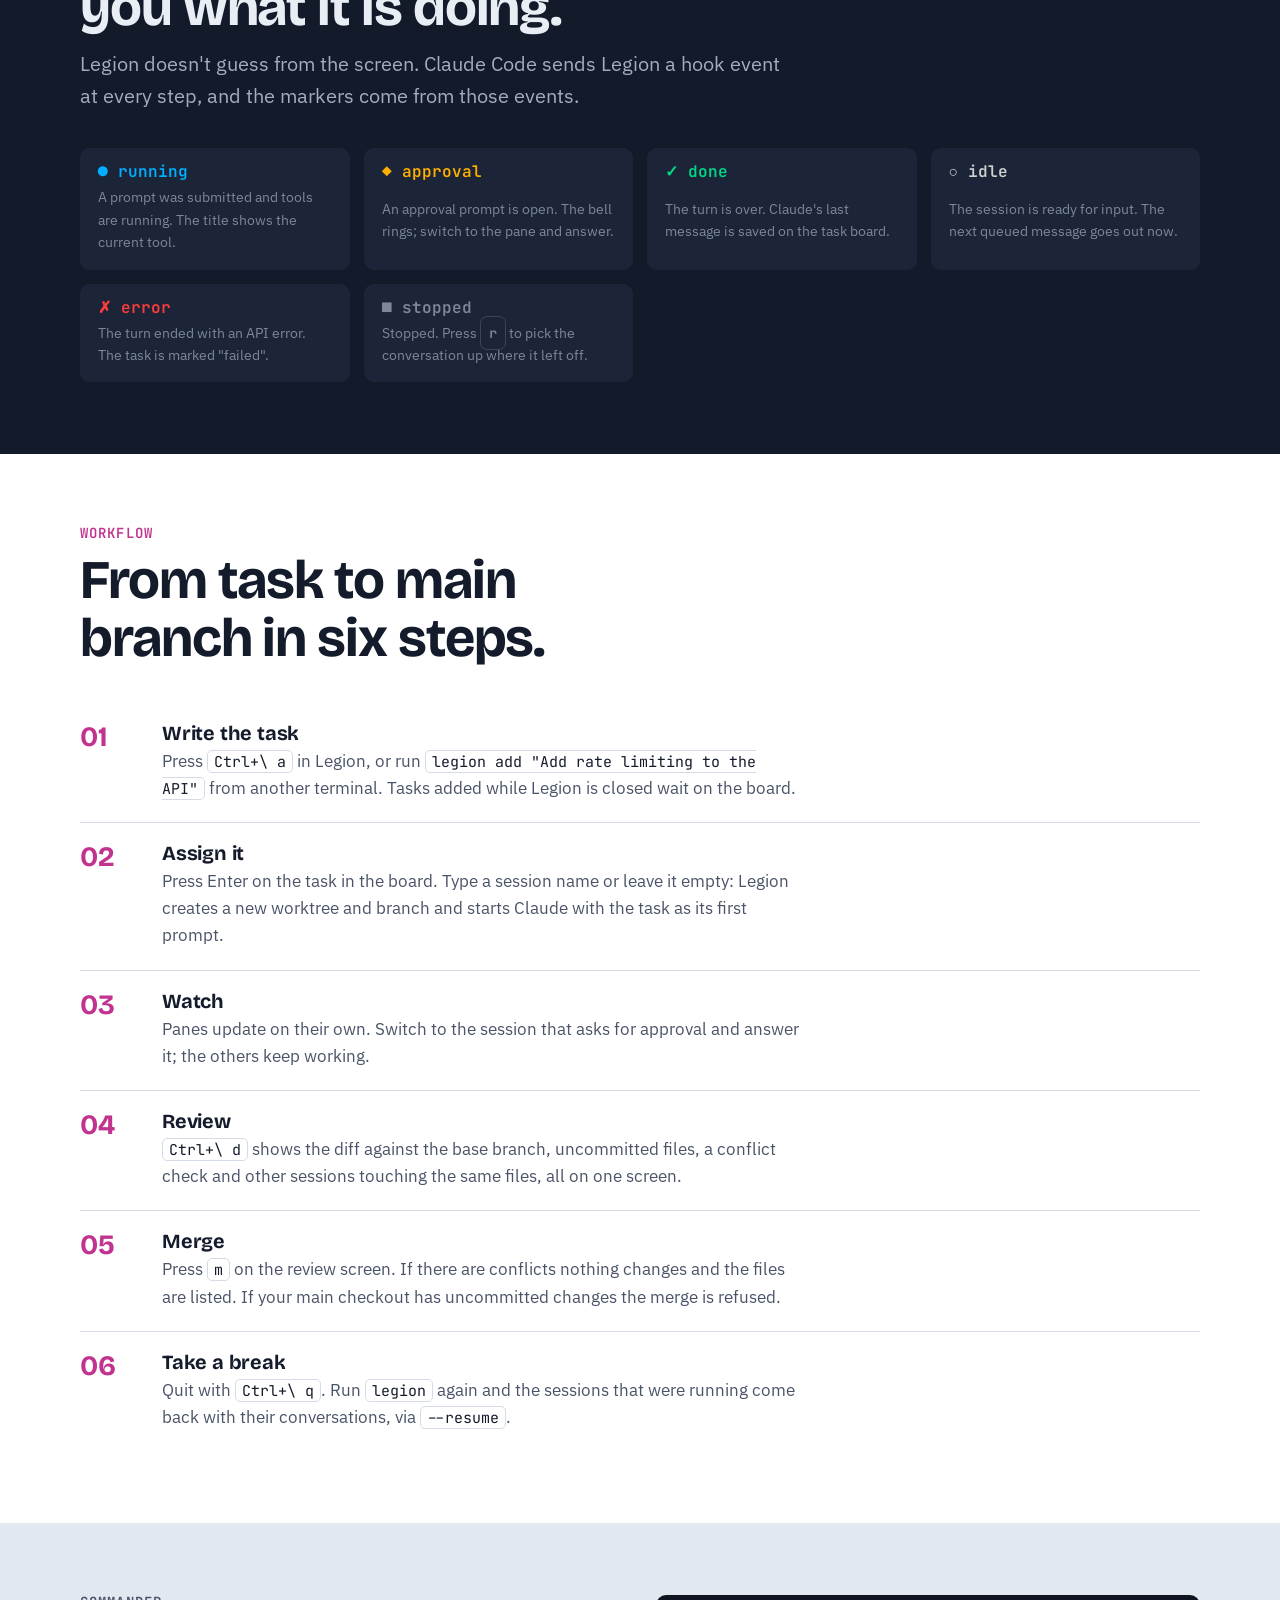
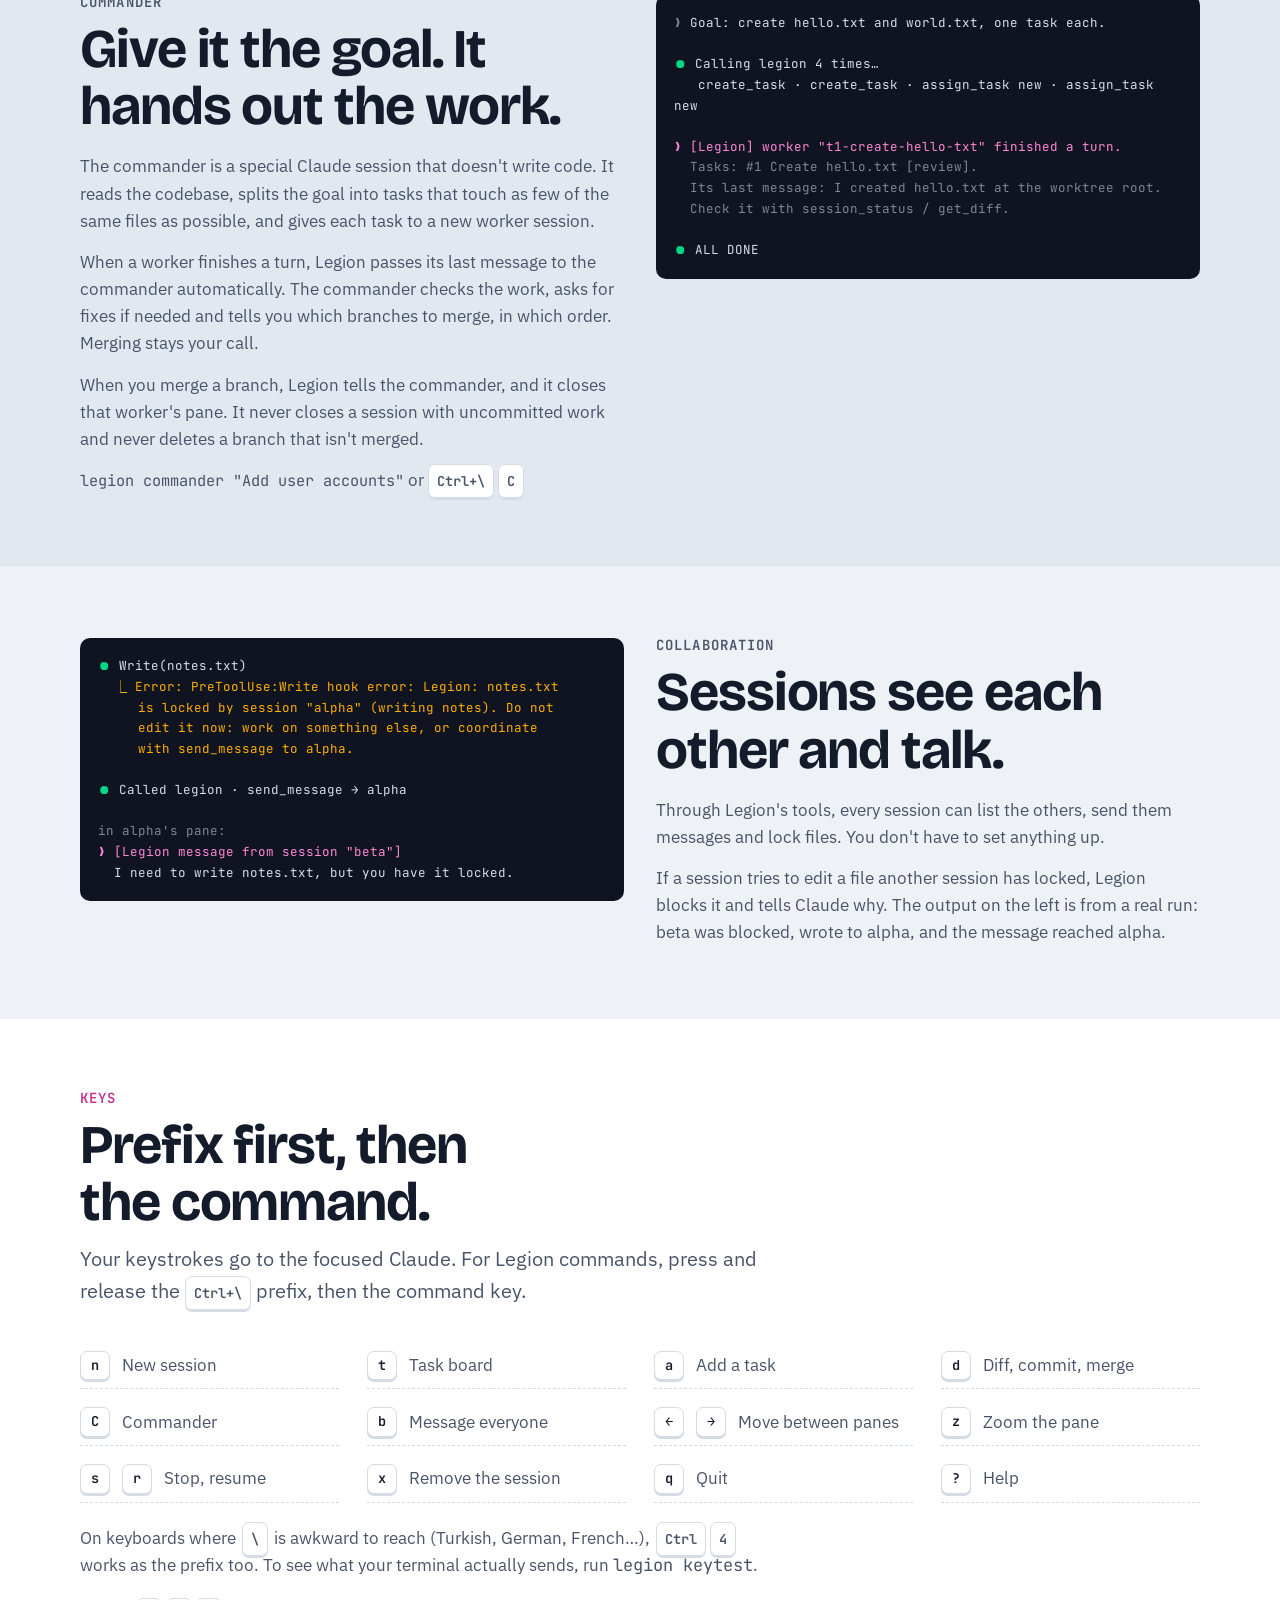
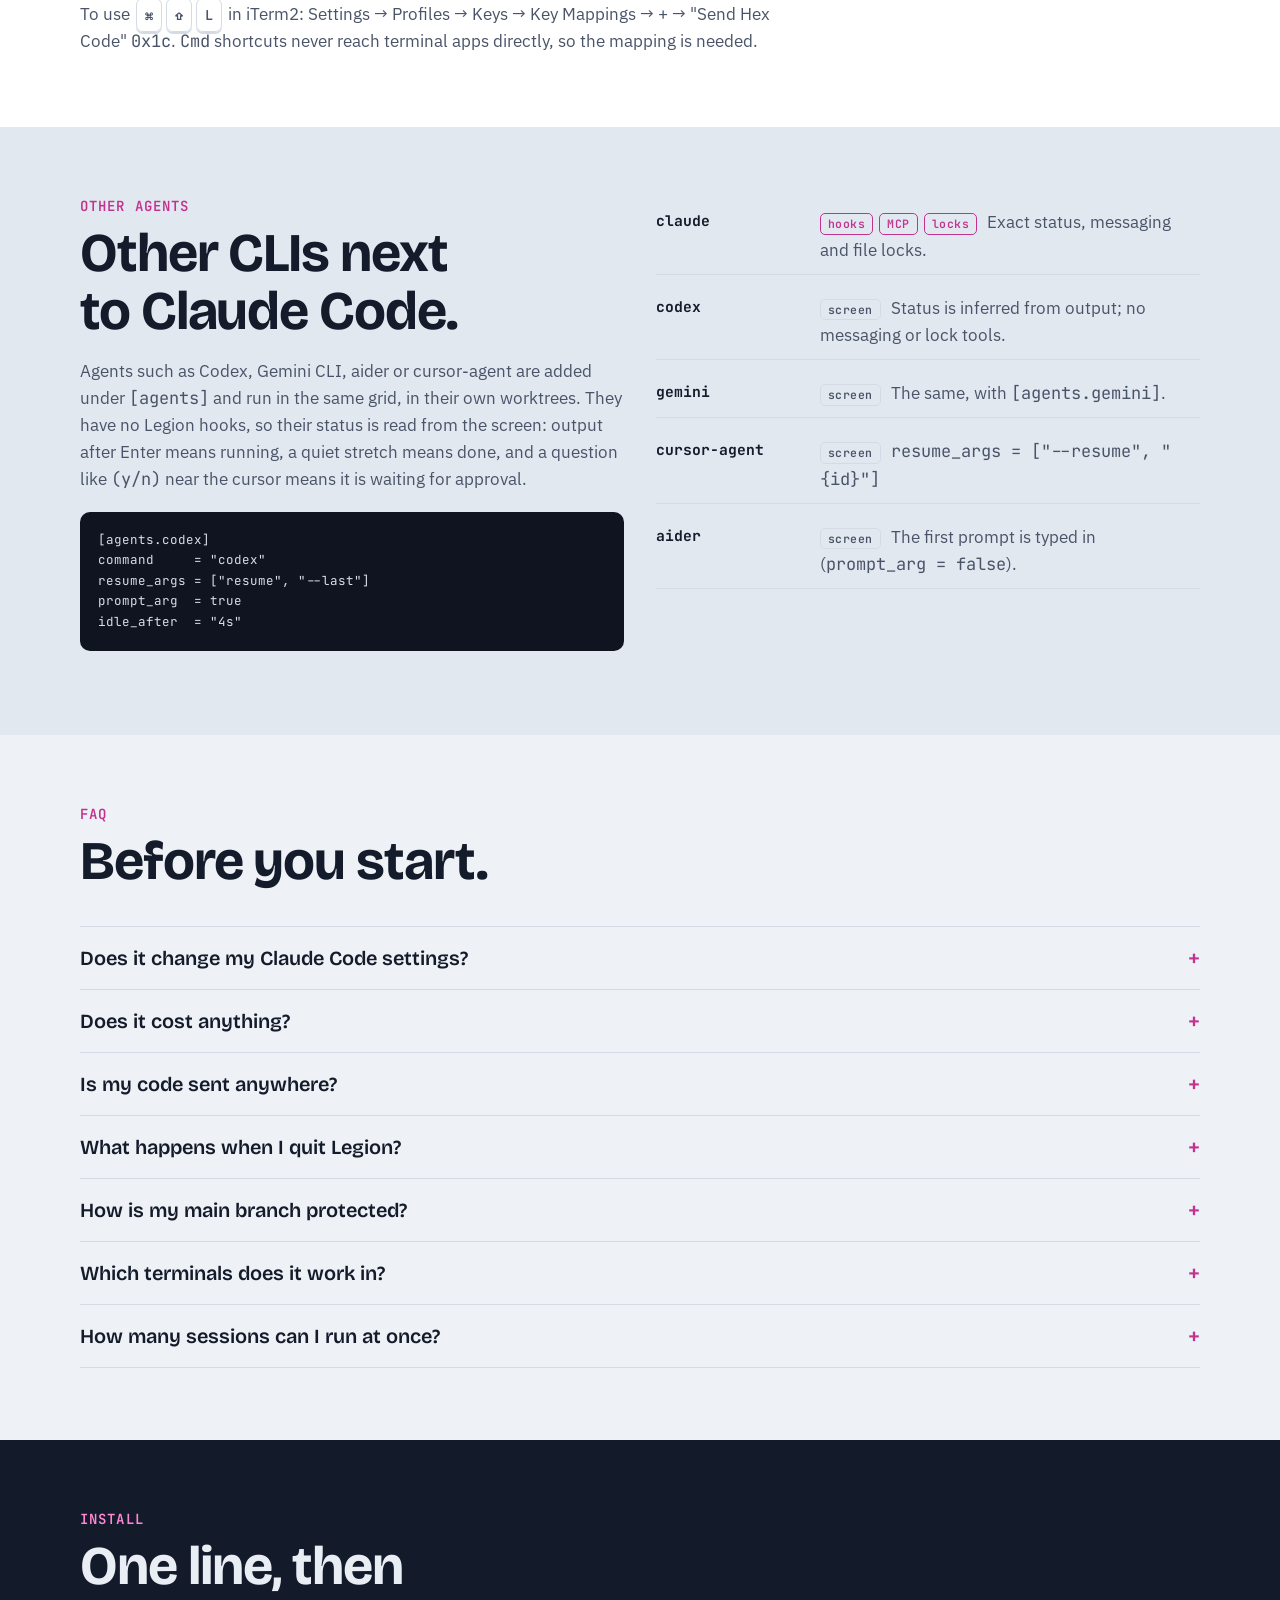
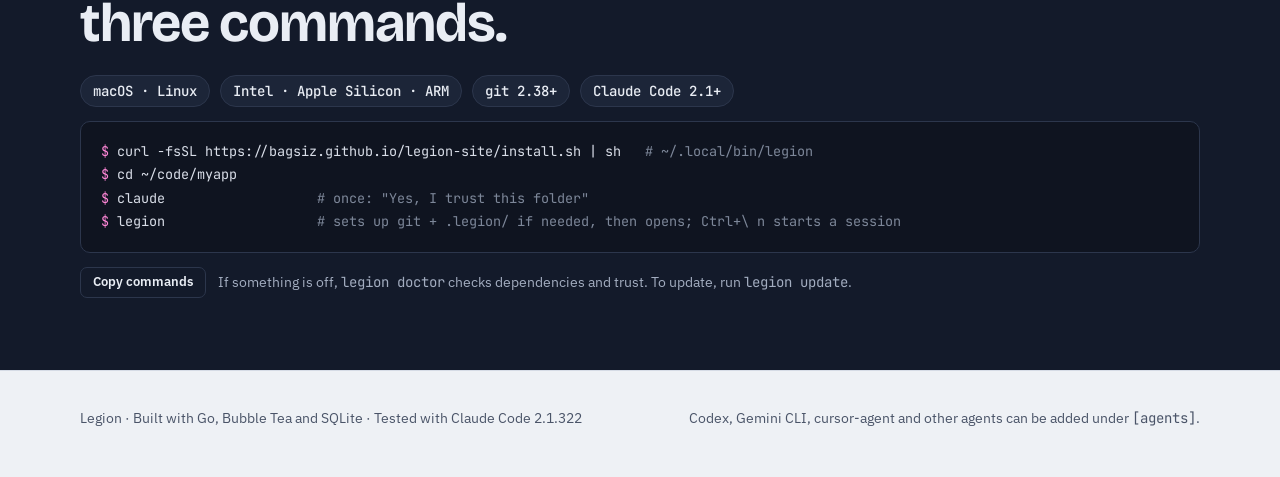
==== commit 43f09562: "Update site from Legion v0.1.16" ====
--- a/index.html
+++ b/index.html
@@ -345,7 +345,7 @@
   </nav>
 
   <header class="hero" id="top">
-    <a class="release" id="release" href="docs/#commander"><b id="release-tag">v0.1.15</b><span id="release-text">A calmer commander: worker updates arrive as one batched message</span></a>
+    <a class="release" id="release" href="docs/#keys"><b id="release-tag">v0.1.16</b><span id="release-text">Multi-line prompts: Shift+Enter adds a line in Legion's text boxes</span></a>
     <p class="eyebrow">A terminal for Claude Code</p>
     <h1>One repo. Many Claudes. <em>One screen.</em></h1>
     <p class="lede">Legion runs several Claude Code sessions side by side in one terminal. Each session works in its own git worktree and branch, so they never trample each other, and you can see at a glance who is working, who needs you and who is done.</p>
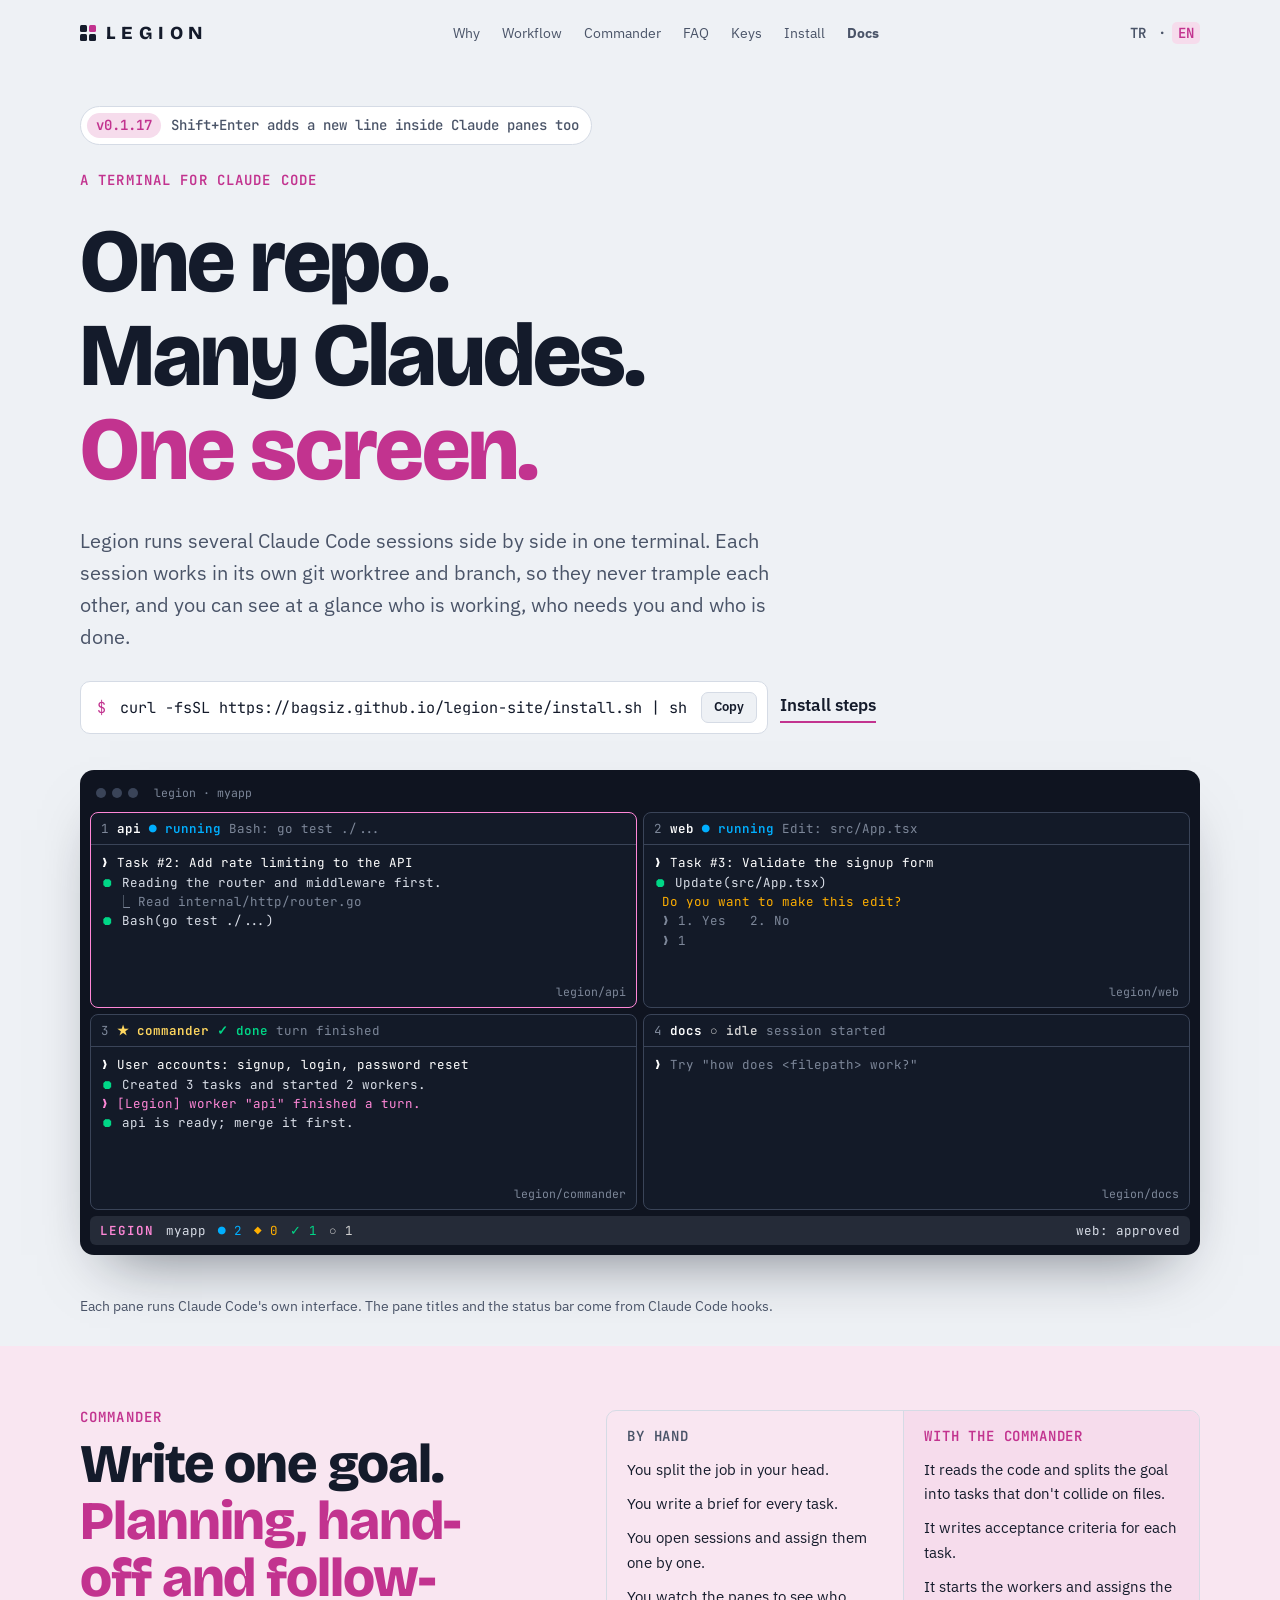
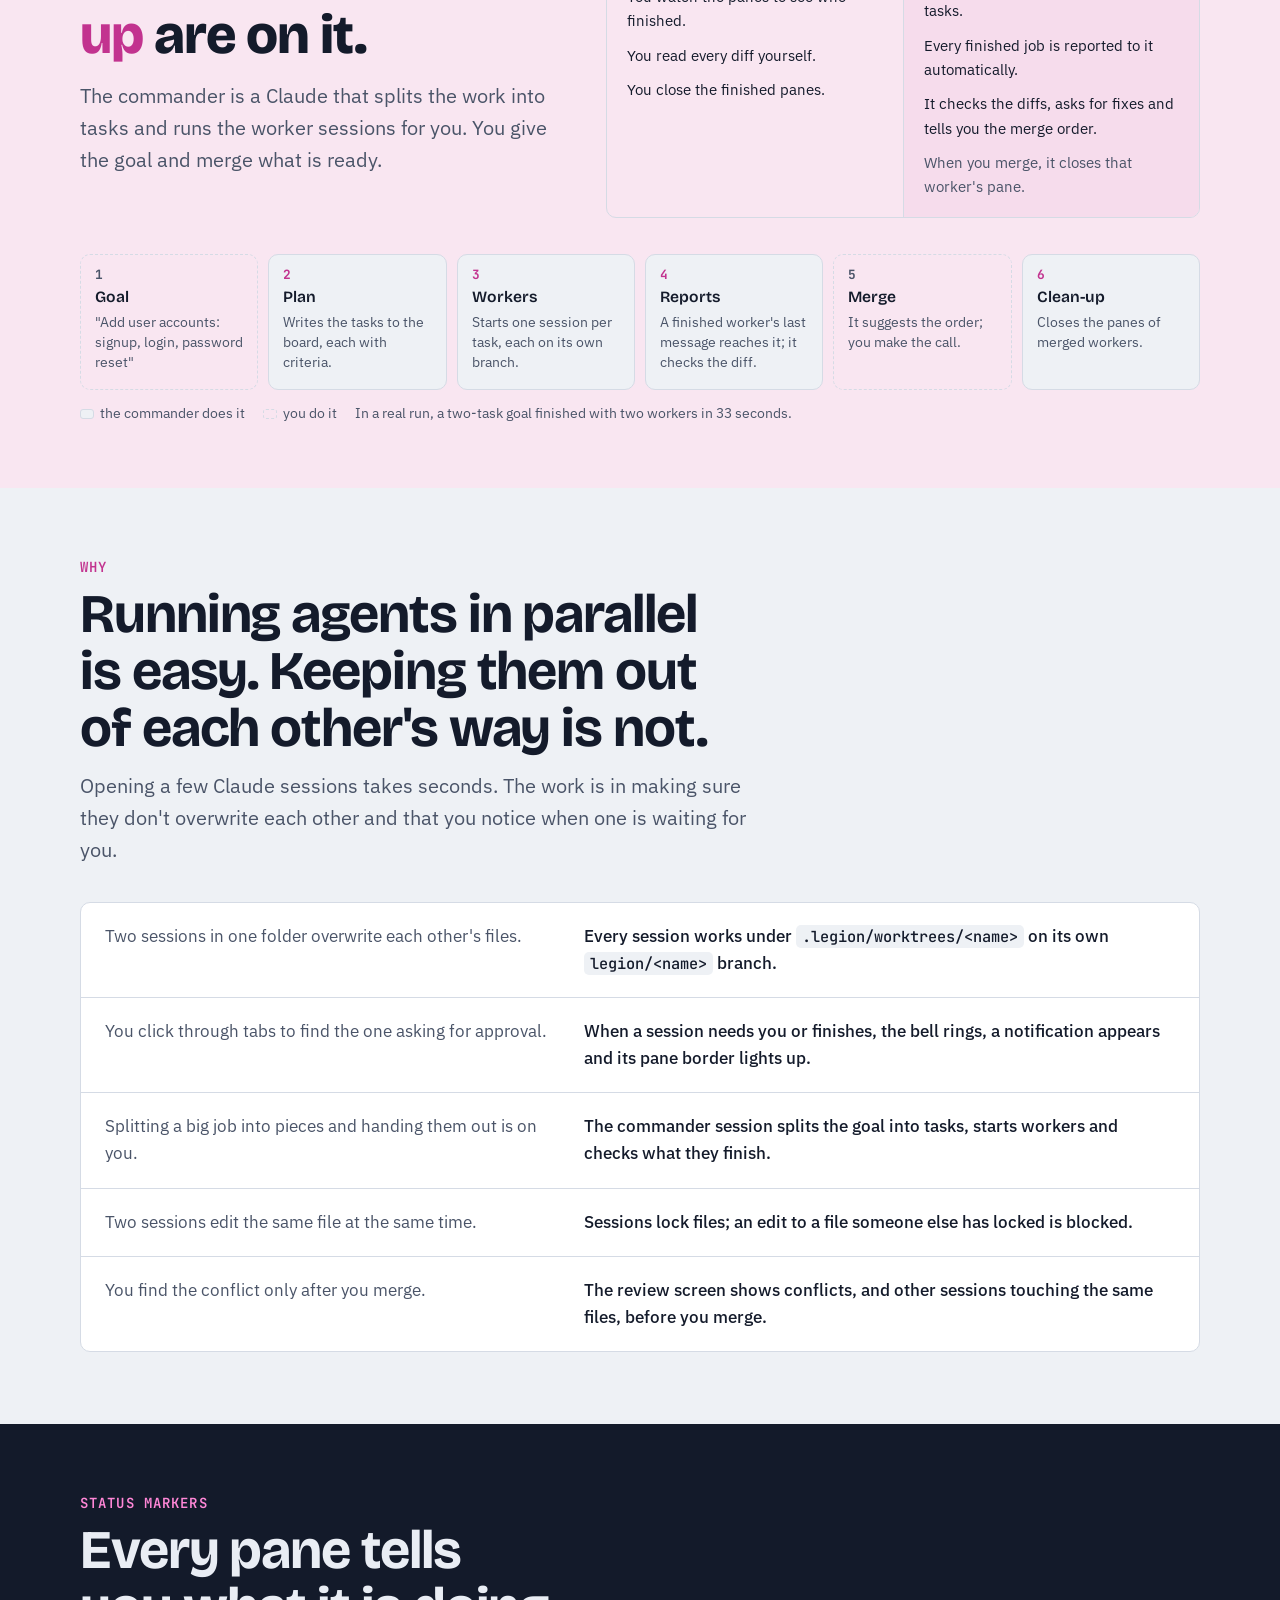
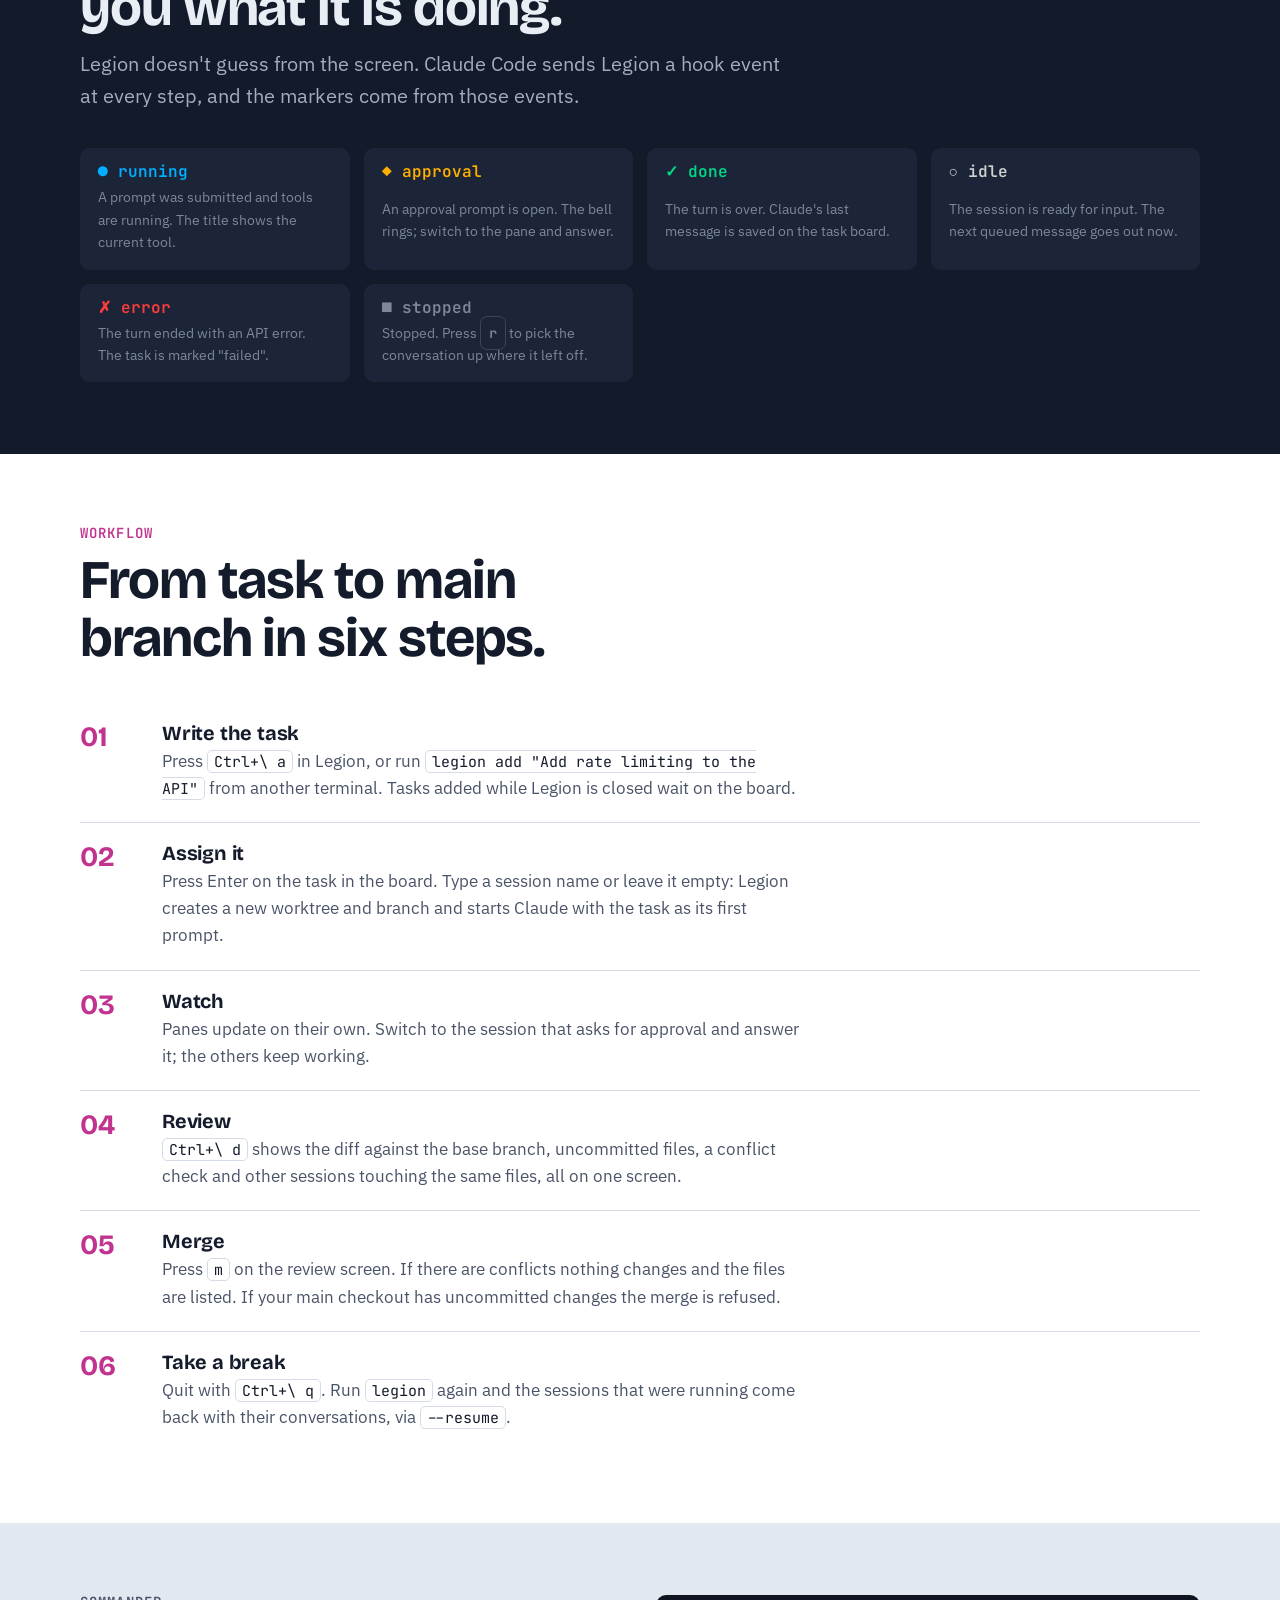
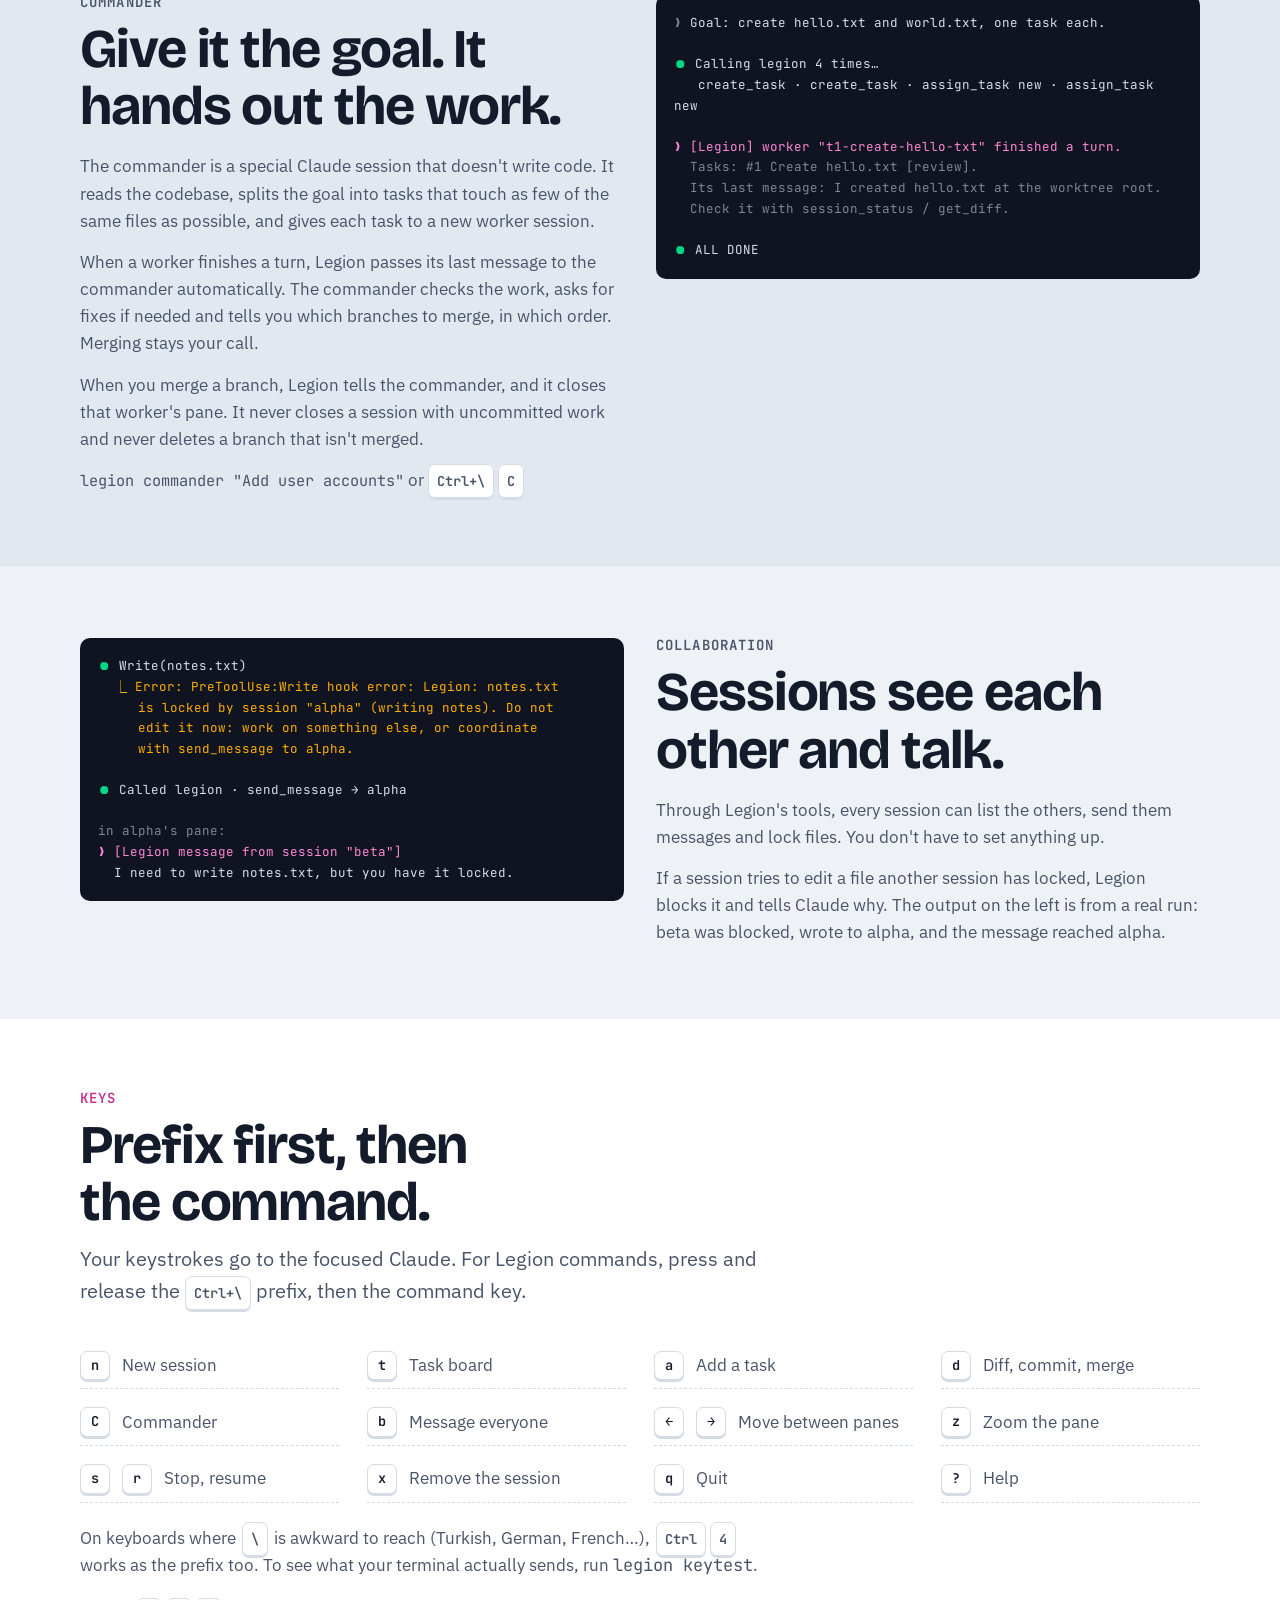
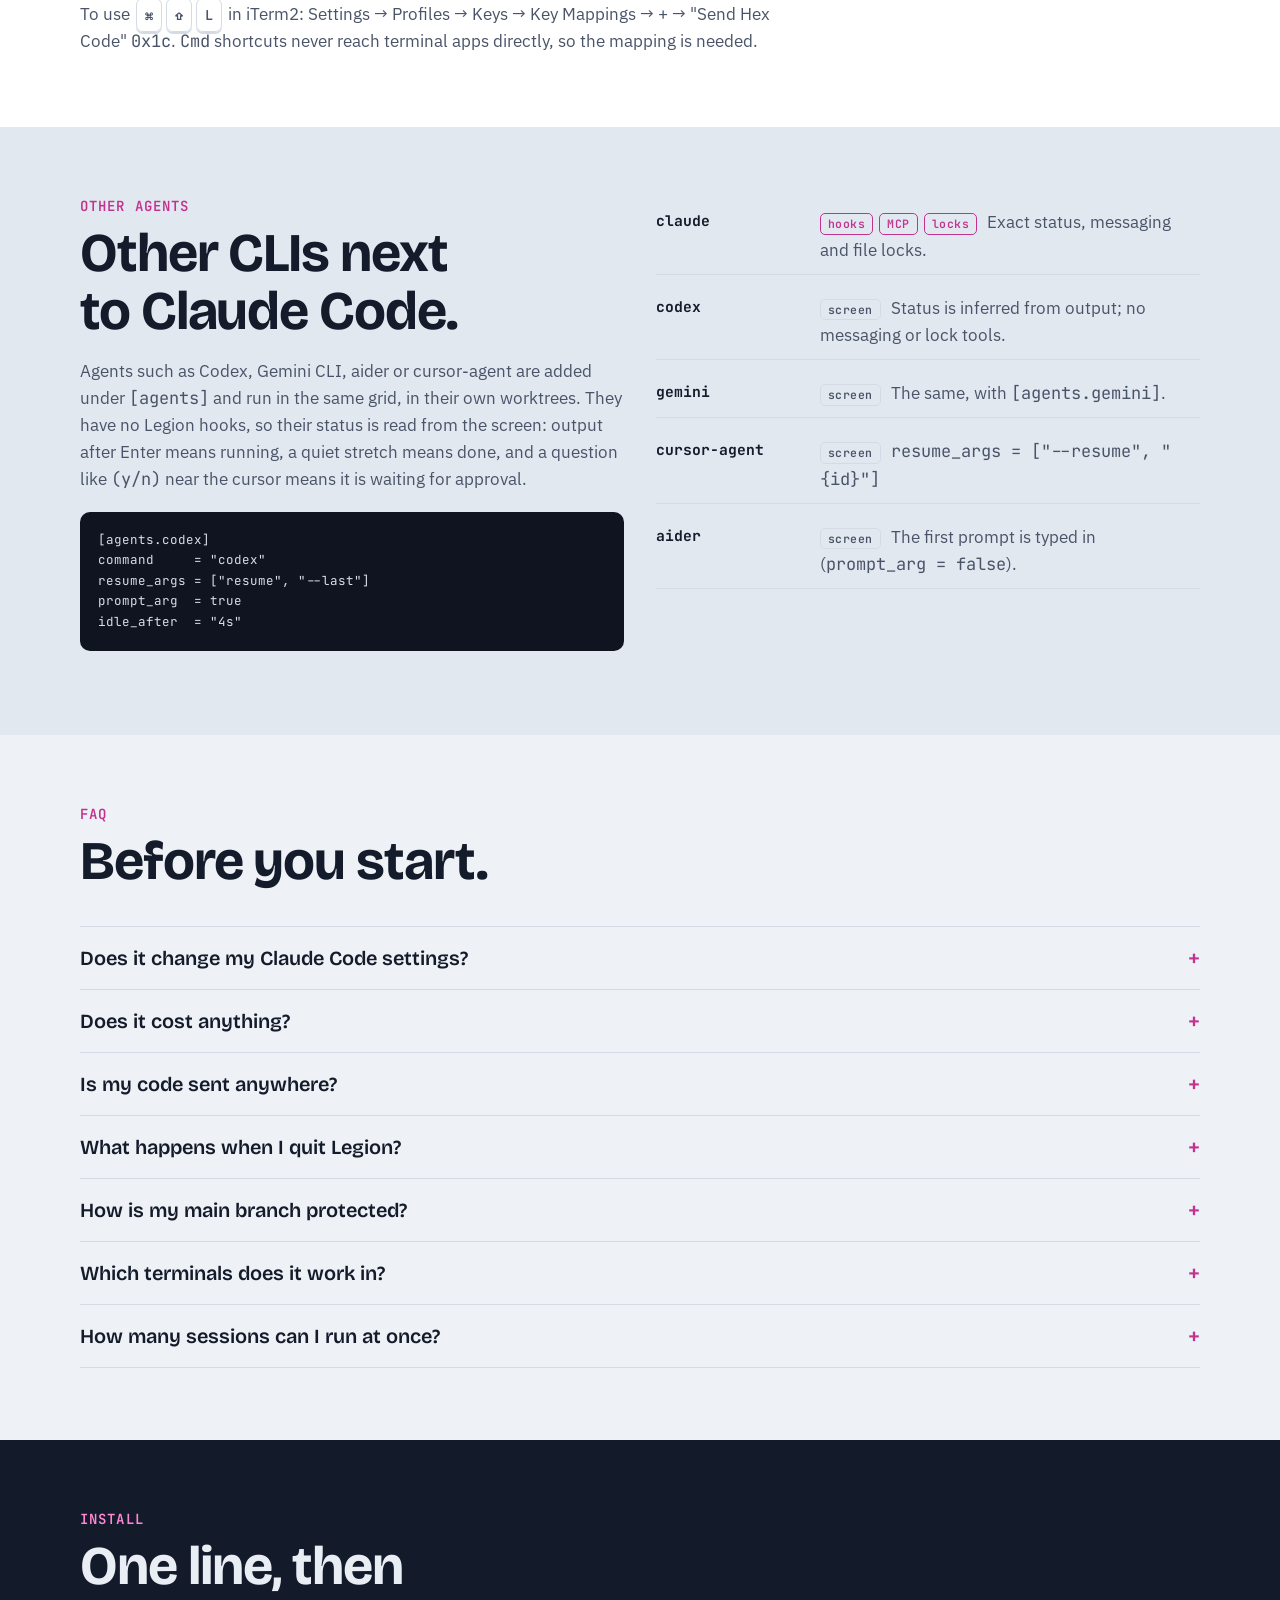
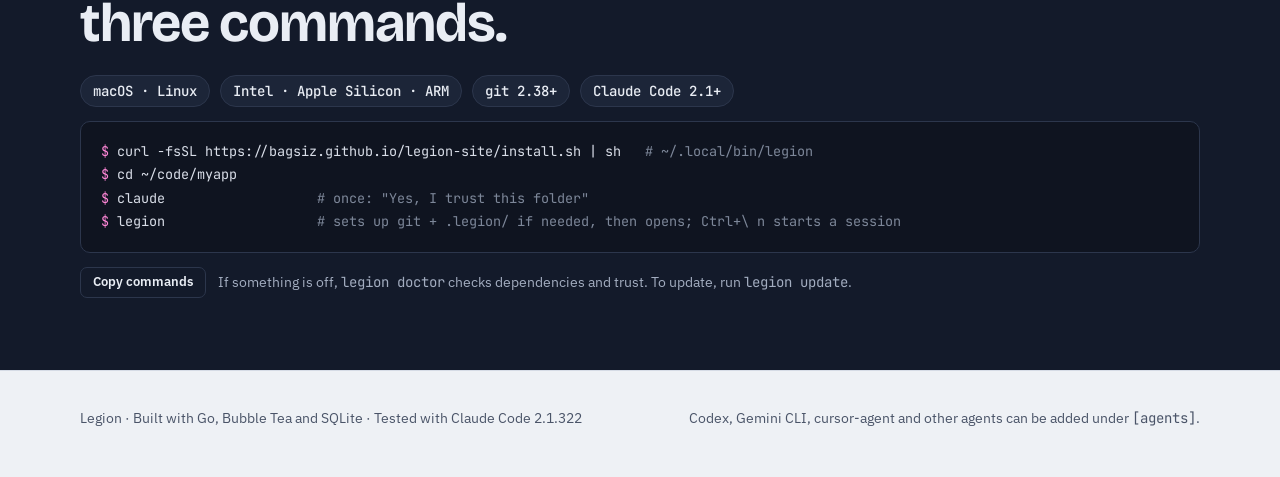
==== commit adfe2af6: "Update site from Legion v0.1.17" ====
--- a/index.html
+++ b/index.html
@@ -345,7 +345,7 @@
   </nav>
 
   <header class="hero" id="top">
-    <a class="release" id="release" href="docs/#keys"><b id="release-tag">v0.1.16</b><span id="release-text">Multi-line prompts: Shift+Enter adds a line in Legion's text boxes</span></a>
+    <a class="release" id="release" href="docs/#keys"><b id="release-tag">v0.1.17</b><span id="release-text">Shift+Enter adds a new line inside Claude panes too</span></a>
     <p class="eyebrow">A terminal for Claude Code</p>
     <h1>One repo. Many Claudes. <em>One screen.</em></h1>
     <p class="lede">Legion runs several Claude Code sessions side by side in one terminal. Each session works in its own git worktree and branch, so they never trample each other, and you can see at a glance who is working, who needs you and who is done.</p>
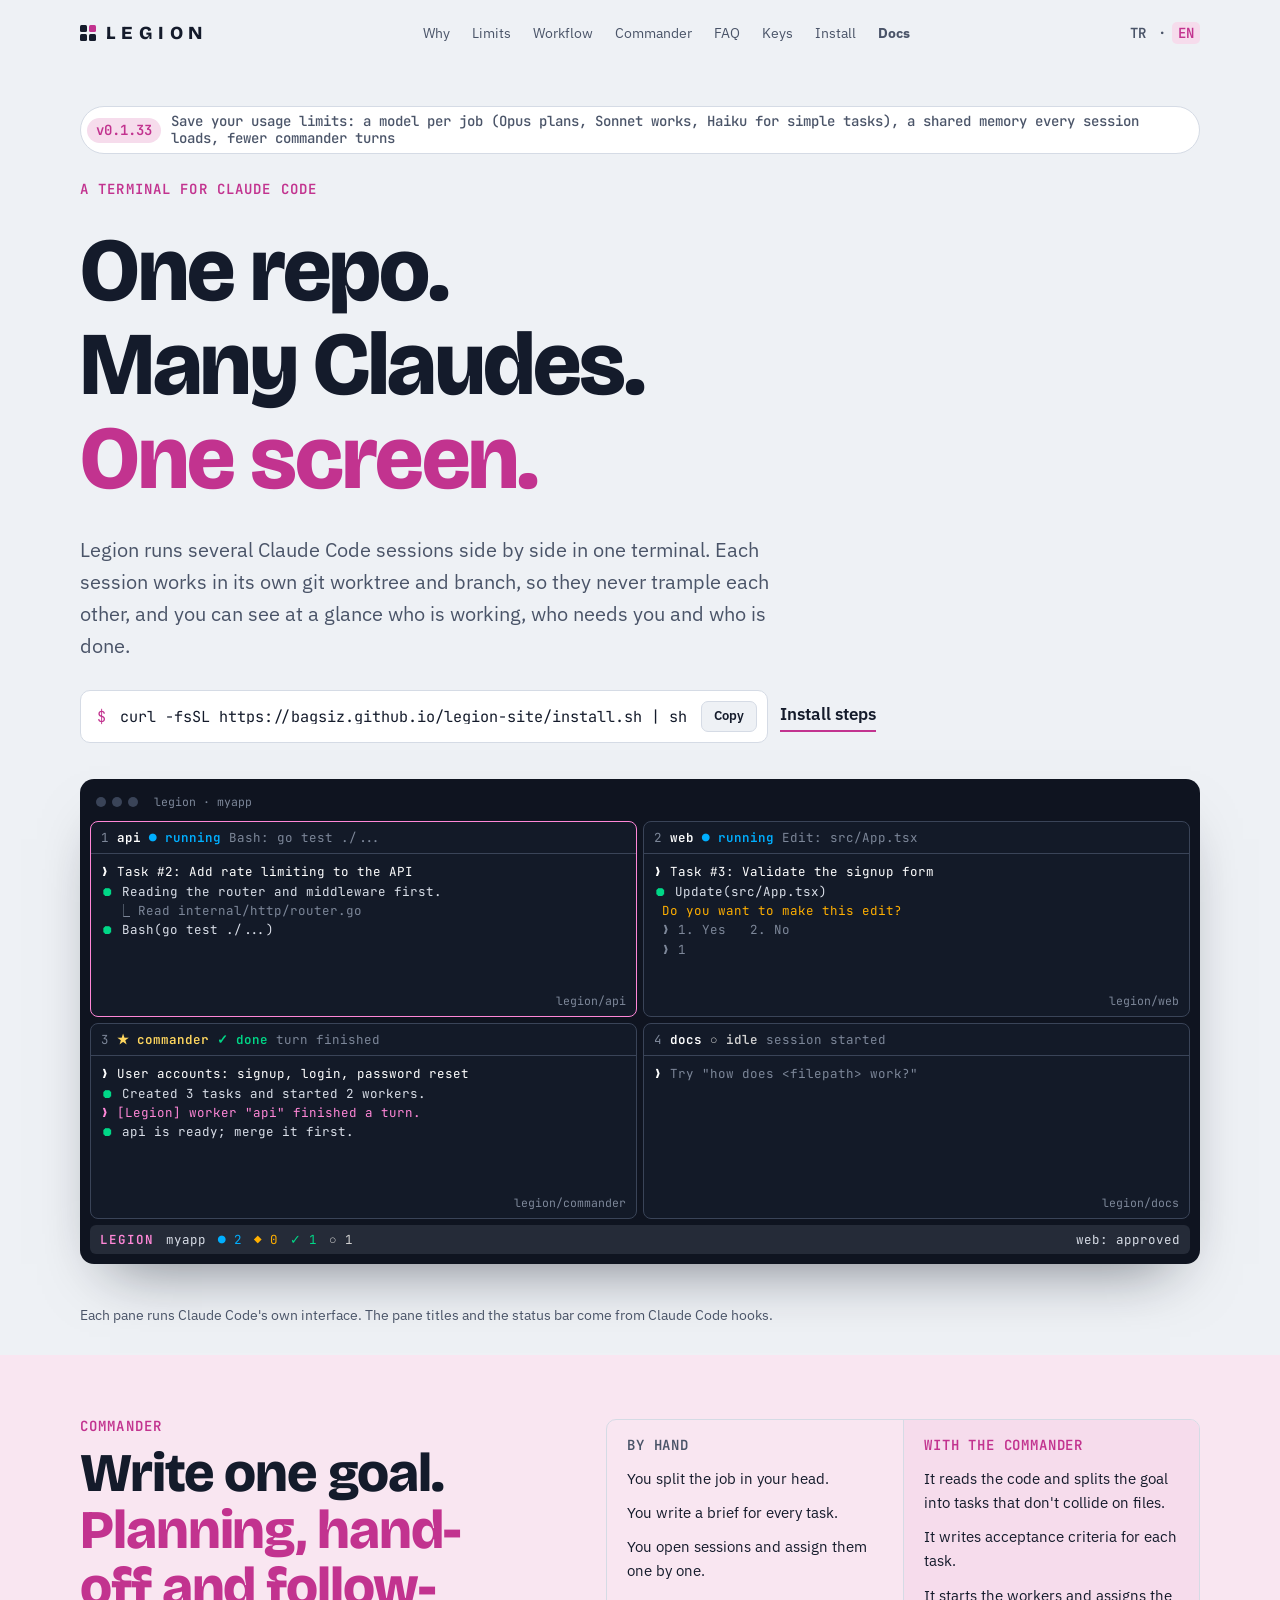
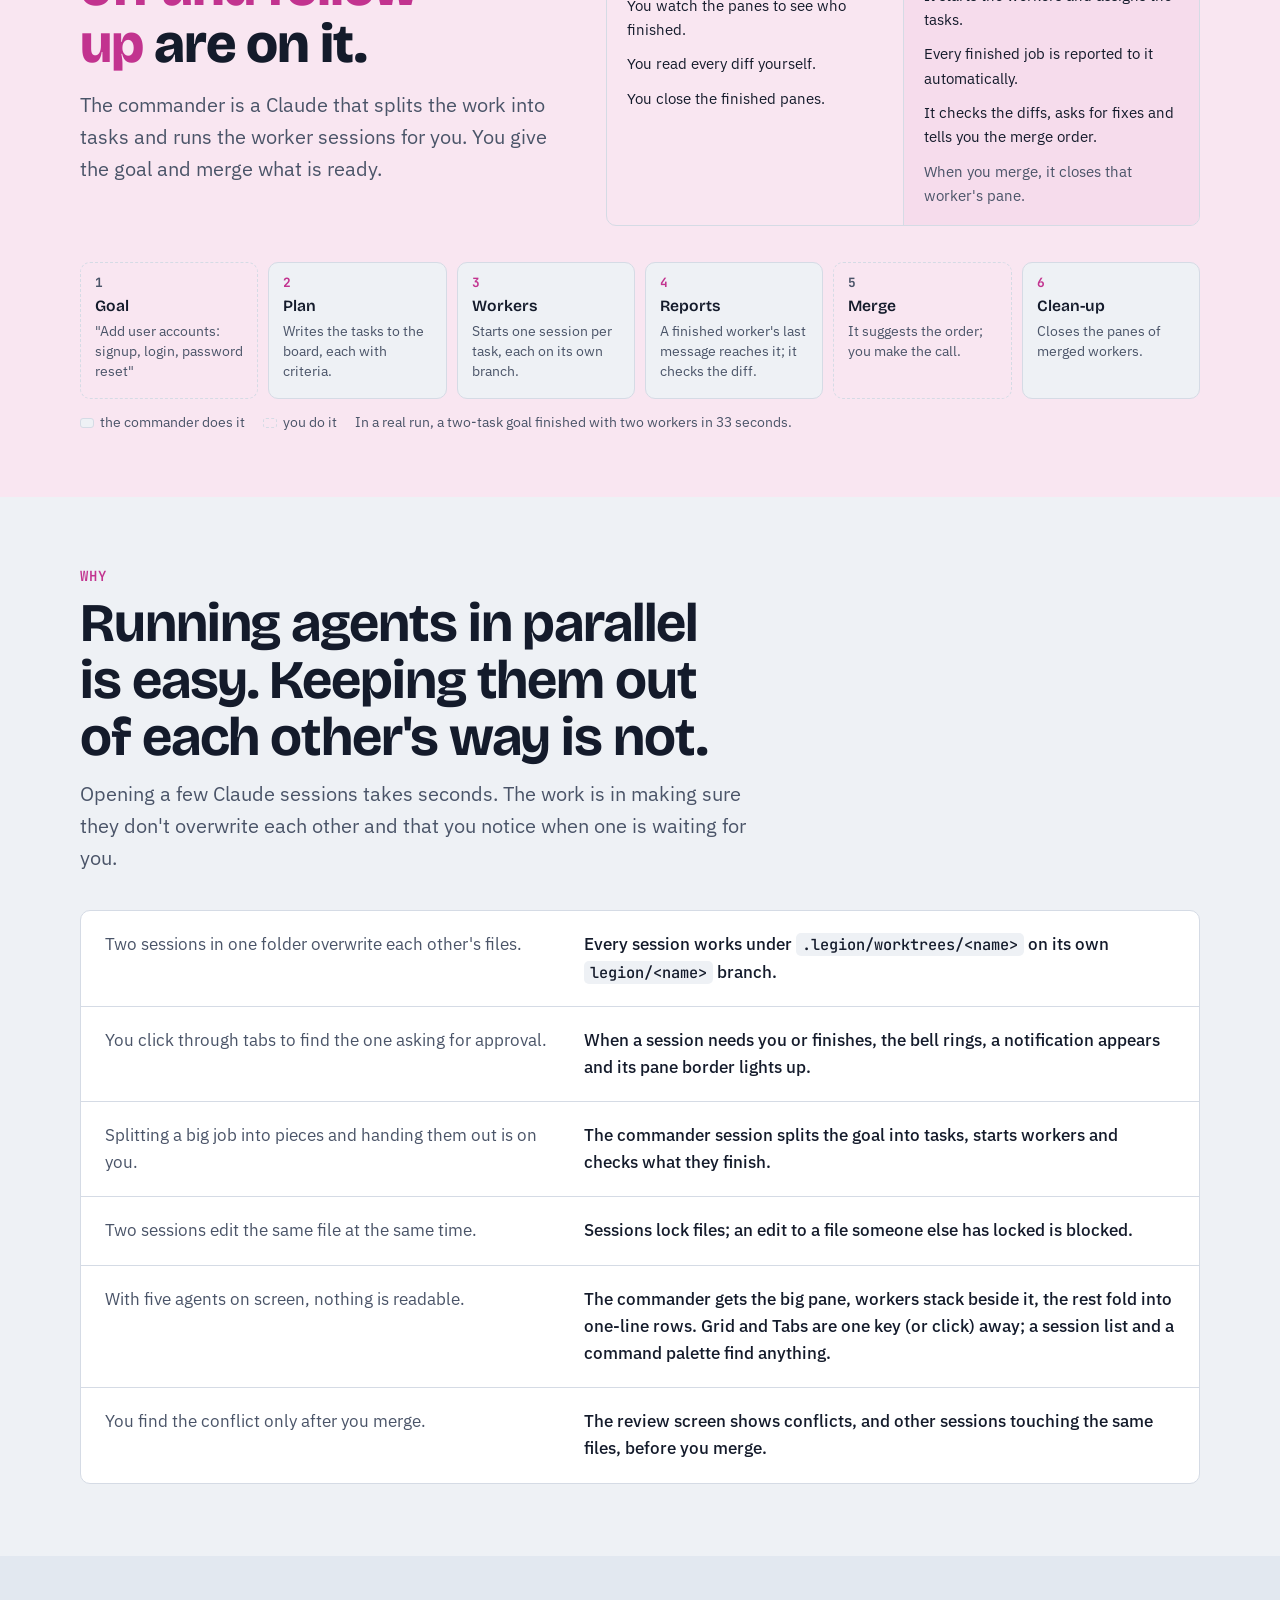
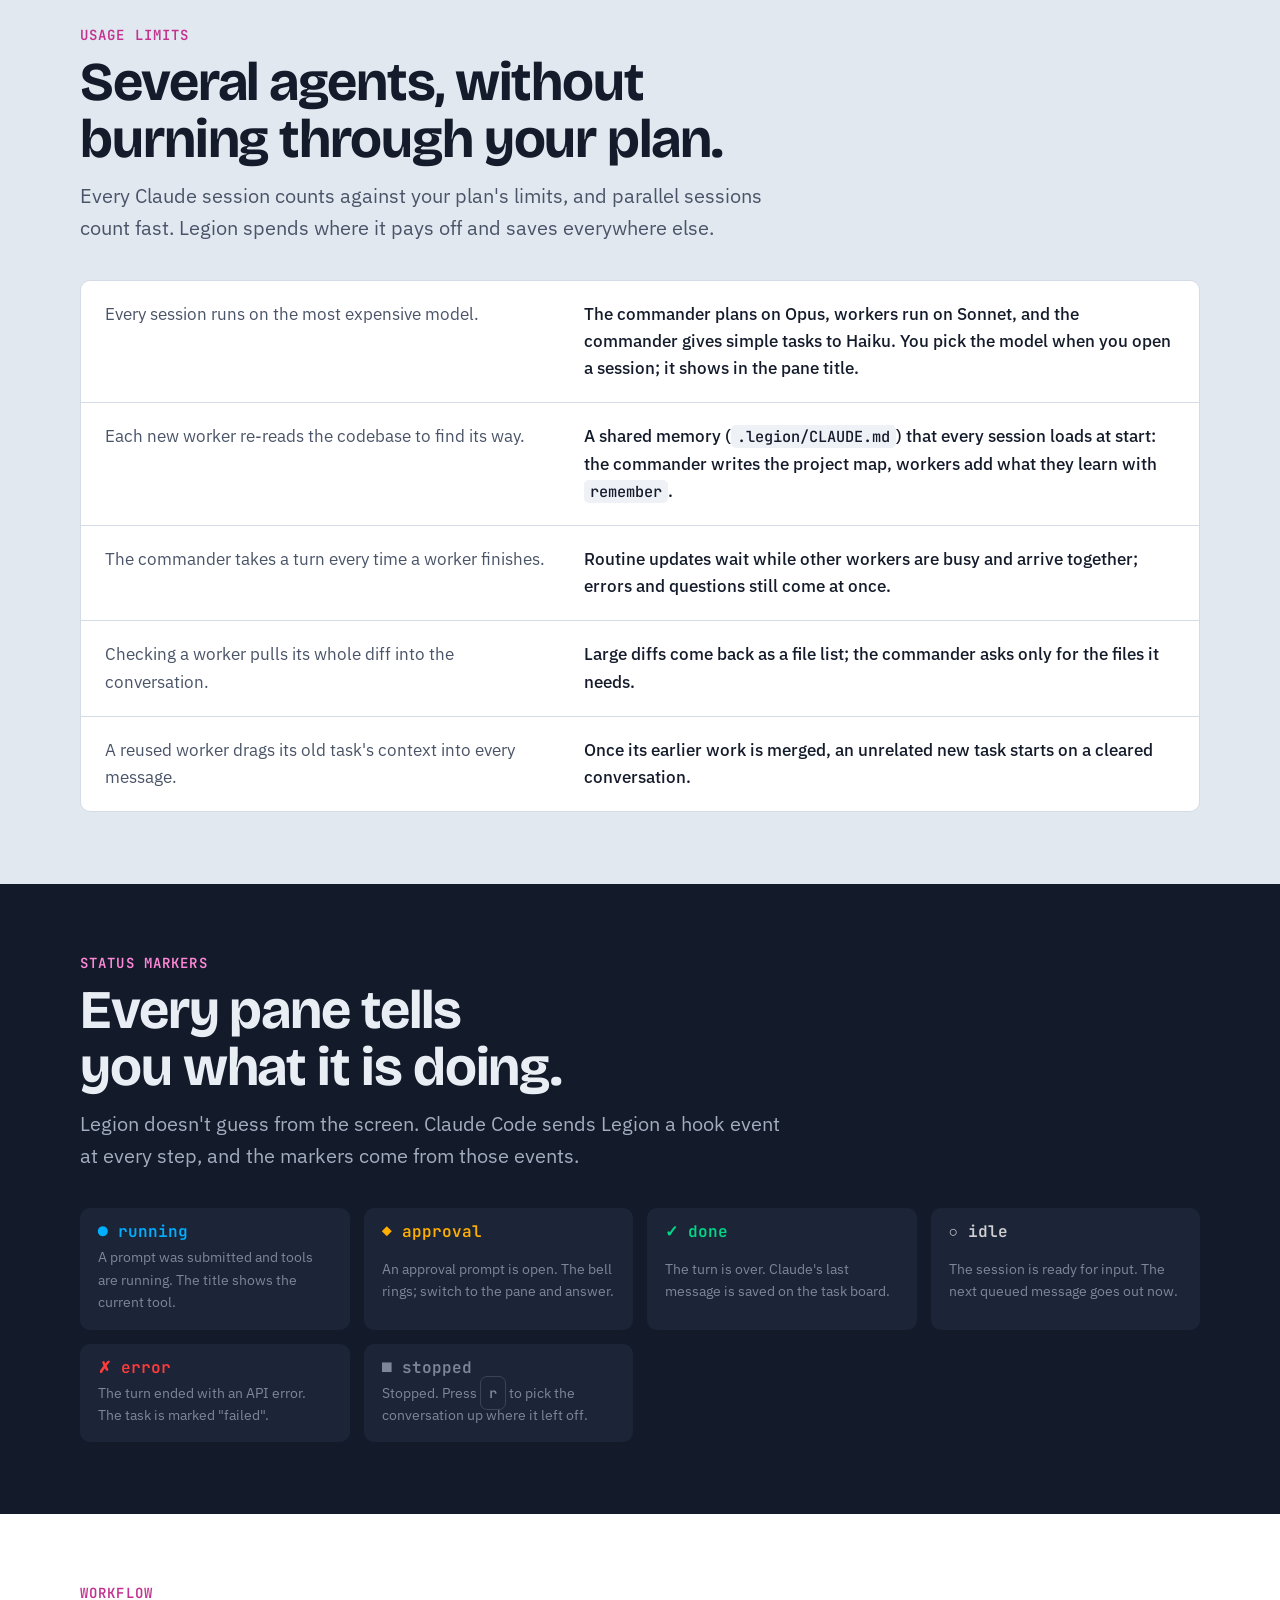
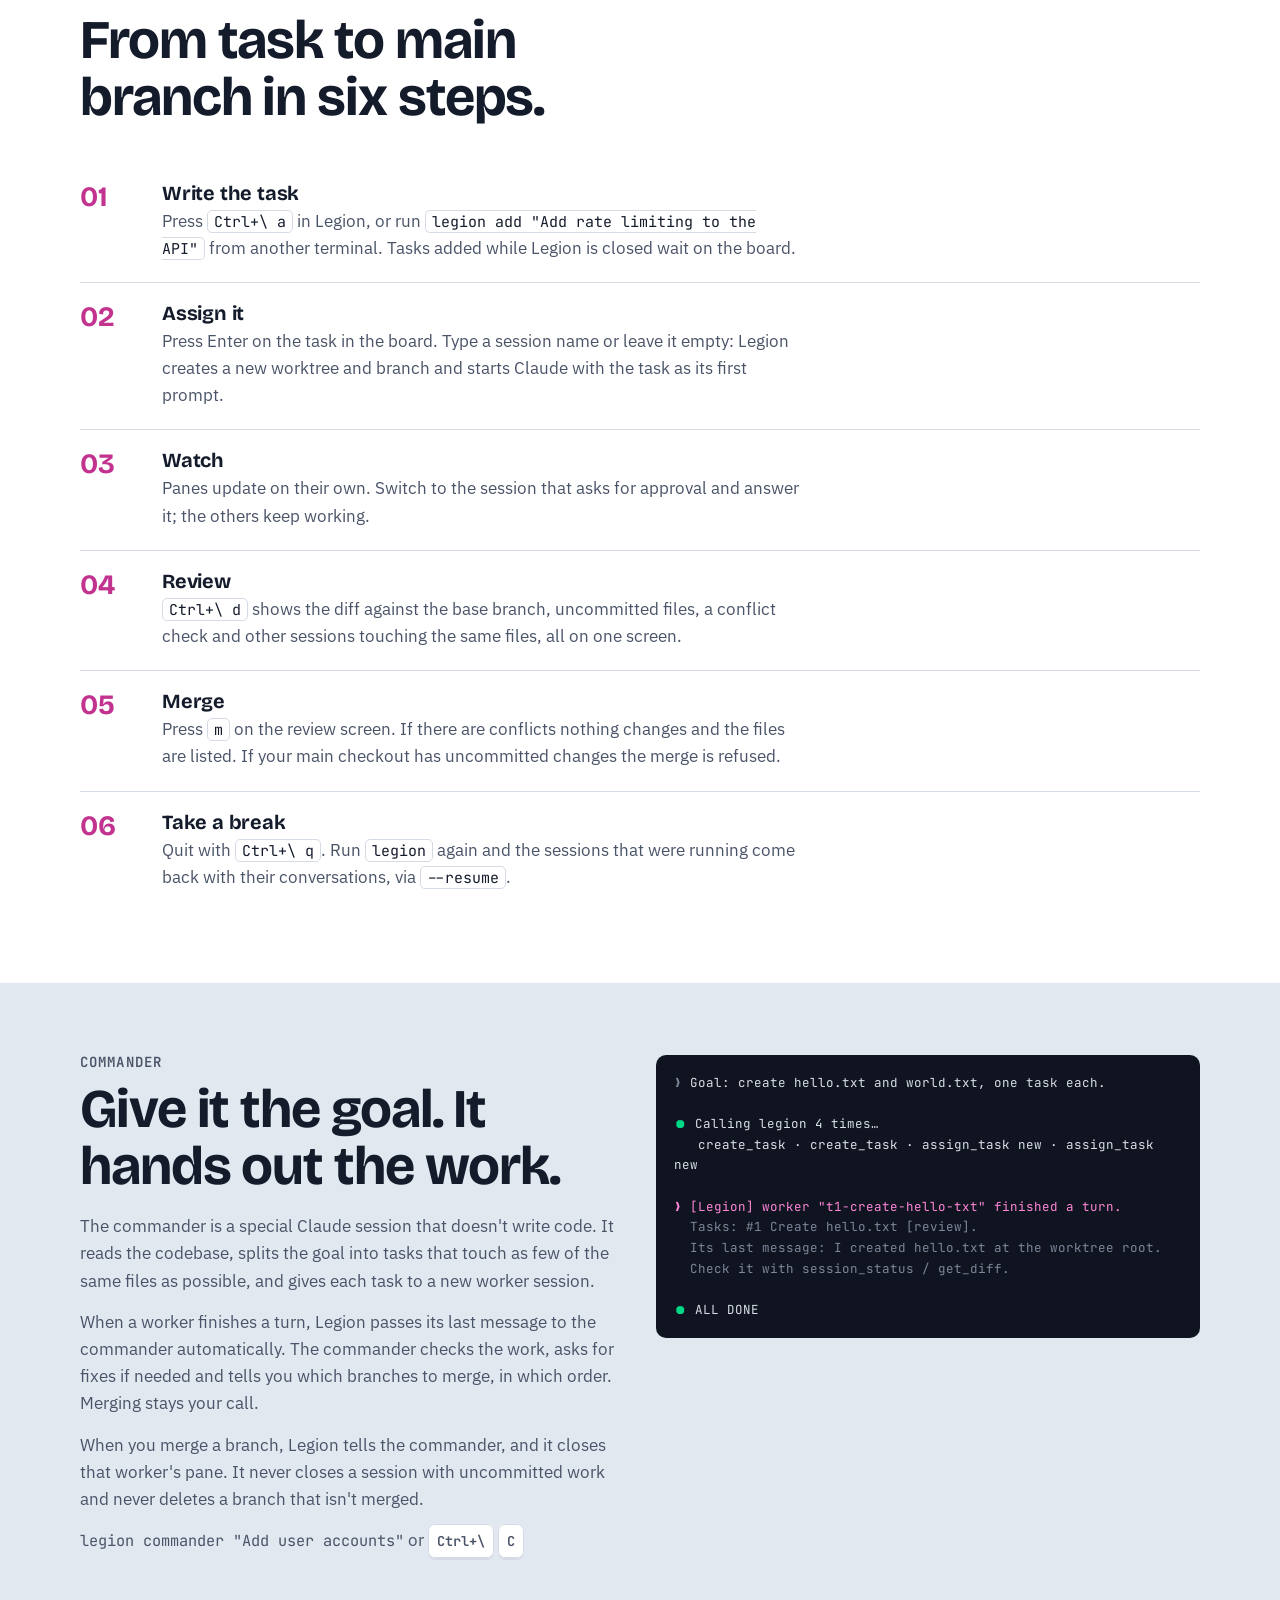
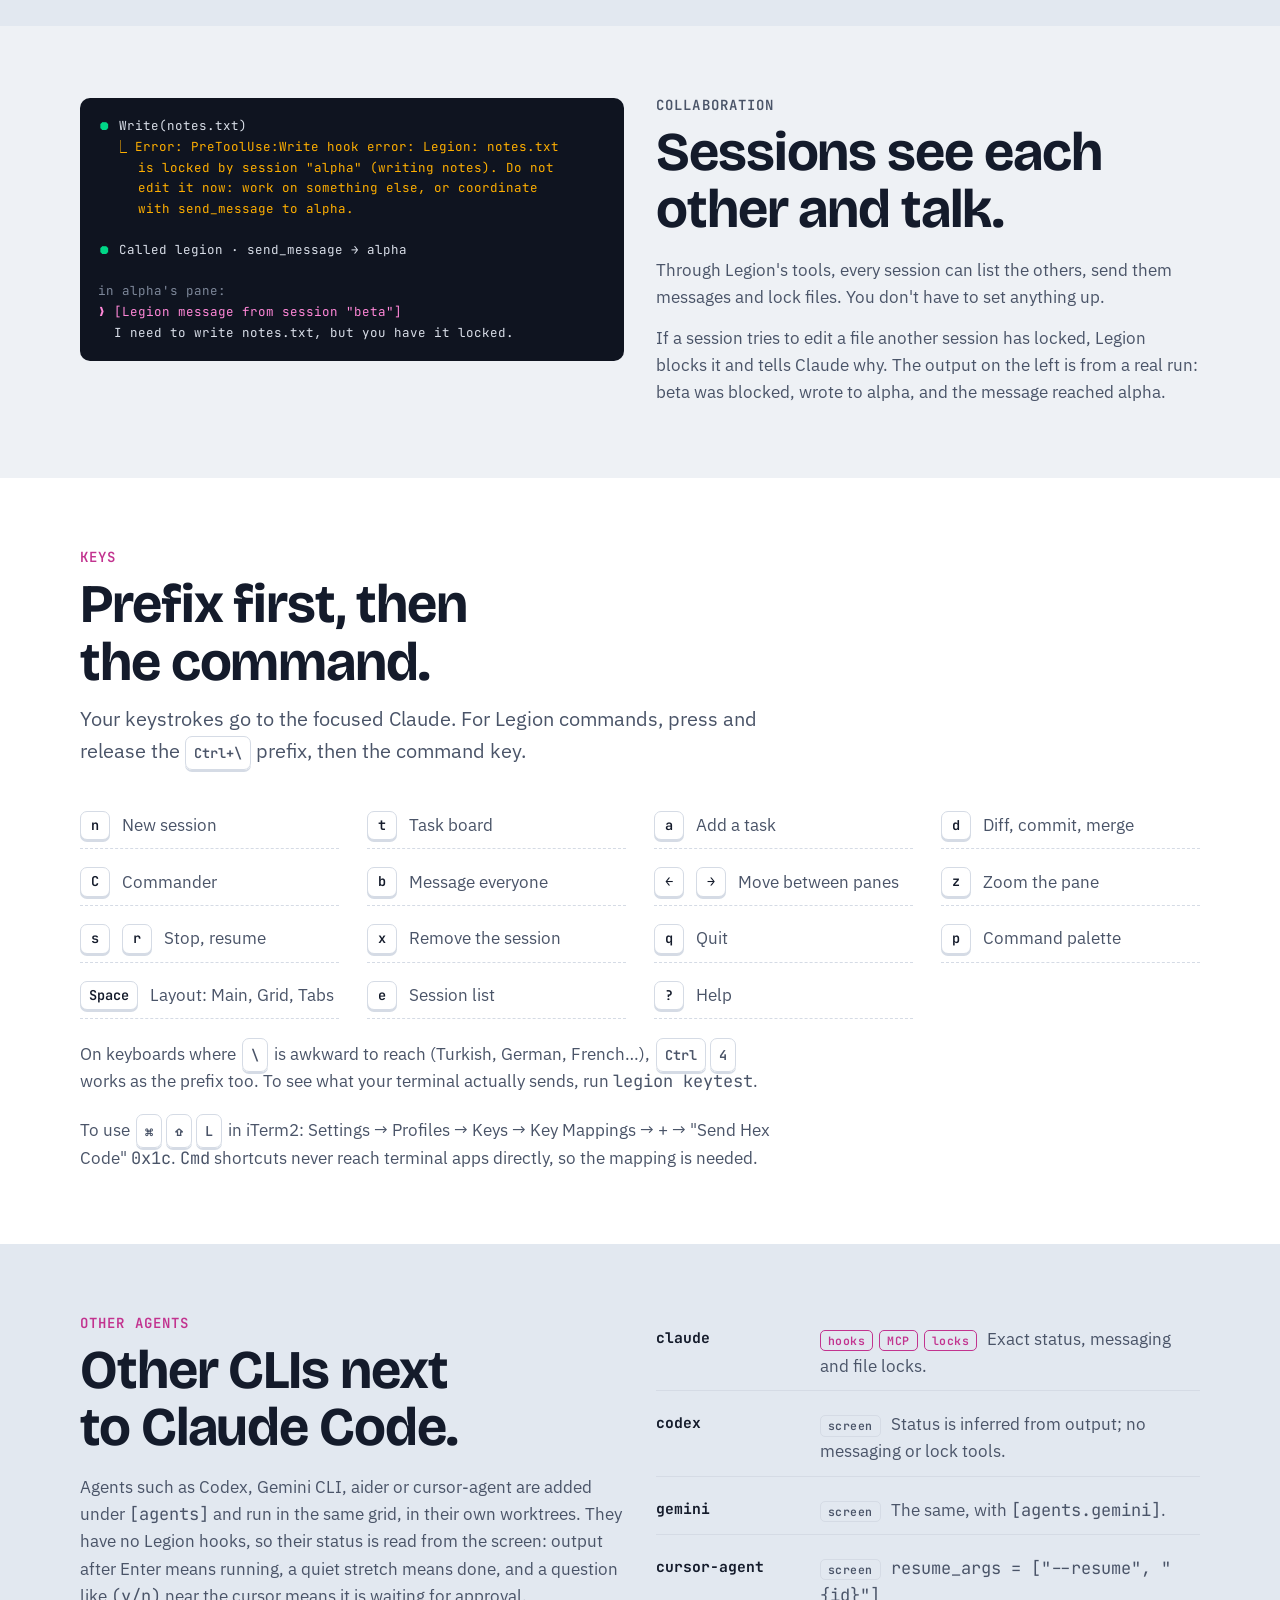
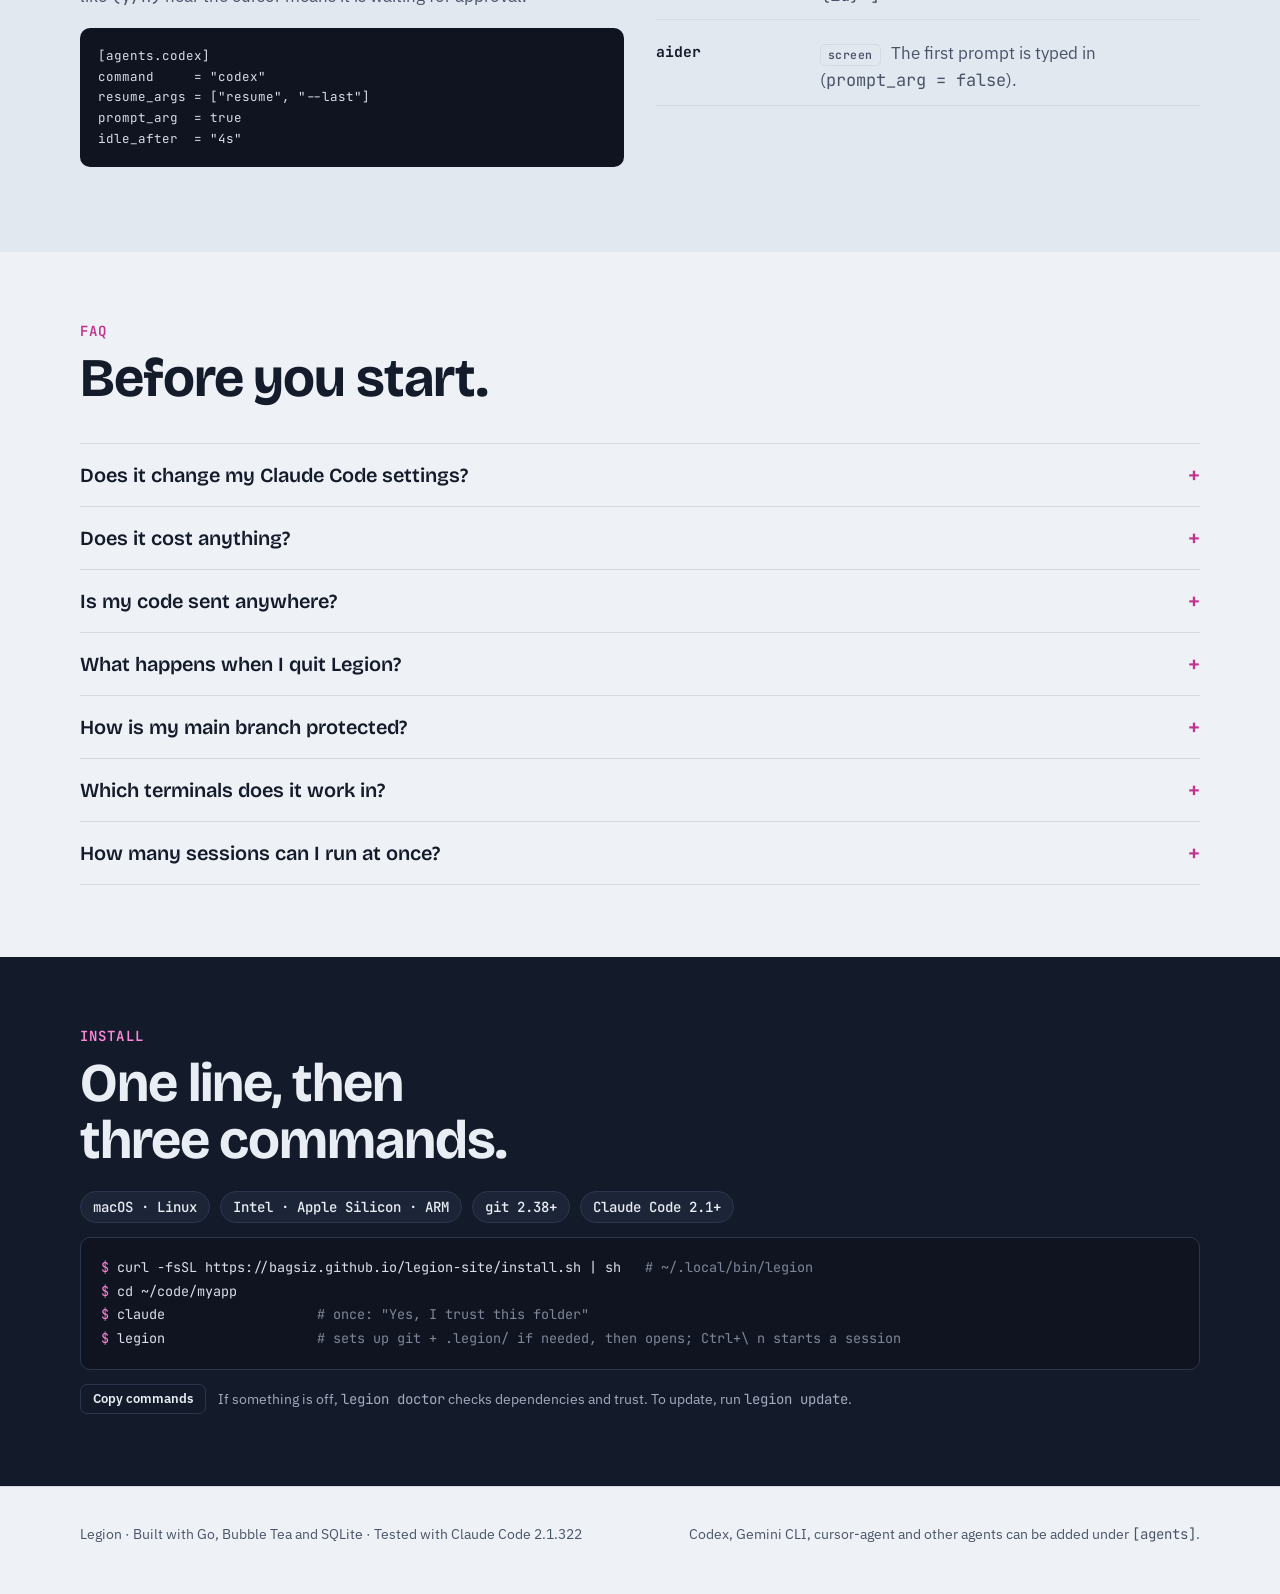
==== commit 005c9d27: "Update site from Legion v0.1.33" ====
--- a/index.html
+++ b/index.html
@@ -334,6 +334,7 @@
     <a class="wordmark" href="#top" aria-label="Legion"><span class="glyph" aria-hidden="true"><i></i><i></i><i></i><i></i></span>LEGION</a>
     <ul>
       <li><a href="#why">Why</a></li>
+      <li><a href="#limits">Limits</a></li>
       <li><a href="#flow">Workflow</a></li>
       <li><a href="#commander">Commander</a></li>
       <li><a href="#faq">FAQ</a></li>
@@ -450,7 +451,25 @@
       <div class="problem"><p class="was">You click through tabs to find the one asking for approval.</p><p class="is">When a session needs you or finishes, the bell rings, a notification appears and its pane border lights up.</p></div>
       <div class="problem"><p class="was">Splitting a big job into pieces and handing them out is on you.</p><p class="is">The commander session splits the goal into tasks, starts workers and checks what they finish.</p></div>
       <div class="problem"><p class="was">Two sessions edit the same file at the same time.</p><p class="is">Sessions lock files; an edit to a file someone else has locked is blocked.</p></div>
+      <div class="problem"><p class="was">With five agents on screen, nothing is readable.</p><p class="is">The commander gets the big pane, workers stack beside it, the rest fold into one-line rows. Grid and Tabs are one key (or click) away; a session list and a command palette find anything.</p></div>
       <div class="problem"><p class="was">You find the conflict only after you merge.</p><p class="is">The review screen shows conflicts, and other sessions touching the same files, before you merge.</p></div>
+    </div>
+  </div>
+</section>
+
+<section class="band-steel" id="limits">
+  <div class="wrap">
+    <header>
+      <p class="eyebrow">Usage limits</p>
+      <h2>Several agents, without burning through your plan.</h2>
+      <p>Every Claude session counts against your plan's limits, and parallel sessions count fast. Legion spends where it pays off and saves everywhere else.</p>
+    </header>
+    <div class="problems">
+      <div class="problem"><p class="was">Every session runs on the most expensive model.</p><p class="is">The commander plans on Opus, workers run on Sonnet, and the commander gives simple tasks to Haiku. You pick the model when you open a session; it shows in the pane title.</p></div>
+      <div class="problem"><p class="was">Each new worker re-reads the codebase to find its way.</p><p class="is">A shared memory (<code>.legion/CLAUDE.md</code>) that every session loads at start: the commander writes the project map, workers add what they learn with <code>remember</code>.</p></div>
+      <div class="problem"><p class="was">The commander takes a turn every time a worker finishes.</p><p class="is">Routine updates wait while other workers are busy and arrive together; errors and questions still come at once.</p></div>
+      <div class="problem"><p class="was">Checking a worker pulls its whole diff into the conversation.</p><p class="is">Large diffs come back as a file list; the commander asks only for the files it needs.</p></div>
+      <div class="problem"><p class="was">A reused worker drags its old task's context into every message.</p><p class="is">Once its earlier work is merged, an unrelated new task starts on a cleared conversation.</p></div>
     </div>
   </div>
 </section>
@@ -555,6 +574,9 @@
       <div class="key"><kbd>s</kbd><kbd>r</kbd><span>Stop, resume</span></div>
       <div class="key"><kbd>x</kbd><span>Remove the session</span></div>
       <div class="key"><kbd>q</kbd><span>Quit</span></div>
+      <div class="key"><kbd>p</kbd><span>Command palette</span></div>
+      <div class="key"><kbd>Space</kbd><span>Layout: Main, Grid, Tabs</span></div>
+      <div class="key"><kbd>e</kbd><span>Session list</span></div>
       <div class="key"><kbd>?</kbd><span>Help</span></div>
     </div>
     <p class="prefix-note">On keyboards where <kbd>\</kbd> is awkward to reach (Turkish, German, French…), <kbd>Ctrl</kbd><kbd>4</kbd> works as the prefix too. To see what your terminal actually sends, run <code>legion keytest</code>.</p>
